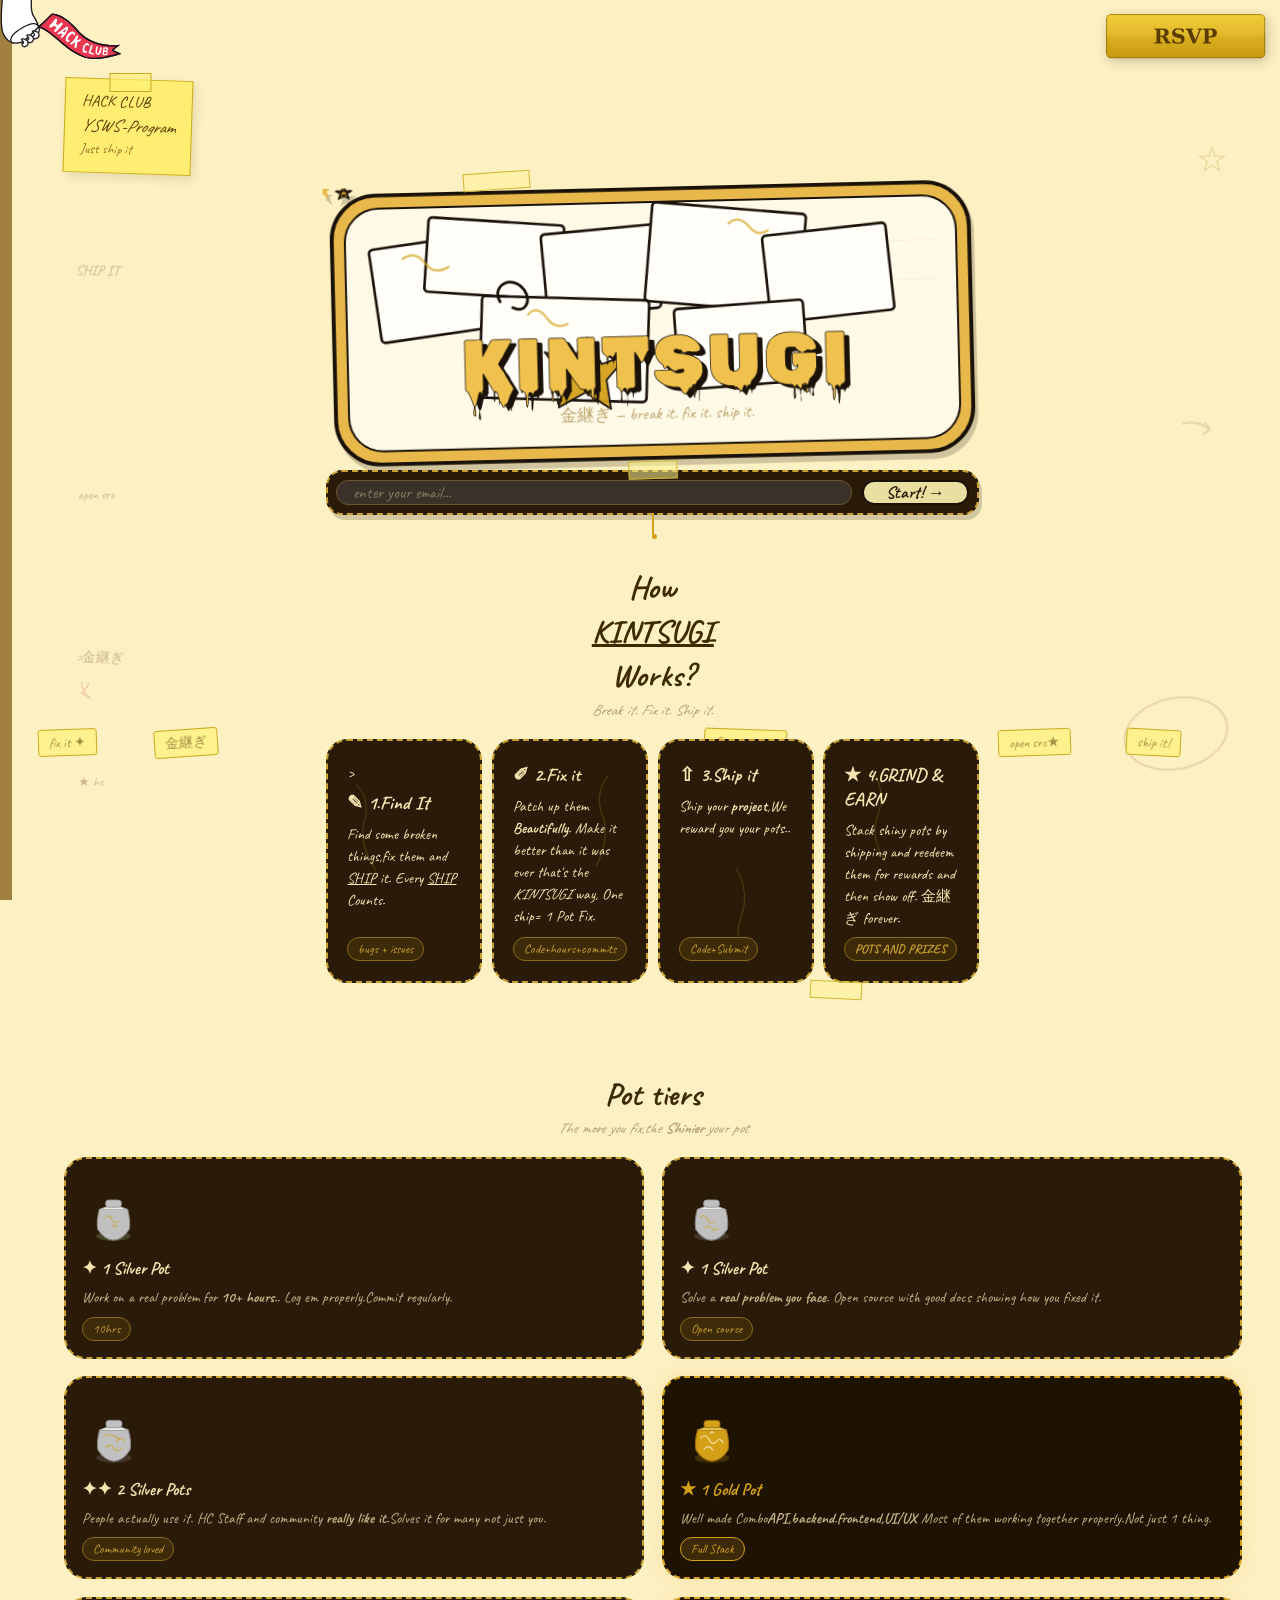
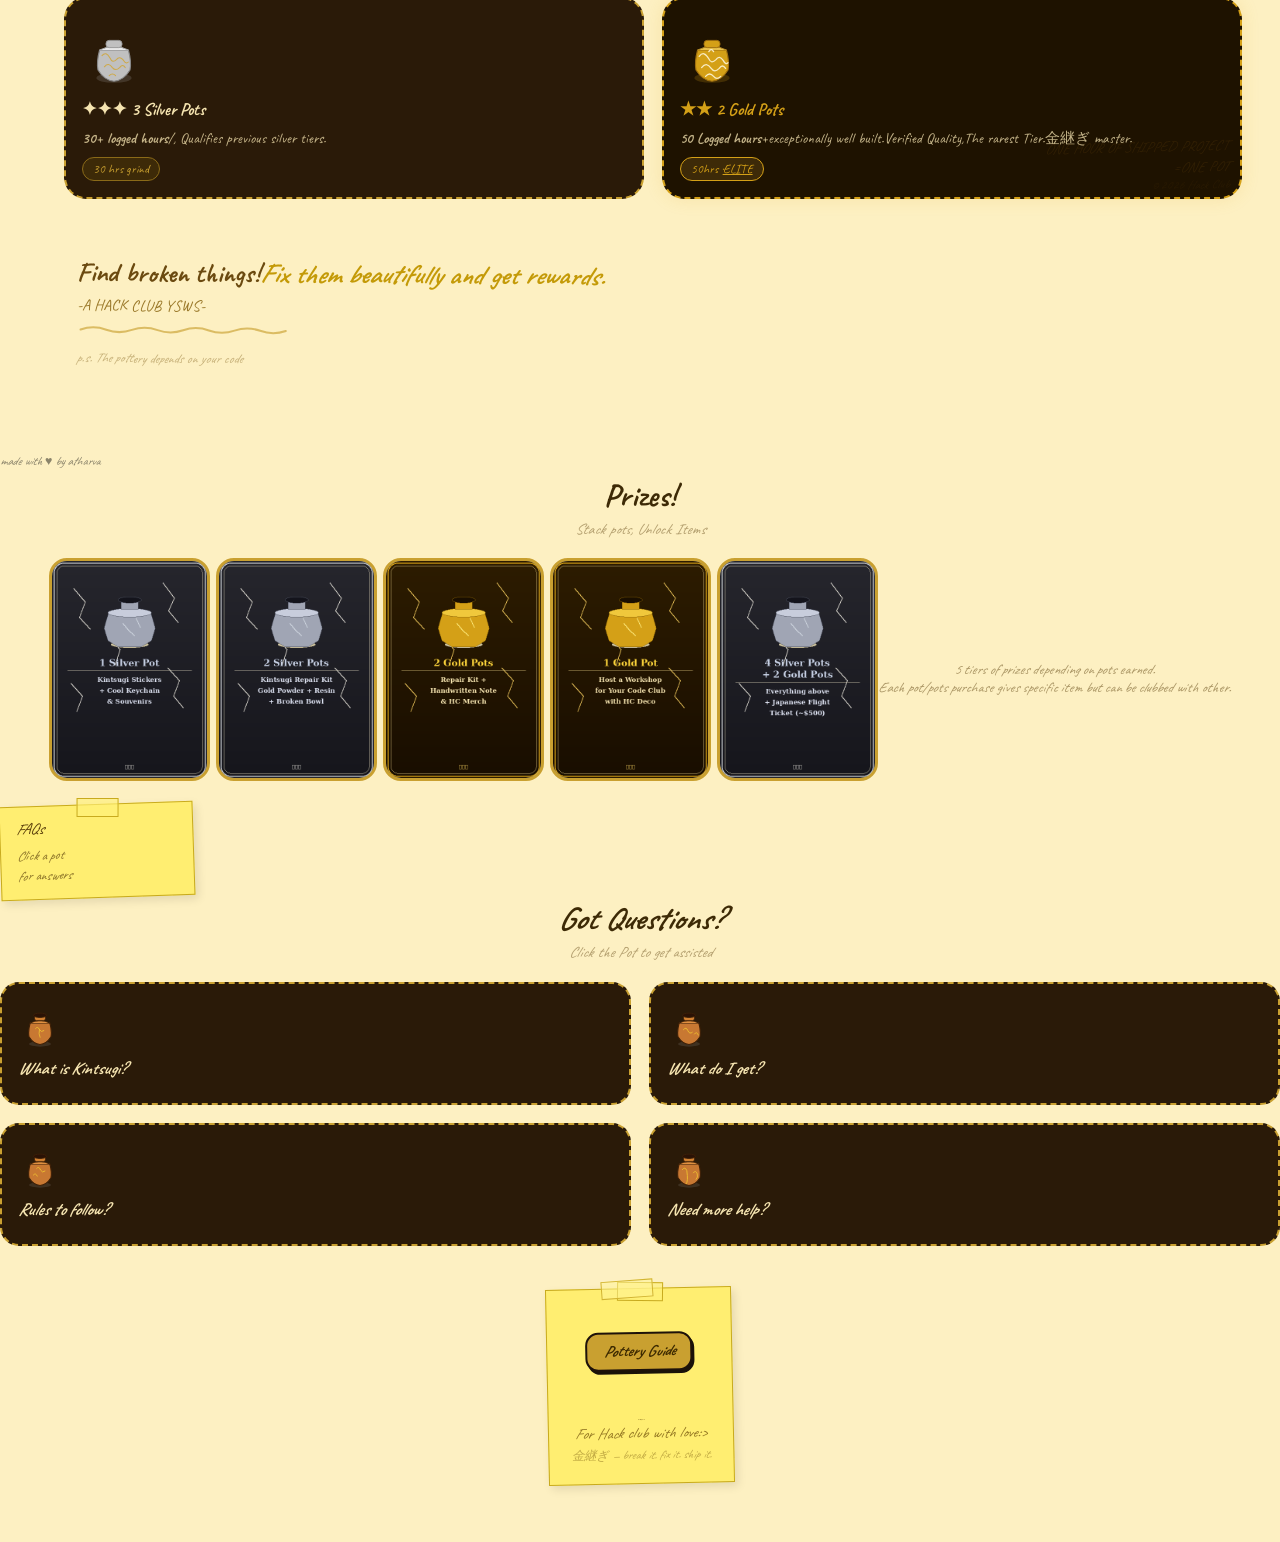
==== index.html @ c31b881e "for login" ====
<html>
<head><meta charset="UTF-8">
    <meta name="viewport" content="width=device-width,initial-scale=1.0">
       <LINK REL="icon"  type="image/png" href="favicon-64x64.png">
       
        <title>Kintsugi-YSWS
        </title>
    
    <LINK HREF="https://fonts.googleapis.com/css2?family=Caveat:wght@400;500;600;700&family=Rubik+Wet+Paint&display=swap"rel="Stylesheet">
        <LINK rel="Stylesheet" href="style.css"></head>
    <body> <div class="nb"></div>
        <div class="BINDING"></DIV> <DIV CLASS="coffee"></div> 
            <!--scribble-->
        <span class="scrawl" style="top:14% ; left:78px; font-size:1rem; transform:rotate(-2deg);">FIX IT
        </span>
        <span class="scrawl" style="top:29%; left:76px ; font-size:0.9rem;transform:rotate(1deg);" > SHIP IT</span> 
        <span class="scrawl"  style="top:54%;  left:78px; font-size:0.82rem;transform:rotate(-1.5deg);">open src</span> 
        <span class="scrawl" style="top:72% ; left:76px;font-size:0.9rem; transform:rotate(1.5deg);">>金継ぎ</span> 
        <span class="scrawl" style="top: 86%;   left:78px;font-size:0.8rem;transform:rotate(-1deg) ;">★ hc </span> 
        <!--doodle-->
        <svg class="doodle" style="top:16%; right: 4%;width:34px;  height:34px;" viewBox="0 0 40  40">
            <path d="M20  4l3.5 10.5H34l-8.5 6.2 3.2 10.3L20 25.5l-8.7 5.5 3.2-10.3L6 14.5h10.5z"  fill="none" stroke="#a07010" stroke-width="1.8"/></svg>
            <svg  class="doodle" style="top:46%; right:5%; width:37px; height:25px; transform:rotate(12deg);" viewBox="0 0 40 25">
                <path d="M4 13 Q18 5 34 13 M28 7 L34 13 L28 19" FILL="NONE" stroke="#7A5010" STROKE-WIDTH="2"
                STROKE-LINECAP="ROUND" STROKE-LINEJOIN="ROUND"
                />  </SVG>
                    <SVG CLASS="DOODLE" STYLE="BOTTOM:22% ;LEFT:81PX; WIDTH:20PX; HEIGHT:20PX; "viewBox="0  0 24 24">
                          <path d="M12 20C12 20 3 13.5 3 8A4.5  4.5 0 0 1 9-1 4.5 4.5 0 01 9 1c0  5.5-9  12-9 12z"fill="none" stroke="#b03030" stroke-width="1.8"/></svg>
                          <a href="https://hackclub.com/" target="_blank" rel="noopener noreferrer"class="flag" aria-label="Hack club"> <img src="flag-orpheus-top.svg" alt="Hack Club Orpheus flag"></a>
<a href="https://rsvp.hackclub.community/kintsugi" 
target="_blank" rel  ="noopener noreferrer" class="rsvp-btn"> <img src="rsvp.png" alt="R"></A>
                          <div class="page"> 
                           
                            <A HREF="#faq" class="sticky" style="text-decoration:none;display:block;"> 
                            HACK CLUB<BR>
                                <EM STYLE="FONT-SIZE:1.1REM;">YSWS-Program</em><br>
                                    <span style="font-size:0.85rem; opacity:0.7; ">Just ship it</span></a>
                <div class="sticker-zone">
        <div class="tape"style="width:67px; top:-9px; left:21%; transform:rotate(-4deg);"></div> <div class="tape" style="width:52px; bottom:-7px; right:18%; transform:rotate(3deg);"></div>
    <div class="sticker-wrap"><svg xmlns="http://www.w3.org/2000/svg" viewBox="0 0 500 218">
<rect x="6" y="6" width="488" height="206" rx="34" fill="#e8b84b" stroke="#1a1209" stroke-width="3"/><rect x="16" y="16" width="468" height="186"rx="26" fill="#fff9e8" stroke="#1a1209" stroke-width="1.5"/> 
<line x1="30" y1="50" x2="470" y2="50" stroke="rgba(200,170,80,0.1)" stroke-width="1"/>
<line x1="30"y1="80" x2="470" y2="80" stroke="#c8aa501a" stroke-width="1"/>
<g fill="#fffef8"stroke="#1a1209" stroke-width="2" stroke-linejoin="round">
    <rect x="38" y="42" width="92" height="72" rx="3" transform="rotate(-7 84 78)"/>
<rect x="78" y="28" width="104" height="57" rx="3"
transform="rotate(5 130 57)"/>
<rect x="168" y="36" width="87" height="64"  rx="3" transform="rotate(-4 212 68)"/><rect x="248" y="22" width="118" height="76"  rx="3"transform="rotate(6 307 60)"/>

<rect x="338" y="40" width="95" height="67"rx="3" transform="rotate(-5 386 74)"/>
<rect x="118" y="88" width="128" height="78"      rx="3" transform="rotate(3 182 127)" />
<rect x="268" 
y="96"
width="99" height="62"rx="3"transform="rotate(-3 318 127)"/>
</g><!--gold cracks for referencing kinstsugi-->
<g fill="none" stroke="#d4a017" stroke-width="1.8" stroke-linecap="round" opacity="0.64">
    <path d="M60 55 Q70 48 78 60 Q85 68 95 62"/>
<PATH D="M310 34 Q318 27 326 37 Q332 45 340 40"/>
<PATH D="M155 100 Q162 92 170 104 Q176 112 185 108 "/></G>
<G STROKE-LINECAP="ROUND" STROKE-LINEJOIN="ROUND"><G TRANSForM="
    TRANSLATE(52,58) ROTATE(-7)">
    <PATH D="M12 8l4-10 4 10-10-6h12z"  fill="#c9a227" stroke="#1a1209" stroke-width="1.2"/><!--TODO add a pot which goes away when you click--></G>
    <G TRANSFORM="translate(118,40) rotate(5) "fill="none">
        <path d="M20 48c-8-12 8-22 18-10c6 8 2 18-8 14" stroke="#1a1209" stroke-width="2.2"/>
    </g>
    <g transform="translate(148,108) rotate(3)">
      <path  d="M40 28L52 8L64 28L84 20L68 40L72 62L52 50L32  62L36 40L20 20Z" FILL="#D4A017" STROKE="#1A1209"STROKE-WIDTH="1.5" OPACITY="0.93 "/>
    </G><G TRANSFORM="TRANSLATE(430,32) ROTATE(9)"><path d="M0-8L2-2L8-2L3 2L5 8L0 4L-5 8L-3 2L-8-2L-2-2Z" FILL="#E8B84B"STROKE-WIDTH="1" /></G>
<G FOnt-family=" 'Rubik Wet Paint',fantasy" font-size="56" text-anchor="middle" letter-spacing="2">

<text x="252" y="158" fill="#1a1209" transform="translate(4,3)">KINTSUGI</TEXT>
<text x="252" y="158"fill="#f0c14d"  STROKE="#1A1209" STROKE-WIDTH="0.55">KINTSUGI</TEXT></G>
        </G>   <text x="252" y="182" FONT-FAMILY="Caveat,cursive" font-size="13" fill="#9a7828
    " text-anchor="middle" opacity="0.65">
    金継ぎ — break it. fix it. ship it.</text>
    </svg></div>
<div class="login-area">
    <div class="tape"style ="width:49px; 
    top: -9px; left: 50% ;
    transform :translateX(-50%) rotate(-2deg);"></div>
    <div class="login-bar"><input type="email" class="login-input" 
        id="loginEmail" placeholder ="enter your email..."><button class="login-btn" id="loginBtn">
            Start! <Span class="arrow"></Span>→</button>
    </div><div class="pin-thread"></div>
</div>
   <div class="how-section">
   <div class="how-heading"> How <U>KINTSUGI</U>Works?
    <SPAN CLASS="how-sub">Break it. Fix it. Ship it.</span></div>
        <div class="how-grid">
            <div class="how-card">
        <SVG class="crack-svg" viewBox="0 0 160 240" xmlns="http://www.w3.org/2000/svg"><path d="M30 40 Q45 55 38 80 Q32 100 50 130"FILL="none" stroke="#c9a030"
            stroke-width="1.3" opacity="0.22"stroke-linecap="round"/></svg>><div class="how-card-title">&#9998; 1.Find It</div> 
             <div class="how-card-body">Find some broken things,fix them and <u>SHIP</u> it. Every <U>SHIP</U> Counts.
             </div> <span class="how-badge">bugs + issues </span></div> <div class="how-card">
<svg class="crack-svg" viewBox="0 0 160 240" xmlns="http://www.w3.org/2000/svg">
     <path d="M120 30 Q105 50 115 75 Q122 95 108  125" FILL="NONE " STROKE="#C9A030" STROKE-WIDTH="1.4" OPACITY="0.22" stroke-linecap="round"/></svg><DIV CLASS="how-card-title">&#10000; 2.Fix it</div><div class="how-card-body">Patch up them<b> Beautifully</b>. Make it better than it was ever that's the <I>KINTSUGI</I> way, One ship= 1 Pot Fix.</div>
<span class="how-badge"> Code+hours+commits</span>
     </div><div class="how-card"> <svg class="crack-svg"viewBox="0 0 160 24"  xmlns="http://www.w3.org/2000/svg"> 
        <path d="M80 20 Q95 45 85 72 Q77 92 92 118"
        FILL="NONE" STROKE="#C9A030"
        STROKE-WIDTH="1.4" Opacity="0.22" stroke-linecap="round"/></svg><div class="how-card-title">
            &#8679; 3.Ship it </div> <div class="how-card-body">Ship your <strong>project</strong>,We reward you your pots..</div>
            <span class="how-badge">Code+Submit</span></div><!--todo some guides by hc-->  <div class="how-card">
<svg class="crack-svg" viewBox="0 0 160 240"
xmlns="http://www.w3.org/2000/svg"><path D="M50 25 Q65 48 55 74 Q47 94 63 120"fill="none" stroke="#c9a030" stroke-width="1.4" opacity="0.22" stroke-linecap="round"/></svg>
<DIV CLASS="how-card-title">&#9733; 4.GRIND & EARN</DIV><div class="how-card-body">
    Stack shiny pots by shipping and reedeem them for rewards and then show off. 金継ぎ forever.</div> <span class="how-badge">
      <B> POTS AND PRIZES</B></SPAN></DIV></div></DIV>  
</div>
<div class="tiers-section">
    <div class="tiers-heading">Pot tiers
<span  class="tiers-sub">The more you fix,the <b>Shinier</b>   your pot </span>
    </div><div class="tiers-grid"><div class="tier-card">
        <svg viewBox="0 0 80 90"  width="63" xmlns="http://www.w3.org/2000/svg">
<ellipse cx="40" cy="74" rx="22" ry="6" fill="rgba(180,280,180,.18)"/><!--w3 schools axis placingg -->
<path d="M22 40 Q18 55 20 65 Q28 78 40 79 Q52 78 60  65 Q62 55 58 40Z" FILL="#C0C0C0" STROKE="#887" stroke-width="1.4"/> <path d="M22 40 Q30 36 40 35 Q50 36 58 40"
FILL="#E8E8E8" STROKE="#AAA" STROKE-WIDTH="1.2"/>
<rect x="30" y="28" width="20"height="9" rx="4" fill="#c0c0c0" stroke="#999" stroke-width=" 1.2"/><g fill="none"
stroke="#d4a017" stroke-width="1.3" stroke-linecap="round" opacity="0.7">
<path d="M30 50 Q35 45 38 53 Q41 59 46 55"/><PATH D="M38 62 Q42 57 45 63"/></G></svg>
<div class="tier-label">✦ 1 Silver Pot</div>
<div class="tier-body">Work on a real problem for <b>10+ hours.</b>. Log em properly.Commit regularly.</div><span class="tier-badge">
10hrs</span>
</div><div class="tier-card">
<svg viewBox="0 0 80 90" width="63"xmlns="http://www.w3.org/2000/svg"><ellipse  cx="40" cy="74" rx="22" ry="6" fill="rgba(180,180,180,.18)"/>
    <path d="M22 40 Q18 55 20 65 Q28 78 40 79 Q52 78 60 65 Q62 55 58 40Z"
    FILL="#C0C0C0"STROKE="#888" 
    stroke-width="1.4"/><PATH D="M22 40 Q30 36 40 35 Q50 36 58  40" FILL="#E8E8E8"stroke="#aaa" stroke-width="1.2"/><RECT x="30" y="28" width="20" height="9" rx="4"fill="#c0c0c0" stroke="#999" stroke-width="1.2"/>
    <g fill="none" stroke="#d4a017" stroke-width="1.3" stroke-linecap="round" opacity="0.7">
        <path d="M26 50 Q31 44 35 53 Q38 60 44 55"/>
        <PATH D="M32 64 Q36 58 40 64 Q44 69 48 64"/></G>

    </SVG><div class="tier-label">✦ 1 Silver Pot</div>
        <div class="tier-body">Solve a <b>real problem you face</b>. Open source with good docs showing how you fixed it.</div>

            <span class="tier-badge">Open source</span></div>



<div class="tier-card">

    <svg viewBox="0 0 80 90" width="64" xmlns="http://www.w3.org/2000/svg">
        <ellipse cx="40" cy="75" rx="22" ry="6" fill="rgba(180,180,180,.18)"/>
    <pATH D="M22 40 Q18 55 20  65 Q28 78 40 79 Q52 78 60 65 Q62 55  58  40Z"
    FILL="#C0C0C0" STROKE="#888" STROKE-WIDTH="1.4"/>
    <path d="M22 40 Q30 36 40 35 Q50 36 58 40 " FILL="#E8E8E8" STROKE="#AAA"STROKE-WIDTH="1.2"/>
    <rect x="30" y="28" width="20" height="9" rx="4" fill="#c0c0c0" stroke="#999" stroke-width="1.2"/><g fill="none" stroke="#d4a017" stroke-width="1.3" stroke-linecap="round" opacity="0.7">  <PATH D="M28 48 Q33 43 47 51 Q40 57 45 52 Q49 48 53 54" />
        <PATH D="M30 62 Q35 56 40 63 Q44 68 50 63"/></G></SVG>
<DIV CLASS="tier-label">✦✦ 2 Silver Pots </div>
    <div class="tier-body">People actually use it. HC Staff and community <b>really like it.</B>Solves it for many not just you.</div>
        <span class="tier-badge">Community loved</span>
    </div><div class="tier-card gold-card"><svg viewBox="0 0 80 90" width="64"xmlns="http://www.w3.org/2000/svg">

<ellipse cx="40"cy="75" rx="22"  ry="6"fill ="rgba(212,160,23,.2)"/>
<path d="M22 40 Q18 55 20 65 Q28 78 40 79 Q52 78 60 65 Q62 55 58 40Z" fill="#d4a017"
stroke="#a07010" stroke-width="1.4"/>

<path d="M22 40 Q30 36 40 35 Q50 36 58 40" fill="#e8c14d" stroke="#b48c28" stroke-width="1.2"/><rect x="30" y="28" width="20" height="9" rx="4"fill="#d4a017"stroke="#a07010"stroke-width="1.2"/>
<g fill="none"  stroke="#fff9e0" stroke-width="1.4"stroke-linecap="round" opacity="0.75">
    <path D="M26 50 Q32 43 37 53 Q40 60 46 54 Q50 49 54 56"/><PATH D="M30 64 Q36 57 41 65 "/>
    <PATH D="M38 44 Q40 40 42 44"/></G></SVG>
    <DIV class="tier-label" style="color:#d4a017;">★ 1 Gold Pot</div><div class="tier-body">Well made Combo<b>API,backend.frontend,UI/UX</b> Most of them working together properly.Not just 1 thing.</div>
        <span class="tier-badge" style="border-color:#d4a017; color:#d4a017;">Full Stack</span></div>
        <div class="tier-card">
            <svg viewBox="0 0 80 90" width="64"
            xmlns="http://www.w3.org/2000/svg"> <ellipse cx="40" cy="75" rx="22"ry="6" fill="rgba(180,180,180,.18)"/>
            <path d="M22 40 Q18 55 20 65 Q28 78 40 79 Q52 78 60 65 Q62 55 58 40Z" fill="#c0c0c0" stroke="#888" stroke-width="1.4"/><path d="M22 40 Q30 36 40 35 Q50 36 58 40"     fill="#e8e8e8"stroke="#aaa"stroke-width="1.2"/><rect x="30"  y="28" width="20" height="9" rx="4" fill="#c0c0c0"stroke="#999" stroke-width="1.2"/>
            <g fill="none"stroke="#d4a017" stroke-width="1.3"stroke-linecap="round" opacity="0.7"> 
                <path D="M25 47 Q30 41 35 50 Q38 57 43 52 Q47 47 52 53 Q55 58 58 55"/>
                <PATH D="M28 61 Q33 55 38 62 Q42 67 47 62 Q51 57 54 62"/>
            <PATH D="M34 72 Q38 68 42 72"/></G></SVG>
            <DIV CLASS="tier-label">✦✦✦ 3 Silver Pots</div>
                <div class="tier-body"><b>30+ logged hours</b>/, Qualifies previous silver tiers.</div>
                <span class="tier-badge">30 hrs grind</span></div>
    <div class="tier-card gold-card"><svg viewBox="0 0 80 90" width="64"xmlns="http://www.w3.org/2000/svg"> 
        <ellipse cx="40"cy="75" rx="22" ry="6" fill="rgba(212,160,23,.2)"/>
<PATH D="M22 40 Q18 55 20 65 Q28 78 40 79 Q52 78 60 65 Q62 55 58 40Z " FILL="#D4A017" STROKE="#a07010" stroke-width="1.4"/><path d="M22 40 Q30 36 40 35 Q50 36 58 40" fill="#e8c14d" stroke="#b48c28" stroke-width="1.2"/>
<rect x="30" y="28" width="20" height="9" rx="4" fill="#d4a017" stroke="#a07010" stroke-width="1.2"/>
<g fill="none" stroke="#fff9e0" stroke-width="1.6" stroke-linecap="round" OPACITY="0.85"><PATH D="M24 48 Q30 40 36 51 Q39 58 45 52 Q49 46 54 53 Q57 59 60 56"/>
    <path d="M27 62 Q33 54 39 63 Q43 69 49 63 Q53 57 57 63"/><PATH D="M32 73 Q37 67 42 73 Q46 78 51 73"/> <PATH D="M36 42 Q39 37 42 42"/></G>
</SVG>
<div class="tier-label" style="color:#d4a017;">★★ 2 Gold Pots</div>
<div class="tier-body"><b>50 Logged hours</b>+exceptionally well built.Verified Quality,The rarest Tier.金継ぎ master.</div>
<span class="tier-badge" style="border-color:#d4a017;color:#d4a017;">50hrs ·<U>ELITE</U></SPAN></DIV></DIV>
</div>

<div class="caption-block">  
<p class="caption-main">Find broken things!<em>Fix them beautifully and get rewards.</em></p>
<p class="caption-sub">-A HACK CLUB YSWS-</P>
    <SVG CLASS="squiggle" viewBox="0 0 240 14" width="220" xmlns="http://www.w3.org/2000/svg"><path 
        d="M4 7 Q18 2 32 7 Q46 12 60 7 Q74 2 88 7 Q102 12 116  7 Q130 2 144 7 Q158 12 172 7 Q186 2 200 7 Q214 12 228 7" fill="none" stroke="#c9a030" stroke-width="2.2 " stroke-linecap="round" opacity="0.65"
        /> </SVG>
        <span class="ps-note">p.s. The pottery depends on your code</span>
    </div> <div class="corner-note">
        ONE HOUR OF SHIPPED PROJECT<BR>=ONE POT <BR>
            <SPAN STYLE="font-size:0.78rem; opacity:0.55;">© 2026 Hack Club</span></div></div>
                <span style="font-size:0.78rem; opacity:0.45; font-style:italic;">made with ♥ by atharva</span>
           <div class="float-note" style="left:3%;animation-duration:6s;  animation-delay:0s;">fix it ✦</div>
           <div class="float-note"style="left:88%;  animation-duration:8s;animation-delay:1s; transform:rotate(3deg)">ship it!</div>
           <div class="float-note"style="left:12%;animation-duration:7s; animation-delay:2s;transform:rotate(-4deg) "> 金継ぎ</div>
           <div class="float-note"  style="left:78%;animation-duration:9s;animation-delay:.6s;">open src★</div>
            <div class="float-note" style=" left:55%;  animation-duration:6.7s; animation-delay:3s; transform :rotate(2deg)">Get cool stuff</div>  
            
         <div class="tiers-section" id="prizes"><div class ="tiers-heading"> Prizes! 
<span class="tiers-sub">Stack pots, Unlock Items</span> </div> <div class="cards"><img src="1.png" class="prize-card card 1"><img src="2.png" class="prize-card card 2"><img src="3.png" class="prize-card card 3"><img src="4.png" class="prize-card card 4"> 
    <img src="5.png" class="prize-card card 4" ><p class="prize-note">
        5 tiers of prizes depending on pots earned.<br>
        <em>Each pot/pots purchase gives specific item but can be clubbed with other.</p></div>
<!--todo add more info abt this stuff-->



            
           <div class ="faq-section" id="faq">
            <div class="faq-sticky">FAQs <em style="font-size:  .85rem;display:block;opacity:.7; margin-top:.3rem;">Click a pot<br>for answers</em>
            </div>
    
            <Div class="faq-heading">Got Questions?
                <span class="faq-sub">Click the Pot to get assisted</span></div><div  class="faq-grid" >
               <div  class="faq-item" onclick="this.classList.toggle('open')"> <div class="faq-pot"> <svg viewBox="0 0 80 90"width="44" xmlns="http://www.w3.org/2000/svg"><ellipse cx="40"cy="78" rx="20" ry="5"fill="RGBA(180,180,180,.15)"/>
                <PATH D="M22 40 Q18 55 20 65 Q28 78 40 79 Q52 78 60 65 Q62 55 58 40Z "FILL="#C87832" STROKE="#3D2008"  STROKE-WIDTH="2" />
                <PATH D="M22 40 Q30  36 40 35 Q50 36 58 40"FILL="#E09040" STROKE="#3D2008"
STROKE-WidtH="1.8"/>
<rect x="30"
y="26" width="20"
height="10" rx="4"
fill="#d08030" stroke="#3d2008" stroke-width="1.8"/> <ellipse cx="40" cy="26"rx="12" ry="4" fill="#2a1205" stroke="#3d2008" stroke-width="1.6"/>
 <G class="cracks-base" fill="none"stroke="#f0c030" 
 stroke-linecap="round" stroke-width="1.8">
 <path D="M32 50 Q36 45 39 52 Q42 58 47 54"
        OPACITY=".9"/>
        <PATH D="M39 52 Q37 60 40 66"OPACITY=".85"/>
               </G><g class="cracks-new" fill="none"stroke="#f0c030" stroke-linecap="round" stroke-width="1.8"  style="opacity:0 ; transition: opacity .4s">
                <path d="M50 58 Q54 52 57 60 Q59 66 55 70" OPACITY=".9"/>
                <PATH D="M28 62 Q32 57 35 63 Q37 69 33 73" opacity=".85"/>
                <path d="M42 68 Q46 63 49 70 "OPACITY=".8"/></G>
               </SVG>


        </DIV>
        <DIV CLASS="faq-q">What is Kintsugi?</div>
            <div class="faq-a">A Hack Club  YSWS where you fix a real problem you ran into-Broken tool, Bad UI/UX,Nonsense workflow- and ship it open source.</div></div><div class="faq-item" onclick="this.classList.toggle('open')">
                <div class="faq-pot"><svg viewBox="0 0 80 90" width="44" xmlns="http://www.w3.org/2000/svg">
                    <ellipse cx="40"  cy="78"
                rx="20"  ry="5" fill="rgba(180,180,180,.15)"/>
                <Path d="M22 40 Q18 55 20 65 Q28 78 40 79 Q52 78 60 65 Q62 55 58 40Z"FILL="#C87832" STROKE="#3D2008"  stroke-width="2"/> 
                <path d="M22 40 Q30 36 40 35 Q50 36 58 40" fill="#e09040" stroke="#3d2008" stroke-width="1.8"/>
                <rect x="30" y="26" width="20" height="10" rx="4" fill="#d08030" stroke="#3d2008" stroke-width="1.8"/>
                <ellipse cx="40" cy="26" rx="12" ry="4" fill="#2a1205" stroke="#3d2008" stroke-width="1.6"/>
                 <g fill="none" stroke="#f0c030" stroke-linecap="round" stroke-width="1.8">  <path d="M30 52 Q35 46 38 54 Q41 61 46  57" OPACITY=".9"/>
                    <PATH D="M50 60 Q54 54 57 62"OPACITY=".85"/></G>
                <G CLASS="cracks-new" fill="none"stroke="#f0c030" stroke-linecap="round"
                stroke-width="1.8"style="opacity:0; transition:opacity .4s">

<path d="M26 62 Q30 56 34 63 Q36 70 32 74 "opacity=".9"/>
<path D="M44 65 Q48 59 51 67 Q53 73 49 77"OPACITY=".85"/></G></SVG></DIV><div class="faq-q">What do I get?</div>
<div class="faq-a">Once your Project gets reviewed and approved, You can trade your pots for a real kintsugi repair kit - Gold powder,resin,and a broken ceramic bowl or other cute kintsugi stuffs. 金継ぎ for real.</div></div><div class="faq-item" onclick="this.classList.toggle('open')">
    <div class="faq-pot">
<svg viewBox="0 0 80 90" width="44" xmlns="http://www.w3.org/2000/svg">
    <ellipse cx="40" cy="78" rx="20" ry="5" fill="rgba(180,180,180,.15)"/>
 <path d="M22 40 Q18 55 20 65 Q28 78 40 79 Q52 78 60 65 Q62 55 58 40Z" fill="#c87832" stroke="#3d2008" stroke-width="2"/>
    <path d="M22 40 Q30 36 40 35 Q50 36 58 40" fill="#e09040" stroke="#3d2008" stroke-width="1.8"/>
    <rect x="30" y="26" width="20" height="10" rx="4" fill="#d08030" stroke="#3d2008" stroke-width="1.8"/>
     <ellipse cx="40" cy="26" rx="12" ry="4" fill="#2a1205" stroke="#3d2008" stroke-width="1.6"/> <g fill="none" stroke="#f0c030" stroke-linecap="round" stroke-width="1.8">

        <path d="M34 48 Q38 43 41 51 Q44 57 49 53" OPACITY=".9"/>
        <PATH d="M28 60 Q32 55 35 62" OPACITY=".85"/></G>
        <G CLASS="cracks-new" fill="none" stroke="#f0c030"
        stroke-linecap="round" 
         stroke-width="1.8"style="opacity:0;transition:opacity .4s"><path d="M48 57 Q52 51 55 59 Q57 66 53 70" OPACITY=".9"/>
         <PATH D="M32 68 Q36 62 39 69 Q41 75 37 79" OPACITY=".85"/>
         <PATH D="M44 70 Q48 65 51 71"OPACITY=".8"/></G></SVG>

     </DIV><DIV class="faq-q">Rules to follow?</div>
        <div class="faq-a">No double dipping unless your program allows. AI is okay but up to 30%- Track time with Hackatime or lapse. Don't vibecode it.Real work Only.</div>
     </div> <div class="faq-item" onclick="this.classList.toggle('open')">
        <div class="faq-pot">
        <svg viewBox="0 0 80 90" width="44" xmlns="http://www.w3.org/2000/svg">
          <ellipse cx="40" cy="78" rx="20" ry="5" fill="rgba(180,180,180,.15)"/>
     <path d="M22 40 Q18 55 20 65 Q28 78 40 79 Q52 78 60 65 Q62 55 58 40Z" fill="#c87832" stroke="#3d2008" stroke-width="2"/>
    <path d="M22 40 Q30 36 40 35 Q50 36 58 40" fill="#e09040" stroke="#3d2008" stroke-width="1.8"/>  <rect x="30" y="26" width="20" height="10" rx="4" fill="#d08030" stroke="#3d2008" stroke-width="1.8"/><ellipse cx="40" cy="26" rx="12" ry="4" fill="#2a1205" stroke="#3d2008" stroke-width="1.6"/><g fill="none" stroke="#f0c030" stroke-linecap="round" stroke-width="1.8">
     
  <PATH D="M28 50 Q33 44 36 52 Q39 72 35 76"  OPACITY=".9"/>
  <PATH D="M48 56 Q52 50 55 58 Q57 64 53 68"
  opacity=".85"/></g>

  <G CLASS="cracks-new" fill="none"stroke="#f0c030" stroke-linecap="round"
  stroke-width="1.8"style="opacity:0; transition:opacity .4s">
  <PATH D="M30 64 Q34 58 37 65 Q39 72 35 76 " OPacity=".85"/> </g></svg></div>
  <div CLASS="faq-q">Need more help?</div>

    <div CLASS="faq-a">Ask at <a href="https://hackclub.enterprise.slack.com/archives/C0B387LS21G" target="_blank" class="slack-link">#kintsugi-help </a> on Slack.Read the full FAQs at <a href="https://hackclub.enterprise.slack.com/archives/C0B2Y5YEZAR" target="_blank"class="slack-link"> #kintsugi</a>  Your question will surely be answered.</div></div></div></div>
    
<DIV CLASS="maker-note"> <div class="tape" style="width:52px; top:-9px; left:30%;
transform:rotate(-3deg);"></div>

<div  style="text-align: center; margin: 1rem auto  3rem;" >
<A HREF="guide.html" target="_blank"
class="guide-btn" >Pottery Guide</a>
</div>
<span class="maker-title">Made By Atharva</span></Br>  <span class="maker-sub"> For Hack club with love:></span><br>
<span class="maker-sub" style="opacity:0.45; font-size:0.78rem;"> 金継ぎ — break it. fix it. ship it.</span></div>
<script src="script.js"></script><!--Todo add a another js file ani.js for better animation cracks -->








            </body></html>
---- style.css ----
*{box-sizing: border-box; margin: 0; PADDING:0;} html{scroll-behavior:smooth;} body  { font-family:'caveat',  cursive;
    background:#fdf0c2; min-height:102vh; overflow-x:hidden;}
    .nb{
        position:fixed;
        top:0; left:0; right: 0;
        bottom:0 ;  z-index:-2; pointer-events:none;
    background-image: repeating-linear-gradient(transparent 0px,
    transparent 32px, rgba(200,160,60,.35) 30px, rgba(200,160,60,.35) 31px) ; background-size:100% 32px; background-position:0 0;}
    /*TODO:ADD SOME POP UP CHARACTERS */
    .nb::after{display:none;  }
    /*LEFT STR.*/
    .BINDING{
        position:fixed;
        inset:0 auto 0 0;
        width:72px;
        z-index:20;
        pointer-events: none;
    background:#a28140; width:12px;}
.flag{position:fixed;
    top:0;
    left:0;
    z-index:201;
    line-height:0;
} .flag img{ display:block ; 
    height:68px;
    width:auto;}
    .scrawl{position:fixed;
        z-index:5;
        pointer-events:none;
    
        font-family: 'caveat' , cursive; color:
     rgba(88,56,10,.3);


    }
     /*coffee ring
     */
    .coffee{
         position:fixed;
     bottom:14.5%;
     right:4.6%; width:90px; height:73px;
     border-radius: 50%; 
     border:2px solid rgba(148,100,31,.18); transform:rotate(-12deg) scaleX(1.18);
     z-index:3;
     pointer-events:none;} .doodle {position:fixed; z-index:4; pointer-events: none;  opacity:.17;}
       .page {position:relative; z-index:10;
         width:100% ;
        min-height:99vh; padding:6vh 3vw 8vh 4rem; display:grid; grid-template-columns:1fr 1fr; grid-template-rows:auto auto auto  auto auto;  gap:2.2rem 4vw; align-items:start; 
    }
/* sticky note*/ /*todo:add some more note*/ .sticky { grid-column:1; grid-row:1;  
    justify-self:start; align-self: end; 
     position:relative; max-width:  194px;   
     padding: .7rem 1rem .84rem;
     background:rgba(255,238,100,.86);   
                                           border:1px solid #c8aa1e;
color:#5a3e0a; font-size: 1rem; line-height:1.45; transform:rotate(1.9deg); box-shadow:
3px 4px 10px rgba(0,0,0,.1); margin-top:2.8vh;}
 .sticky::before{content:''; position:absolute ;
    top:-7px; left:51%; transform:translateX(-50%) rotate(-2deg); width:40px;

height:17px; background:  rgba(255,240,120,.65); border:1px solid #c8aa1e;} 
.sticker-zone{
    grid-column:1/-1; grid-row:2;
justify-self:center; position:relative; 
width:100%;
max-width: 653px;
/*this over clamp*/
 margin: -1.8rem 0 .3rem;}
 .tape { 
    position:absolute;
    z-index:2;
    pointer-events: none; height:18px; background:rgba(255,244,150,.54);

    border:1px solid #d2b432;}
    .sticker-wrap{display:block; width:100%;
        transform:rotate(-1.4deg); transform-origin: center  center;
        filter:drop-shadow(3px  6px 0 rgba(26,18,9,.2)); transition:
                transform .25s ease, filter .2s;
                 } .sticker-wrap:hover{ transform: rotate(-0.3deg) scale(1.017)
                translateY(-3PX) ;FILTER:DROP-SHADOW(5PX 8PX 1PX RGBA(27,28,0,.25));} .sticker-wrap svg{
                    width:100%; height:auto; display:block;
                } 
                 .caption-block{ grid-column:1;
grid-row:5;
padding: 0.8rem;
transform:rotate(.4deg);}
.caption-main{font-size:clamp(1.2rem,2.5vw,1.7rem); font-weight:695;
    color:#6b4a10;  
    line-height:1.3;} .caption-main em{
        color:#c49a08; }
    .caption-sub{ margin-top:.3rem; font-size:1rem;
        color:#9a7829;  }
        .squiggle {display:block; 
            margin-top:0.5rem  ;
            content:"";
            clear : both; 
        }
.ps-note{ 
          display:block;
          margin-top:.8rem; 
           font-size:.85rem;
           font-style:italic;
        color:rgba(120,86,15,.4) ;}
        /*scribble*/
    .corner-note  {
                   grid-column:2;
                grid-row:4;
                justify-self:end;
               align-self:end; 
               padding:.8rem ;
                text-align:right; line-height:1.4; font-style:ITALIC; FONT-SIZE:  .93REM; COLOR:RGBA(90,60,10,.3);
                TRANSFORM:ROTATE(-1.3DEG); 
                
                
    } 

    @media  (max-width:600px ){ .page{grid-template-columns:1fr; padding:5vh 1.15rem 7vh 
        5rem;
        
    } .sticker-zone{width:calc(100vw - 6rem); grid-column:1 ;} .corner-note {grid-column:1; justify-self:start; text-align:left;} .faq-section{grid-column:1;  grid-row :auto ;justify-self:stretch; max-width: 100%;}
     .faq-grid{grid-template-columns:1fr;}}
.login-area{
    grid-column:1/-1;  grid-row: 2;
    position:relative ;
    justify-self :center; width:100%;
max-width:653px ; margin: .3rem 0  1.6rem ; 
display: flex; 
flex-direction: column; align-items: center ;
}.login-bar{
display:flex; 
width: 100%; background :#2a1a08;  
  border:2px dashed #c9a030;
border-radius :16PX; PADDING:0.5REM; BOX-SHADOW:3PX  5PX 0 RGBA(26,18,9,.18);
}.login-input  {
flex:1; background:#3a3128 ; 
border:1px solid #6b552a;
border-radius :12px ; padding:0 1rem ;
font-family :'Caveat',cursive ; 
font-size:1.05rem; color:#f5e4b0;  outline:none ;
}
.login-input::placeholder{color :rgba(245,228,176,.4);}
.login-btn{margin-left :.6rem; padding: 0 1.4rem ;
background :#e8dfa0; 
border :2px solid #1a1209; border-radius: 12px ;
color :#2a1a08; font-family:'Caveat',cursive; 
font-weight:698 ;
font-size :1.06rem ;
cursor:pointer; transition: transform .16s ease;}
.login-btn:hover{transform: translateY(-2px);} .login-btn:wrong{background: #a8d18d;}.pin-thread{
    width:1.5px; height:22px;Background:#d4a017 ;
    margin-top :-2px;
}
.pin-thread::after{
content: ''; display: block;
width:5px ; height:5px; border-radius: 51%; 
background: #D4a017; margin:0 auto;
transform: translateY(21px);
}
.how-section{ grid-column:1/-1;
    grid-row:3;
    padding:0.4rem 0 0.6rem;; width:100%;margin-left:0; 
 margin-right: 0;} .how-heading {font-family:'Caveat',cursive; font-size:clamp(1.5rem,3vw,2rem);
        font-weight:698; color:#3d2a00; align-items:center; margin-bottom:.2rem; display:flex; flex-direction :column;
        align-items:center; gap:.2rem;} 
        .how-sub{font-size:.95rem;color:rgba(90,62,10,.45); font-style:italic; font-weight:400; 
        }

        .how-grid{display:grid; grid-template-columns:repeat(4,1fr); gap:0.6rem;
            margin-top:1.2rem;width:100%;align-items:stretch;} .how-card{
                background:#2a1a08; border:2px dashed #c9a030;
border-radius:21px; padding:1.4rem 1.2rem 1.2rem;color:#f5e4b0; position:relative;
overflow:hidden;
display:flex; flex-direction:column; gap:  0.5rem; transition:transform 0.22s ease,box-shadow .22s ease;
;
/*1 53*/
}
 .how-card:hover{transform:translateY(-4PX) ROTATE(.4DEG); BOX-SHADOW: 0 8PX 0 RGBA(26,18,9,.18);} .crack-svg{
    position:absolute; inset:0; width:100%;height:100%;pointer-events:none;}
    .how-card-title{font-family:'Caveat',cursive;
        font-size:1.18rem; font-weight:698;  color:#f5e4b0; 
        position:relative;z-index:  1;}.how-card-body{font-family:'Caveat',cursive;font-size:.95rem;
            color:#f5e4b0;
            line-height:1.45; flex:1; position:relative; z-indeX:1;
        }
        .how-badge{display:inline-block; background:#3d2A08; 
            border:1px solid #8a6a18; color:#c9a030;   font-family:'Caveat',cursive;
            font-size:.8REM; PADDING:3PX 10PX;BORDER-RADIUS: 20PX; ALIGN-SELF : FLEX-START; 
            POSITION:RELATIVE; Z-INDEX:1 ; MARGIN-TOP:AUTO;}@media(
                max-width:900px){.how-grid{grid-template-columns:1fr 1fr ;}} @media(max-width:601px){.how-grid{grid-template-columns:1fr;}}
.tiers-section{grid-column:1/-1;  grid-row:4; padding:.4REM 0 .6REM;
  }
  .tiers-heading{font-family:'Caveat',cursive; 
    font-size:clamp(1.5rem,3vw,2rem); font-weight:698; 
    color:#3d2A06; text-align:center; display:flex;flex-direction:column; align-items:center; gap:.2REM; MARGIN-BOTTOM:.2rem;}

 .tiers-sub{font-size:.95rem; color:rgba(90,62,10,.45); font-style:italic;
    font-weight: 400; }.tiers-grid{display:grid; grid-templATE-COLUMNS:REPEAT(2,1FR); GAP:1.1REM;
        MARGIN-TOP:1.2REM; WIDTH:100%;align-items :stretch ;} 
        .tier-card{background:#2a1a08; 
            border:2px  dashed #c9a030; border-radius:22px; padding:1.2rem 1rem 1rem; color: #f5e4b0; 
            position:relative; display:flex; 
            flex-direction:column; align-items:flex-start; gap:.5rem;
        transition:transform .21s ease;}.tier-card:hover
        {transform:translateY(-4PX) ROTATE(.3DEG);}
    .gold-card{background:#1e1200; border-color:#d4a017; box-shadow:0 0 18px rgba(212,160,23,.15);} .tier-label{font-family:'Caveat',cursive; font-size:1.1rem; font-weight:699;color:#f5e4b0;}
    .tier-body{font-family:'Caveat',cursive; font-size:.93rem; color:rgba(245,228,176,.76);
        line-height:1.45; flex:1;}
        
        .tier-badge{display:inline-block; background:#3d2a08; border:1px solid #8a6a18; color:#c9a030; font-family:'Caveat',cursive; font-size:.8rem;
            padding:3px 10px; border-radius:20px;}
            @media(max-width:600px){.tiers-grid{grid-template-columns:1fr  1fr;}}

    

.float-note{position:fixed; Top:81vh; z-index:6; pointer-events:none; 
    font-family:'Caveat',cursive; font-size:.86rem; color:rgba(90,60,10,.55); 
      background:RGBA(255,242,120,.7); BORDER:1PX SOLID #C8AA1E; 
       PADDING:4Px 10px; border-radius:3px; 
       transform:rotate(-2deg); animation:floatnote linear infinite;} @keyframes floatnote{ 0%{top:109vh; opacity:0;} 10%{opacity:1;} 90%{opacity:.7;}; 
       100%{top:-10vh; opacity:0;
       }}
.faq-section{grid-column:1/-1; grid-row:5; justify-self:stretch;  padding:.4rem 0 .6rem; max-width :100%; width:100%; position:relative; z-index:10;} .faq-heading{
    font-family: 'Caveat' , cursive; font-size: clamp(1.5rem, 3vw,2rem); font-weight:698; color:#3d2a06; text-align:center; display:flex; flex-direction:column; align-items:  center;
    gap:.2rem; margin-bottom :.2rem;
} .faq-sub{
         font-size:.95rem; color:rgba(90,62,10,.45); font-style:italic; 
         font-weight:399;}  .faq-grid{display:GRID;grid-template-columns:repeat(2,1fr); GAP:1.1REM; MARGIN-TOP:1.2REM; WIDTH:100%; min-width:0; box-sizing:border-box;}
         .faq-item{background:#2a1a08; border:2px dashed #c9A030; border-radius:19px; padding:1.1rem 1rem; cursor: pointer; display:flex;
            flex-direction:  column; gap :.4rem; transition:transform .2s ease ; min-width:0; box-sizing:border-box;} .faq-item:hover{transform:translateY(-3px) rotate(.3deg);}
            .faq-pot{width:44px;} .faq-q{ font-family:'Caveat',cursive; font-size  :1.1rem; font-weight:697;color:#f5e4b0; word-break:break-word; overflow-wrap:anywhere;}  .faq-a{font-family:'Caveat',cursive; font-size:.92rem; color:rgba(245,228,176,.72) ; line-height:1.46; max-height: 0;   
                overflow:hidden; transition:max-height .4s ease;}
                .faq-item.open .faq-a{max-height:504px;} @media(max-width:600px){.faq-grid{grid-template-columns:1fr;} .scrawl{display:none;}}  .slack-link{color:#d4a017; text-decoration:none; border-bottom:1px dashed #D4a017;}
                .slack-link:hover{color:#f0c030;} .faq-item.open .cracks-new{opacity: 1;}   /* #used ai for this obile fix*/
            .faq-sticky{position:relative; max-width:194px; 
                padding:.7rem 1rem .84rem; background:rgba(255,238,100,.86); border: 1px solid #c8aa1e;
            color:#5a3e0a; font-size: 1rem; 
            line-height:1.46; transform:rotate(-1.9deg); box-shadow:3px 4px 10px rgba(0,0,0,.1); cursor:pointer; 
            transition:transform .2s ease;
            }
            .faq-sticky:hover{transform:rotate(-0.5deg) scale(1.03); }
                 .faq-sticky::before{content:''; position: absolute ; top:-7px; left:51%; transform:translateX(-50%) rotate(2deg); width:40px; height:17px;  background:rgba(255,240,120,.65);  border:1px solid #c8aa1e;}/*TODO:ADd of my final touch and credits with a pottery bg*/                           
                .maker-note{position:Relative;
                    WIDTH:FIT-CONTENT ;MARGIN :2REM AUTO 3REM; PADDING:1REM 1.4REM 1.1REM;
                     BACKGROUND:RGBA(255,238,100,.86); 
                      BORDER:1PX SOLID #C8AA1E; COLOR  :#5A3E0A; 
                      font-family:'Caveat',cursive; line-height:1.6; transform:rotate(-1.2deg); box-shadow:3px 4px 10px rgba(0,0,0,.1); text-align:center;}
    .maker-note::before{content:''; position:absolute; top:-7px; left:51%; transform:translateX(-50%) rotate(2deg);width: 44px; height:17px; 
        background:rgba(255,240,120,.65); border:1px solid #c8aa1e;}
    .maker-title{ font-size:1.2 ; font-weight:699; color:#5A3E0A; 
    }.maker-sub{font-size:0.96rem; color:#7a5a10; opacity:0.8;}
    /*TODO ADD STYLE EVEN BETTER FRO THE RSVP 
    Rsvp butn*/ .rsvp-btn{ position: fixed;top:13px; right:14px; 
        z-index:201; display:block; line-height:0; } .rsvp-btn img{ height:46px; width:auto; 
display:block; filter:drop-shadow(2px 3px 6px rgba(0,0,0,0.21)); transition :transform 0.2s ease,filter 0.2s ease;
        } .rsvp-btn img:hover { transform:scale(1.06) 
rotate(-1deg); filter:drop-shadow(3px 5px 10px rgba(0,0,0,0.25));} .rsvp-btn.clicked img{ filter: drop-shadow(0 0 12px rgba(212,160,23 ,0.9)) brightness(1.3); transform:scale(0.96); }.cards {display:flex; justify-content:center; align-items:center; width:100%;padding:1rem  0;} .prize-card
{ width:clamp(81px,14vw,161px);border-radius:18px; 
    border:3px solid #c9A030;margin-left: 6px;
    transition:transform 0.2s ease;
     user-select: none; } .prize-card:first-child {margin-left:0;
     } 

       .card1{transform:rotate(-10deg)
        translateY(-15PX); Z-INDEX:1; }
        .card2 {transform:rotate(4deg)
            translateY(-15PX); Z-INDEX:2;}
       .card3{transform:rotate(-4deg)
        translateY(-15PX); Z-INDEX:3; }
       .card4 {transform:rotate(5deg)
        translateY(-15PX); Z-INDEX:2;
       }
        .card5 {transform:rotate(-6deg)
            translateY(-15PX); Z-INDEX:1;} .card1:hover{transform:rotate(-14deg)  translateY(-15PX) SCALE(1.07);Z-INDEX:10;} 
            .card2:hover{transform:rotate(8deg)  translateY(5PX) SCALE(1.07);Z-INDEX:10;} 
            .card3:hover{transform:rotate(-7deg)  translateY(-25PX) SCALE(1.07);Z-INDEX:10;} .card4:hover{transform:rotate(9deg)  translateY(9PX) SCALE(1.07);Z-INDEX:10;} .card5:hover{transform:rotate(-10deg)  translateY(-7PX) SCALE(1.07);Z-INDEX:10;}.prize-note{FONT-FAMILY:'Caveat',cursive ; font-size:0.9REM; COLOR:RGBA(90,62,10,0.5); 
                FONT-STYLE:ITALIC;tExT-ALIGN:CENTER;
                MARGIN-TOP: 1REM
                ;}
             .guide-btn {  display:inline-block;margin-top: 0.7rem;; 
                 ; 
        font-family:'Caveat', cursive; 
        font-size:1rem; font-weight:702; color:#3d2a00; background:#c9a030; border:2px solid #1e1209; 
         border-radius: 13px;padding:.3rem 1rem;text-decoration: none ;
          transition: transform 0.2s ease; box-shadow:2px 3px 0 #1a1209;}
    .guide-btn:hover{ transform:translateY(-2px) ;box-shadow: 4PX 5PX 0 #1A1209;;}
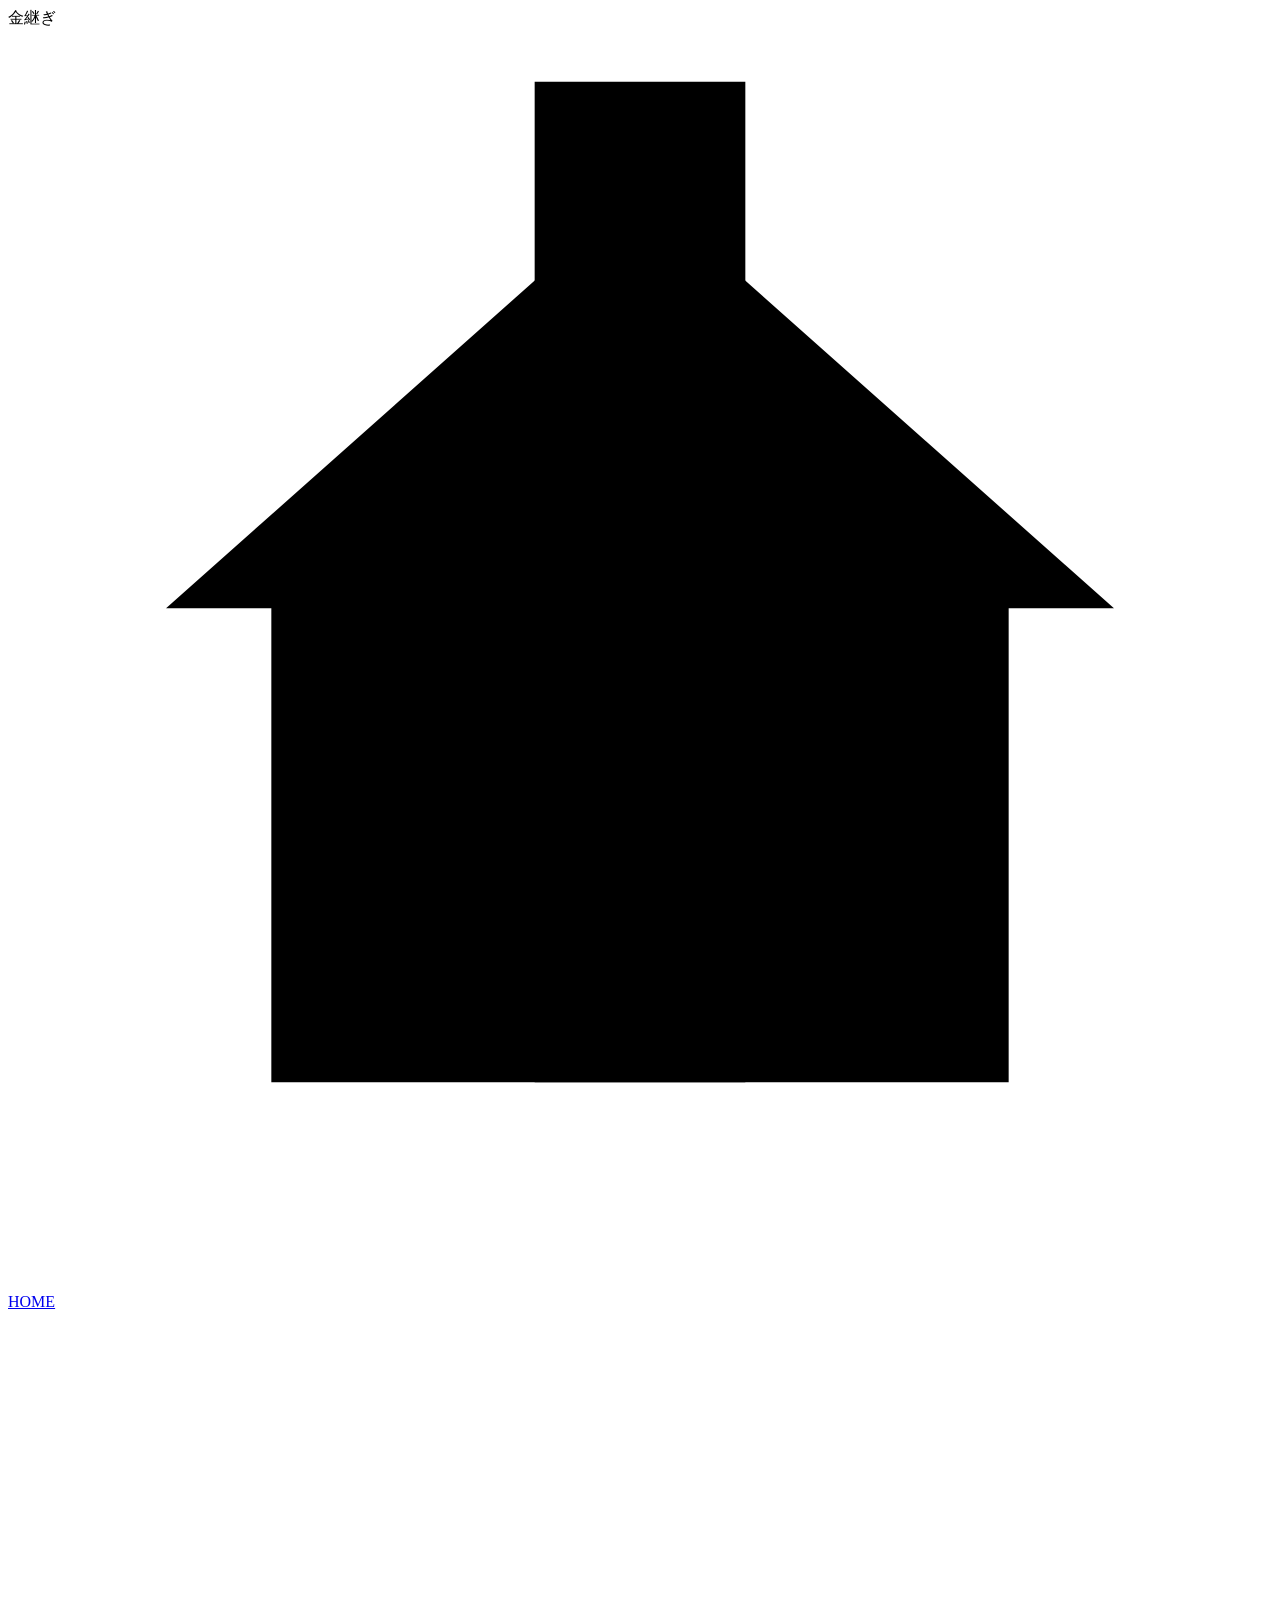
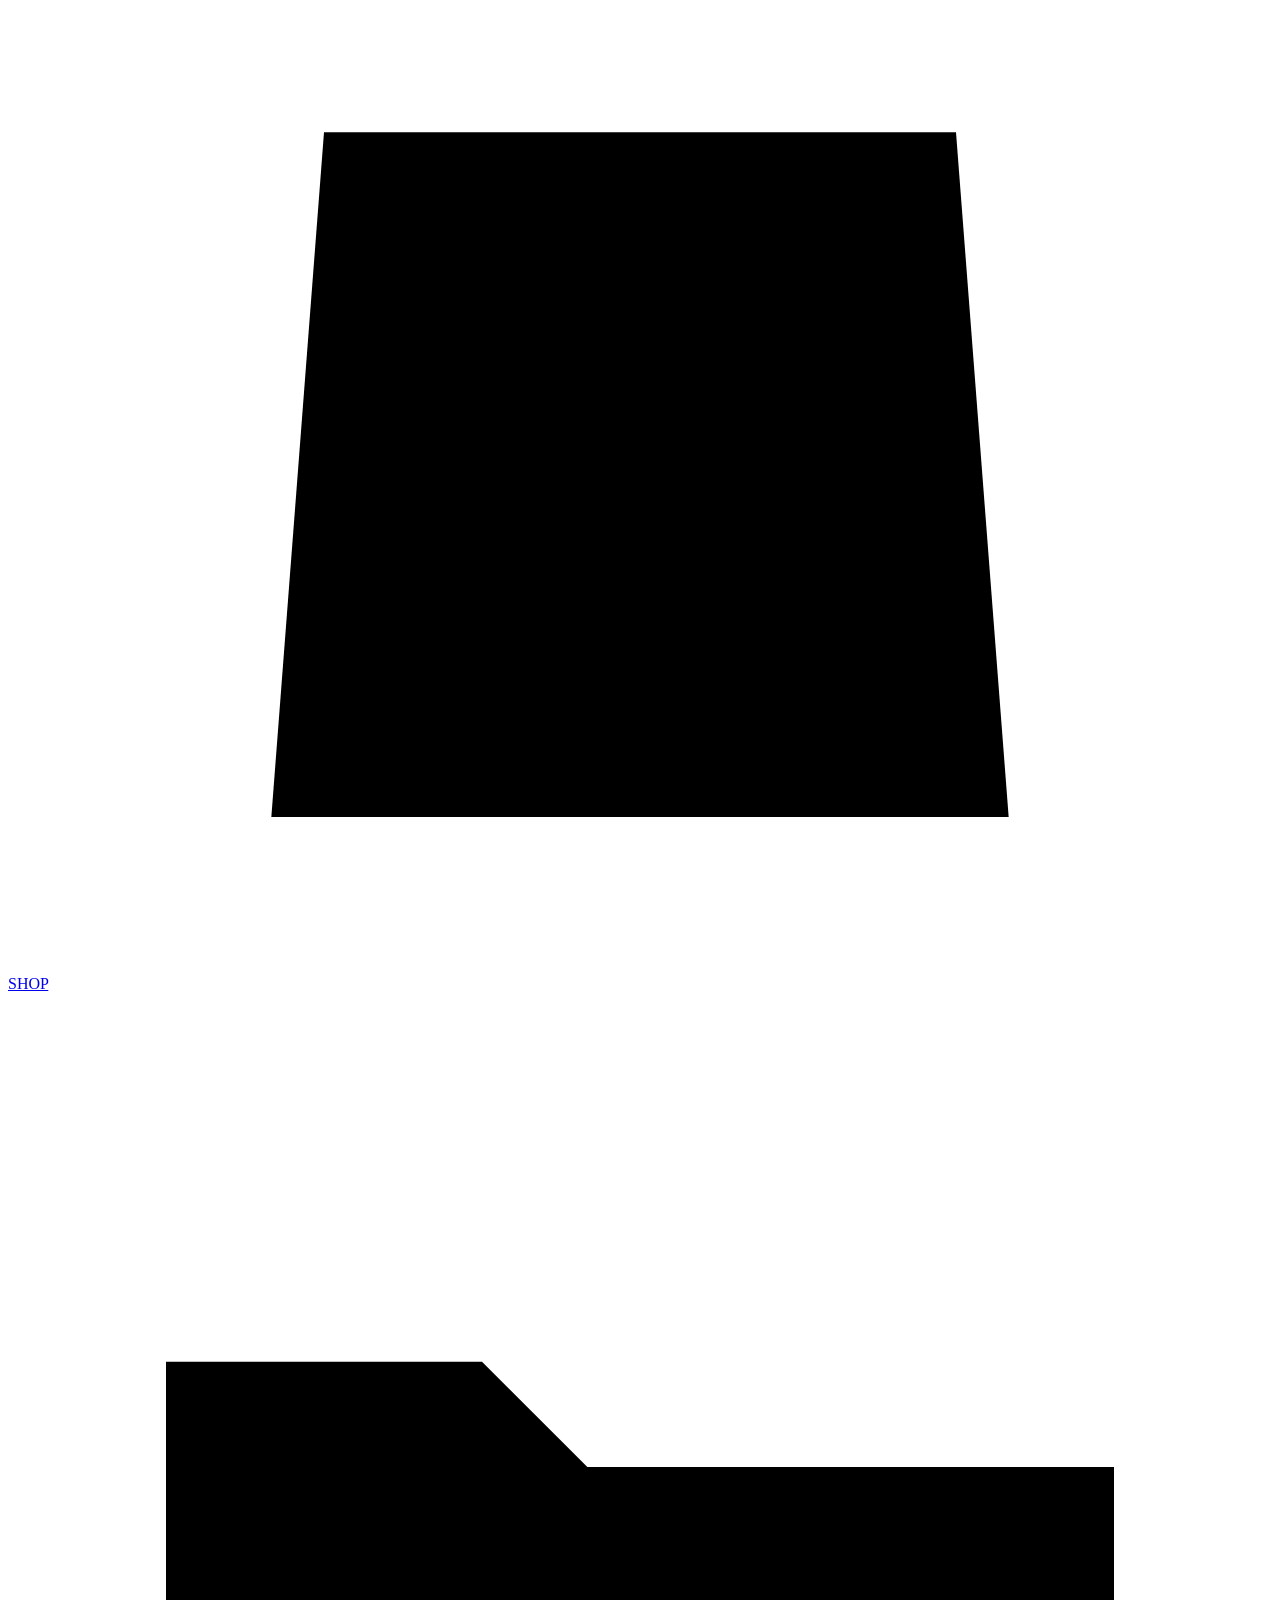
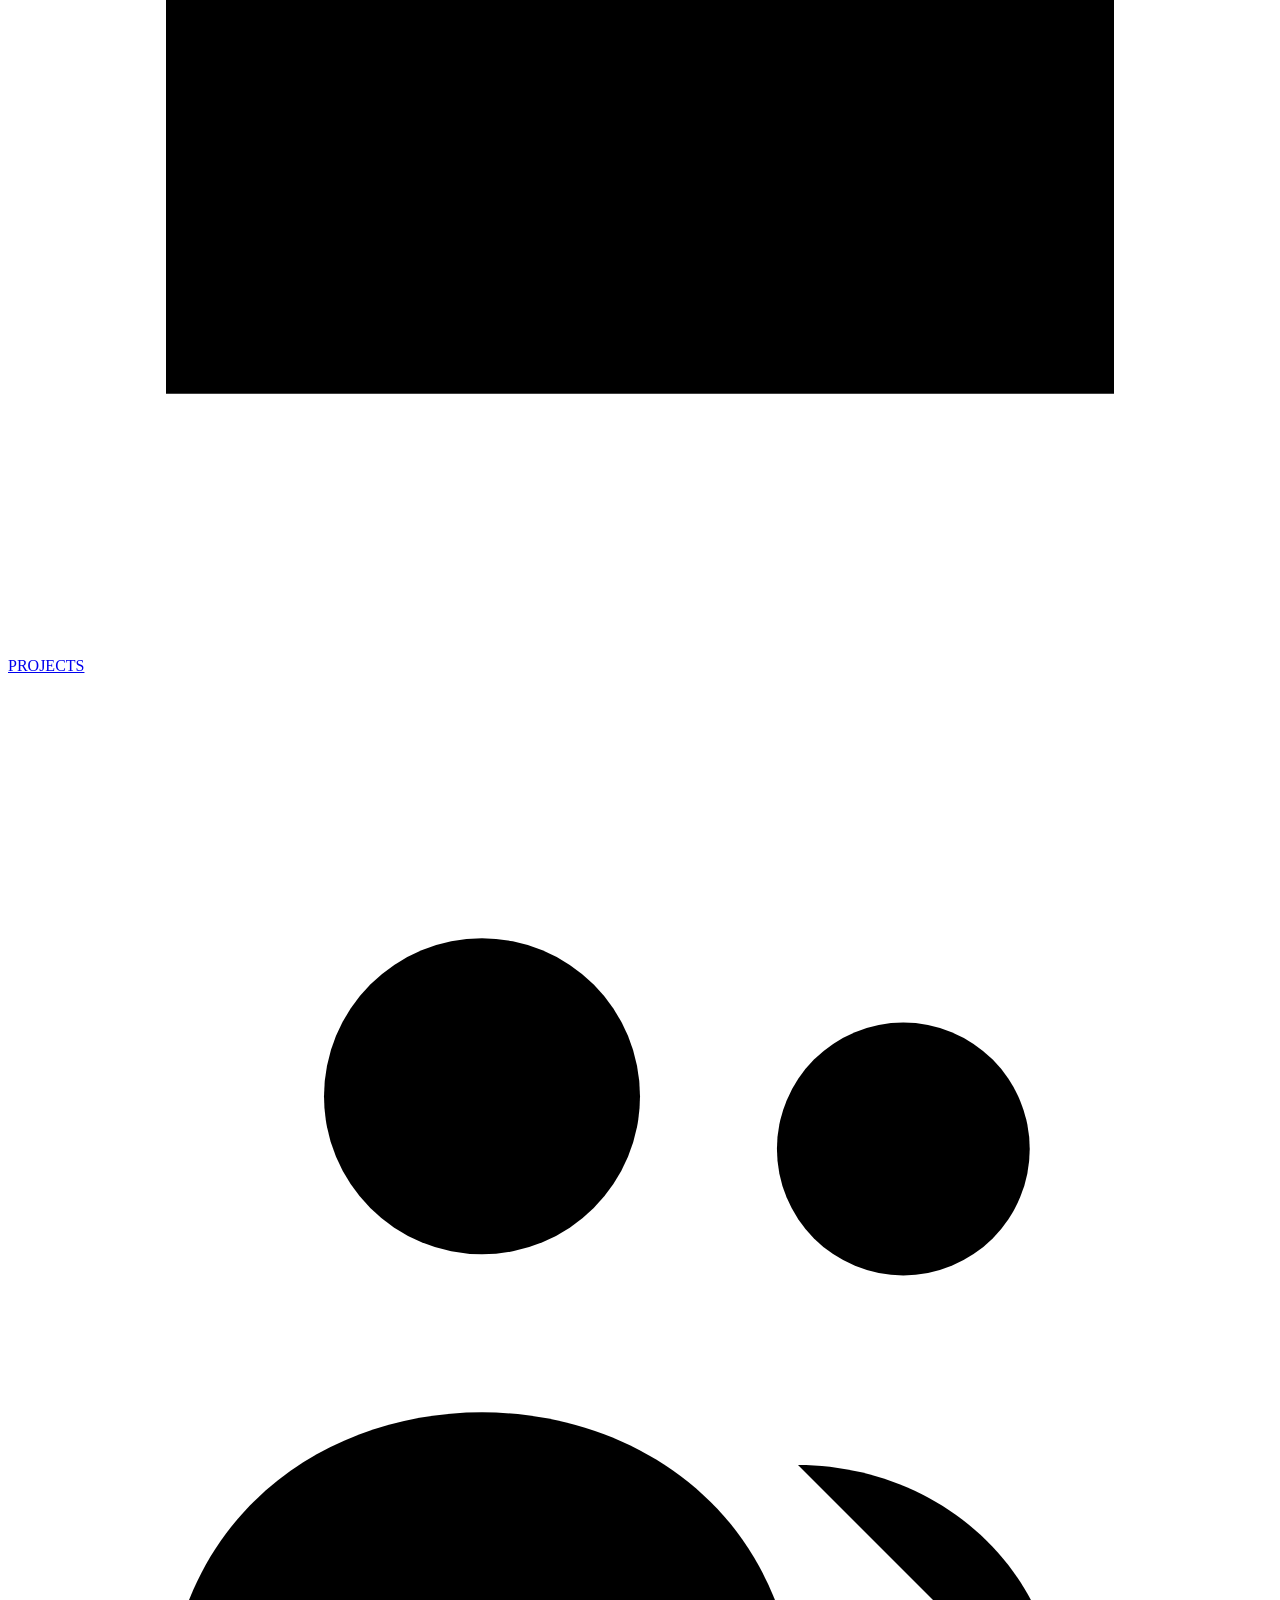
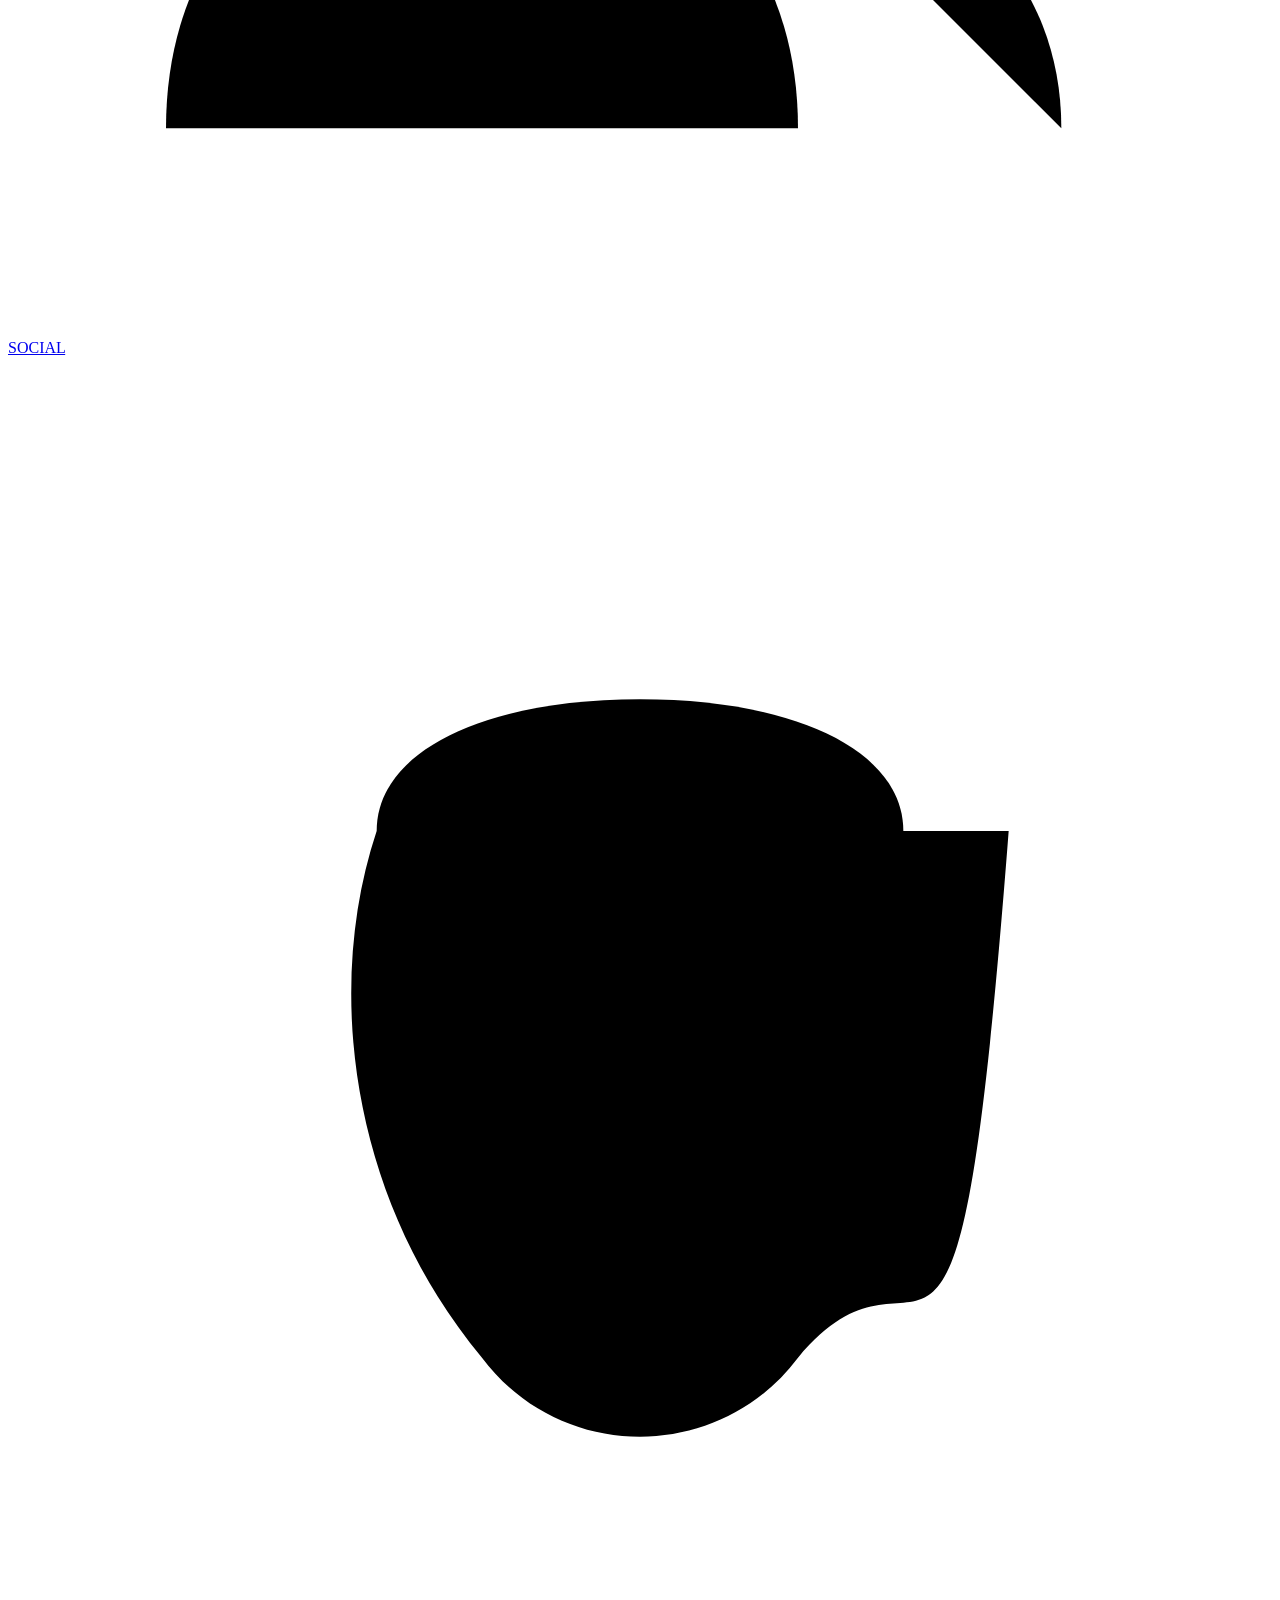
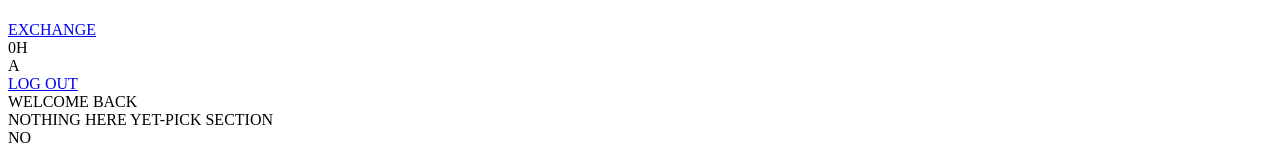
==== commit 7165e714: "ADDED DASH BUT WITH MOCK ACC. AS OAUTH DNOT DONE" ====
--- a/index.html
+++ b/index.html
@@ -1,317 +1,66 @@
-<html>
-<head><meta charset="UTF-8">
-    <meta name="viewport" content="width=device-width,initial-scale=1.0">
-       <LINK REL="icon"  type="image/png" href="favicon-64x64.png">
-       
-        <title>Kintsugi-YSWS
-        </title>
+<html><head>
+    <meta charset="UTF-8">  <META NAME="viewport" content="width= device-width, initial-scale =1.0"><!--team told me to make it mob friendle-->
+        <title>dash-kintsugi</title>
+        <link href="https://fonts.googleapis.com/css2?family=Caveat:wght@400;500;600;700&family=Rubik+Wet+Paint&display=swap" rel="stylesheet">
+    <link rel ="stylesheet" href="dashboard.css">
     
-    <LINK HREF="https://fonts.googleapis.com/css2?family=Caveat:wght@400;500;600;700&family=Rubik+Wet+Paint&display=swap"rel="Stylesheet">
-        <LINK rel="Stylesheet" href="style.css"></head>
-    <body> <div class="nb"></div>
-        <div class="BINDING"></DIV> <DIV CLASS="coffee"></div> 
-            <!--scribble-->
-        <span class="scrawl" style="top:14% ; left:78px; font-size:1rem; transform:rotate(-2deg);">FIX IT
-        </span>
-        <span class="scrawl" style="top:29%; left:76px ; font-size:0.9rem;transform:rotate(1deg);" > SHIP IT</span> 
-        <span class="scrawl"  style="top:54%;  left:78px; font-size:0.82rem;transform:rotate(-1.5deg);">open src</span> 
-        <span class="scrawl" style="top:72% ; left:76px;font-size:0.9rem; transform:rotate(1.5deg);">>金継ぎ</span> 
-        <span class="scrawl" style="top: 86%;   left:78px;font-size:0.8rem;transform:rotate(-1deg) ;">★ hc </span> 
-        <!--doodle-->
-        <svg class="doodle" style="top:16%; right: 4%;width:34px;  height:34px;" viewBox="0 0 40  40">
-            <path d="M20  4l3.5 10.5H34l-8.5 6.2 3.2 10.3L20 25.5l-8.7 5.5 3.2-10.3L6 14.5h10.5z"  fill="none" stroke="#a07010" stroke-width="1.8"/></svg>
-            <svg  class="doodle" style="top:46%; right:5%; width:37px; height:25px; transform:rotate(12deg);" viewBox="0 0 40 25">
-                <path d="M4 13 Q18 5 34 13 M28 7 L34 13 L28 19" FILL="NONE" stroke="#7A5010" STROKE-WIDTH="2"
-                STROKE-LINECAP="ROUND" STROKE-LINEJOIN="ROUND"
-                />  </SVG>
-                    <SVG CLASS="DOODLE" STYLE="BOTTOM:22% ;LEFT:81PX; WIDTH:20PX; HEIGHT:20PX; "viewBox="0  0 24 24">
-                          <path d="M12 20C12 20 3 13.5 3 8A4.5  4.5 0 0 1 9-1 4.5 4.5 0 01 9 1c0  5.5-9  12-9 12z"fill="none" stroke="#b03030" stroke-width="1.8"/></svg>
-                          <a href="https://hackclub.com/" target="_blank" rel="noopener noreferrer"class="flag" aria-label="Hack club"> <img src="flag-orpheus-top.svg" alt="Hack Club Orpheus flag"></a>
-<a href="https://rsvp.hackclub.community/kintsugi" 
-target="_blank" rel  ="noopener noreferrer" class="rsvp-btn"> <img src="rsvp.png" alt="R"></A>
-                          <div class="page"> 
-                           
-                            <A HREF="#faq" class="sticky" style="text-decoration:none;display:block;"> 
-                            HACK CLUB<BR>
-                                <EM STYLE="FONT-SIZE:1.1REM;">YSWS-Program</em><br>
-                                    <span style="font-size:0.85rem; opacity:0.7; ">Just ship it</span></a>
-                <div class="sticker-zone">
-        <div class="tape"style="width:67px; top:-9px; left:21%; transform:rotate(-4deg);"></div> <div class="tape" style="width:52px; bottom:-7px; right:18%; transform:rotate(3deg);"></div>
-    <div class="sticker-wrap"><svg xmlns="http://www.w3.org/2000/svg" viewBox="0 0 500 218">
-<rect x="6" y="6" width="488" height="206" rx="34" fill="#e8b84b" stroke="#1a1209" stroke-width="3"/><rect x="16" y="16" width="468" height="186"rx="26" fill="#fff9e8" stroke="#1a1209" stroke-width="1.5"/> 
-<line x1="30" y1="50" x2="470" y2="50" stroke="rgba(200,170,80,0.1)" stroke-width="1"/>
-<line x1="30"y1="80" x2="470" y2="80" stroke="#c8aa501a" stroke-width="1"/>
-<g fill="#fffef8"stroke="#1a1209" stroke-width="2" stroke-linejoin="round">
-    <rect x="38" y="42" width="92" height="72" rx="3" transform="rotate(-7 84 78)"/>
-<rect x="78" y="28" width="104" height="57" rx="3"
-transform="rotate(5 130 57)"/>
-<rect x="168" y="36" width="87" height="64"  rx="3" transform="rotate(-4 212 68)"/><rect x="248" y="22" width="118" height="76"  rx="3"transform="rotate(6 307 60)"/>
-
-<rect x="338" y="40" width="95" height="67"rx="3" transform="rotate(-5 386 74)"/>
-<rect x="118" y="88" width="128" height="78"      rx="3" transform="rotate(3 182 127)" />
-<rect x="268" 
-y="96"
-width="99" height="62"rx="3"transform="rotate(-3 318 127)"/>
-</g><!--gold cracks for referencing kinstsugi-->
-<g fill="none" stroke="#d4a017" stroke-width="1.8" stroke-linecap="round" opacity="0.64">
-    <path d="M60 55 Q70 48 78 60 Q85 68 95 62"/>
-<PATH D="M310 34 Q318 27 326 37 Q332 45 340 40"/>
-<PATH D="M155 100 Q162 92 170 104 Q176 112 185 108 "/></G>
-<G STROKE-LINECAP="ROUND" STROKE-LINEJOIN="ROUND"><G TRANSForM="
-    TRANSLATE(52,58) ROTATE(-7)">
-    <PATH D="M12 8l4-10 4 10-10-6h12z"  fill="#c9a227" stroke="#1a1209" stroke-width="1.2"/><!--TODO add a pot which goes away when you click--></G>
-    <G TRANSFORM="translate(118,40) rotate(5) "fill="none">
-        <path d="M20 48c-8-12 8-22 18-10c6 8 2 18-8 14" stroke="#1a1209" stroke-width="2.2"/>
-    </g>
-    <g transform="translate(148,108) rotate(3)">
-      <path  d="M40 28L52 8L64 28L84 20L68 40L72 62L52 50L32  62L36 40L20 20Z" FILL="#D4A017" STROKE="#1A1209"STROKE-WIDTH="1.5" OPACITY="0.93 "/>
-    </G><G TRANSFORM="TRANSLATE(430,32) ROTATE(9)"><path d="M0-8L2-2L8-2L3 2L5 8L0 4L-5 8L-3 2L-8-2L-2-2Z" FILL="#E8B84B"STROKE-WIDTH="1" /></G>
-<G FOnt-family=" 'Rubik Wet Paint',fantasy" font-size="56" text-anchor="middle" letter-spacing="2">
-
-<text x="252" y="158" fill="#1a1209" transform="translate(4,3)">KINTSUGI</TEXT>
-<text x="252" y="158"fill="#f0c14d"  STROKE="#1A1209" STROKE-WIDTH="0.55">KINTSUGI</TEXT></G>
-        </G>   <text x="252" y="182" FONT-FAMILY="Caveat,cursive" font-size="13" fill="#9a7828
-    " text-anchor="middle" opacity="0.65">
-    金継ぎ — break it. fix it. ship it.</text>
-    </svg></div>
-<div class="login-area">
-    <div class="tape"style ="width:49px; 
-    top: -9px; left: 50% ;
-    transform :translateX(-50%) rotate(-2deg);"></div>
-    <div class="login-bar"><input type="email" class="login-input" 
-        id="loginEmail" placeholder ="enter your email..."><button class="login-btn" id="loginBtn">
-            Start! <Span class="arrow"></Span>→</button>
-    </div><div class="pin-thread"></div>
-</div>
-   <div class="how-section">
-   <div class="how-heading"> How <U>KINTSUGI</U>Works?
-    <SPAN CLASS="how-sub">Break it. Fix it. Ship it.</span></div>
-        <div class="how-grid">
-            <div class="how-card">
-        <SVG class="crack-svg" viewBox="0 0 160 240" xmlns="http://www.w3.org/2000/svg"><path d="M30 40 Q45 55 38 80 Q32 100 50 130"FILL="none" stroke="#c9a030"
-            stroke-width="1.3" opacity="0.22"stroke-linecap="round"/></svg>><div class="how-card-title">&#9998; 1.Find It</div> 
-             <div class="how-card-body">Find some broken things,fix them and <u>SHIP</u> it. Every <U>SHIP</U> Counts.
-             </div> <span class="how-badge">bugs + issues </span></div> <div class="how-card">
-<svg class="crack-svg" viewBox="0 0 160 240" xmlns="http://www.w3.org/2000/svg">
-     <path d="M120 30 Q105 50 115 75 Q122 95 108  125" FILL="NONE " STROKE="#C9A030" STROKE-WIDTH="1.4" OPACITY="0.22" stroke-linecap="round"/></svg><DIV CLASS="how-card-title">&#10000; 2.Fix it</div><div class="how-card-body">Patch up them<b> Beautifully</b>. Make it better than it was ever that's the <I>KINTSUGI</I> way, One ship= 1 Pot Fix.</div>
-<span class="how-badge"> Code+hours+commits</span>
-     </div><div class="how-card"> <svg class="crack-svg"viewBox="0 0 160 24"  xmlns="http://www.w3.org/2000/svg"> 
-        <path d="M80 20 Q95 45 85 72 Q77 92 92 118"
-        FILL="NONE" STROKE="#C9A030"
-        STROKE-WIDTH="1.4" Opacity="0.22" stroke-linecap="round"/></svg><div class="how-card-title">
-            &#8679; 3.Ship it </div> <div class="how-card-body">Ship your <strong>project</strong>,We reward you your pots..</div>
-            <span class="how-badge">Code+Submit</span></div><!--todo some guides by hc-->  <div class="how-card">
-<svg class="crack-svg" viewBox="0 0 160 240"
-xmlns="http://www.w3.org/2000/svg"><path D="M50 25 Q65 48 55 74 Q47 94 63 120"fill="none" stroke="#c9a030" stroke-width="1.4" opacity="0.22" stroke-linecap="round"/></svg>
-<DIV CLASS="how-card-title">&#9733; 4.GRIND & EARN</DIV><div class="how-card-body">
-    Stack shiny pots by shipping and reedeem them for rewards and then show off. 金継ぎ forever.</div> <span class="how-badge">
-      <B> POTS AND PRIZES</B></SPAN></DIV></div></DIV>  
-</div>
-<div class="tiers-section">
-    <div class="tiers-heading">Pot tiers
-<span  class="tiers-sub">The more you fix,the <b>Shinier</b>   your pot </span>
-    </div><div class="tiers-grid"><div class="tier-card">
-        <svg viewBox="0 0 80 90"  width="63" xmlns="http://www.w3.org/2000/svg">
-<ellipse cx="40" cy="74" rx="22" ry="6" fill="rgba(180,280,180,.18)"/><!--w3 schools axis placingg -->
-<path d="M22 40 Q18 55 20 65 Q28 78 40 79 Q52 78 60  65 Q62 55 58 40Z" FILL="#C0C0C0" STROKE="#887" stroke-width="1.4"/> <path d="M22 40 Q30 36 40 35 Q50 36 58 40"
-FILL="#E8E8E8" STROKE="#AAA" STROKE-WIDTH="1.2"/>
-<rect x="30" y="28" width="20"height="9" rx="4" fill="#c0c0c0" stroke="#999" stroke-width=" 1.2"/><g fill="none"
-stroke="#d4a017" stroke-width="1.3" stroke-linecap="round" opacity="0.7">
-<path d="M30 50 Q35 45 38 53 Q41 59 46 55"/><PATH D="M38 62 Q42 57 45 63"/></G></svg>
-<div class="tier-label">✦ 1 Silver Pot</div>
-<div class="tier-body">Work on a real problem for <b>10+ hours.</b>. Log em properly.Commit regularly.</div><span class="tier-badge">
-10hrs</span>
-</div><div class="tier-card">
-<svg viewBox="0 0 80 90" width="63"xmlns="http://www.w3.org/2000/svg"><ellipse  cx="40" cy="74" rx="22" ry="6" fill="rgba(180,180,180,.18)"/>
-    <path d="M22 40 Q18 55 20 65 Q28 78 40 79 Q52 78 60 65 Q62 55 58 40Z"
-    FILL="#C0C0C0"STROKE="#888" 
-    stroke-width="1.4"/><PATH D="M22 40 Q30 36 40 35 Q50 36 58  40" FILL="#E8E8E8"stroke="#aaa" stroke-width="1.2"/><RECT x="30" y="28" width="20" height="9" rx="4"fill="#c0c0c0" stroke="#999" stroke-width="1.2"/>
-    <g fill="none" stroke="#d4a017" stroke-width="1.3" stroke-linecap="round" opacity="0.7">
-        <path d="M26 50 Q31 44 35 53 Q38 60 44 55"/>
-        <PATH D="M32 64 Q36 58 40 64 Q44 69 48 64"/></G>
-
-    </SVG><div class="tier-label">✦ 1 Silver Pot</div>
-        <div class="tier-body">Solve a <b>real problem you face</b>. Open source with good docs showing how you fixed it.</div>
-
-            <span class="tier-badge">Open source</span></div>
+    
+    </head> 
+    <body><div class ="sidebar">
+        <div class="dash-logo">金継ぎ</div>
 
 
+<a href ="#" class="dash-nav-item-active">
+    <span class="dash-nav-icon"><svg viewBox="0 0 24 24">
+<path d="M3 11L12 3L21 11"/> <PATH D="M5  10V20H19V10"/>
+<PATH  D="M10 20V1H14V20 "/></svg>
+    </span>
+    <span class ="dash-nav-label">HOME</span></a> 
+    <A HREF="#" CLASS="dash-nav-icon">
+<svg viewBox= "0 0 24 24">
+    <path  d="M6 8H18L19 21H5L6 8Z"/>
+    <PATH D=" M9 8VC69 4 10.5 3 12 3C13.5 3 15 4 15  6V8"/>
+</svg></SPAN>
+ <span class="dash-nav-label">SHOP</span>
 
-<div class="tier-card">
+<!--TODO MAYBE A EXPLORE ZONE BUT SHOULD ASK SPJ JASDFASDJASD-->
+    </A>
+<A HREF="#" CLASS="dash-nav-item">
 
-    <svg viewBox="0 0 80 90" width="64" xmlns="http://www.w3.org/2000/svg">
-        <ellipse cx="40" cy="75" rx="22" ry="6" fill="rgba(180,180,180,.18)"/>
-    <pATH D="M22 40 Q18 55 20  65 Q28 78 40 79 Q52 78 60 65 Q62 55  58  40Z"
-    FILL="#C0C0C0" STROKE="#888" STROKE-WIDTH="1.4"/>
-    <path d="M22 40 Q30 36 40 35 Q50 36 58 40 " FILL="#E8E8E8" STROKE="#AAA"STROKE-WIDTH="1.2"/>
-    <rect x="30" y="28" width="20" height="9" rx="4" fill="#c0c0c0" stroke="#999" stroke-width="1.2"/><g fill="none" stroke="#d4a017" stroke-width="1.3" stroke-linecap="round" opacity="0.7">  <PATH D="M28 48 Q33 43 47 51 Q40 57 45 52 Q49 48 53 54" />
-        <PATH D="M30 62 Q35 56 40 63 Q44 68 50 63"/></G></SVG>
-<DIV CLASS="tier-label">✦✦ 2 Silver Pots </div>
-    <div class="tier-body">People actually use it. HC Staff and community <b>really like it.</B>Solves it for many not just you.</div>
-        <span class="tier-badge">Community loved</span>
-    </div><div class="tier-card gold-card"><svg viewBox="0 0 80 90" width="64"xmlns="http://www.w3.org/2000/svg">
+<span class ="dash-nav-icon">
+<svg viewBox="0 0 24  24"><path d="M3 7L9 7L11 9H21V19H3V7Z "/></svg>
+</span><SPAN CLASS="dash-nav-label">PROJECTS</SPAN>
+</A>
+<A HREF ="#" CLASS="dash-nav-item">
+<span class="dash-nav-icon">
 
-<ellipse cx="40"cy="75" rx="22"  ry="6"fill ="rgba(212,160,23,.2)"/>
-<path d="M22 40 Q18 55 20 65 Q28 78 40 79 Q52 78 60 65 Q62 55 58 40Z" fill="#d4a017"
-stroke="#a07010" stroke-width="1.4"/>
+  <SVG VIEWBOX ="0 0 24 24" ><circle cx="9" cy="8" r="3"/><circle cx="17" cy="9" r="2.4"></circle>
+<path d="M3 20C3  16 6 14 9 14C12 14 15 16 15  20"/>
+ <PATH D="M15 15C17.5 15 20  16.8 20 20 "></PATH>
+</SVG>
 
-<path d="M22 40 Q30 36 40 35 Q50 36 58 40" fill="#e8c14d" stroke="#b48c28" stroke-width="1.2"/><rect x="30" y="28" width="20" height="9" rx="4"fill="#d4a017"stroke="#a07010"stroke-width="1.2"/>
-<g fill="none"  stroke="#fff9e0" stroke-width="1.4"stroke-linecap="round" opacity="0.75">
-    <path D="M26 50 Q32 43 37 53 Q40 60 46 54 Q50 49 54 56"/><PATH D="M30 64 Q36 57 41 65 "/>
-    <PATH D="M38 44 Q40 40 42 44"/></G></SVG>
-    <DIV class="tier-label" style="color:#d4a017;">★ 1 Gold Pot</div><div class="tier-body">Well made Combo<b>API,backend.frontend,UI/UX</b> Most of them working together properly.Not just 1 thing.</div>
-        <span class="tier-badge" style="border-color:#d4a017; color:#d4a017;">Full Stack</span></div>
-        <div class="tier-card">
-            <svg viewBox="0 0 80 90" width="64"
-            xmlns="http://www.w3.org/2000/svg"> <ellipse cx="40" cy="75" rx="22"ry="6" fill="rgba(180,180,180,.18)"/>
-            <path d="M22 40 Q18 55 20 65 Q28 78 40 79 Q52 78 60 65 Q62 55 58 40Z" fill="#c0c0c0" stroke="#888" stroke-width="1.4"/><path d="M22 40 Q30 36 40 35 Q50 36 58 40"     fill="#e8e8e8"stroke="#aaa"stroke-width="1.2"/><rect x="30"  y="28" width="20" height="9" rx="4" fill="#c0c0c0"stroke="#999" stroke-width="1.2"/>
-            <g fill="none"stroke="#d4a017" stroke-width="1.3"stroke-linecap="round" opacity="0.7"> 
-                <path D="M25 47 Q30 41 35 50 Q38 57 43 52 Q47 47 52 53 Q55 58 58 55"/>
-                <PATH D="M28 61 Q33 55 38 62 Q42 67 47 62 Q51 57 54 62"/>
-            <PATH D="M34 72 Q38 68 42 72"/></G></SVG>
-            <DIV CLASS="tier-label">✦✦✦ 3 Silver Pots</div>
-                <div class="tier-body"><b>30+ logged hours</b>/, Qualifies previous silver tiers.</div>
-                <span class="tier-badge">30 hrs grind</span></div>
-    <div class="tier-card gold-card"><svg viewBox="0 0 80 90" width="64"xmlns="http://www.w3.org/2000/svg"> 
-        <ellipse cx="40"cy="75" rx="22" ry="6" fill="rgba(212,160,23,.2)"/>
-<PATH D="M22 40 Q18 55 20 65 Q28 78 40 79 Q52 78 60 65 Q62 55 58 40Z " FILL="#D4A017" STROKE="#a07010" stroke-width="1.4"/><path d="M22 40 Q30 36 40 35 Q50 36 58 40" fill="#e8c14d" stroke="#b48c28" stroke-width="1.2"/>
-<rect x="30" y="28" width="20" height="9" rx="4" fill="#d4a017" stroke="#a07010" stroke-width="1.2"/>
-<g fill="none" stroke="#fff9e0" stroke-width="1.6" stroke-linecap="round" OPACITY="0.85"><PATH D="M24 48 Q30 40 36 51 Q39 58 45 52 Q49 46 54 53 Q57 59 60 56"/>
-    <path d="M27 62 Q33 54 39 63 Q43 69 49 63 Q53 57 57 63"/><PATH D="M32 73 Q37 67 42 73 Q46 78 51 73"/> <PATH D="M36 42 Q39 37 42 42"/></G>
-</SVG>
-<div class="tier-label" style="color:#d4a017;">★★ 2 Gold Pots</div>
-<div class="tier-body"><b>50 Logged hours</b>+exceptionally well built.Verified Quality,The rarest Tier.金継ぎ master.</div>
-<span class="tier-badge" style="border-color:#d4a017;color:#d4a017;">50hrs ·<U>ELITE</U></SPAN></DIV></DIV>
+</span>
+<span class ="dash-nav-label">SOCIAL</span>
+</A>
+
+<A HREF ="#" CLASS="dash-nav-item">
+
+    <span class="dash-nav-icon">
+        <svg viewbox ="0 0 24  24"><path d="M7  9C6 12 6.5 16 9 19C10.5 21 13.5 21 15 19C17.5  16 18 22 19 9Z"></path> <PATH D=
+        "M7 9C7 7.5 9 6.5 12 6.5C15 6.5 17 7.5 17 9"/><PATH D="M9.5  13L11 15L13 12L14.5"/></svg>
+    </span>
+    <span class="dash-nav-label">EXCHANGE</span>
+</A>
+<div class ="dash-sidebar-footer"><div class="dash-hours">0H</div>
+<div class="dash-avatar">A</div><a href="index.html"
+class="dash-logout"> LOG OUT </a>
+
 </div>
+<DIV CLASS="dash-main">
 
-<div class="caption-block">  
-<p class="caption-main">Find broken things!<em>Fix them beautifully and get rewards.</em></p>
-<p class="caption-sub">-A HACK CLUB YSWS-</P>
-    <SVG CLASS="squiggle" viewBox="0 0 240 14" width="220" xmlns="http://www.w3.org/2000/svg"><path 
-        d="M4 7 Q18 2 32 7 Q46 12 60 7 Q74 2 88 7 Q102 12 116  7 Q130 2 144 7 Q158 12 172 7 Q186 2 200 7 Q214 12 228 7" fill="none" stroke="#c9a030" stroke-width="2.2 " stroke-linecap="round" opacity="0.65"
-        /> </SVG>
-        <span class="ps-note">p.s. The pottery depends on your code</span>
-    </div> <div class="corner-note">
-        ONE HOUR OF SHIPPED PROJECT<BR>=ONE POT <BR>
-            <SPAN STYLE="font-size:0.78rem; opacity:0.55;">© 2026 Hack Club</span></div></div>
-                <span style="font-size:0.78rem; opacity:0.45; font-style:italic;">made with ♥ by atharva</span>
-           <div class="float-note" style="left:3%;animation-duration:6s;  animation-delay:0s;">fix it ✦</div>
-           <div class="float-note"style="left:88%;  animation-duration:8s;animation-delay:1s; transform:rotate(3deg)">ship it!</div>
-           <div class="float-note"style="left:12%;animation-duration:7s; animation-delay:2s;transform:rotate(-4deg) "> 金継ぎ</div>
-           <div class="float-note"  style="left:78%;animation-duration:9s;animation-delay:.6s;">open src★</div>
-            <div class="float-note" style=" left:55%;  animation-duration:6.7s; animation-delay:3s; transform :rotate(2deg)">Get cool stuff</div>  
-            
-         <div class="tiers-section" id="prizes"><div class ="tiers-heading"> Prizes! 
-<span class="tiers-sub">Stack pots, Unlock Items</span> </div> <div class="cards"><img src="1.png" class="prize-card card 1"><img src="2.png" class="prize-card card 2"><img src="3.png" class="prize-card card 3"><img src="4.png" class="prize-card card 4"> 
-    <img src="5.png" class="prize-card card 4" ><p class="prize-note">
-        5 tiers of prizes depending on pots earned.<br>
-        <em>Each pot/pots purchase gives specific item but can be clubbed with other.</p></div>
-<!--todo add more info abt this stuff-->
+    <div class="dash-title">WELCOME BACK</div>
+    <DIV CLASS="dash-sub">NOTHING HERE YET-PICK SECTION</DIV>
+    <DIV CLASS="dash-empty">NO</DIV>
+</DIV>
 
-
-
-            
-           <div class ="faq-section" id="faq">
-            <div class="faq-sticky">FAQs <em style="font-size:  .85rem;display:block;opacity:.7; margin-top:.3rem;">Click a pot<br>for answers</em>
-            </div>
-    
-            <Div class="faq-heading">Got Questions?
-                <span class="faq-sub">Click the Pot to get assisted</span></div><div  class="faq-grid" >
-               <div  class="faq-item" onclick="this.classList.toggle('open')"> <div class="faq-pot"> <svg viewBox="0 0 80 90"width="44" xmlns="http://www.w3.org/2000/svg"><ellipse cx="40"cy="78" rx="20" ry="5"fill="RGBA(180,180,180,.15)"/>
-                <PATH D="M22 40 Q18 55 20 65 Q28 78 40 79 Q52 78 60 65 Q62 55 58 40Z "FILL="#C87832" STROKE="#3D2008"  STROKE-WIDTH="2" />
-                <PATH D="M22 40 Q30  36 40 35 Q50 36 58 40"FILL="#E09040" STROKE="#3D2008"
-STROKE-WidtH="1.8"/>
-<rect x="30"
-y="26" width="20"
-height="10" rx="4"
-fill="#d08030" stroke="#3d2008" stroke-width="1.8"/> <ellipse cx="40" cy="26"rx="12" ry="4" fill="#2a1205" stroke="#3d2008" stroke-width="1.6"/>
- <G class="cracks-base" fill="none"stroke="#f0c030" 
- stroke-linecap="round" stroke-width="1.8">
- <path D="M32 50 Q36 45 39 52 Q42 58 47 54"
-        OPACITY=".9"/>
-        <PATH D="M39 52 Q37 60 40 66"OPACITY=".85"/>
-               </G><g class="cracks-new" fill="none"stroke="#f0c030" stroke-linecap="round" stroke-width="1.8"  style="opacity:0 ; transition: opacity .4s">
-                <path d="M50 58 Q54 52 57 60 Q59 66 55 70" OPACITY=".9"/>
-                <PATH D="M28 62 Q32 57 35 63 Q37 69 33 73" opacity=".85"/>
-                <path d="M42 68 Q46 63 49 70 "OPACITY=".8"/></G>
-               </SVG>
-
-
-        </DIV>
-        <DIV CLASS="faq-q">What is Kintsugi?</div>
-            <div class="faq-a">A Hack Club  YSWS where you fix a real problem you ran into-Broken tool, Bad UI/UX,Nonsense workflow- and ship it open source.</div></div><div class="faq-item" onclick="this.classList.toggle('open')">
-                <div class="faq-pot"><svg viewBox="0 0 80 90" width="44" xmlns="http://www.w3.org/2000/svg">
-                    <ellipse cx="40"  cy="78"
-                rx="20"  ry="5" fill="rgba(180,180,180,.15)"/>
-                <Path d="M22 40 Q18 55 20 65 Q28 78 40 79 Q52 78 60 65 Q62 55 58 40Z"FILL="#C87832" STROKE="#3D2008"  stroke-width="2"/> 
-                <path d="M22 40 Q30 36 40 35 Q50 36 58 40" fill="#e09040" stroke="#3d2008" stroke-width="1.8"/>
-                <rect x="30" y="26" width="20" height="10" rx="4" fill="#d08030" stroke="#3d2008" stroke-width="1.8"/>
-                <ellipse cx="40" cy="26" rx="12" ry="4" fill="#2a1205" stroke="#3d2008" stroke-width="1.6"/>
-                 <g fill="none" stroke="#f0c030" stroke-linecap="round" stroke-width="1.8">  <path d="M30 52 Q35 46 38 54 Q41 61 46  57" OPACITY=".9"/>
-                    <PATH D="M50 60 Q54 54 57 62"OPACITY=".85"/></G>
-                <G CLASS="cracks-new" fill="none"stroke="#f0c030" stroke-linecap="round"
-                stroke-width="1.8"style="opacity:0; transition:opacity .4s">
-
-<path d="M26 62 Q30 56 34 63 Q36 70 32 74 "opacity=".9"/>
-<path D="M44 65 Q48 59 51 67 Q53 73 49 77"OPACITY=".85"/></G></SVG></DIV><div class="faq-q">What do I get?</div>
-<div class="faq-a">Once your Project gets reviewed and approved, You can trade your pots for a real kintsugi repair kit - Gold powder,resin,and a broken ceramic bowl or other cute kintsugi stuffs. 金継ぎ for real.</div></div><div class="faq-item" onclick="this.classList.toggle('open')">
-    <div class="faq-pot">
-<svg viewBox="0 0 80 90" width="44" xmlns="http://www.w3.org/2000/svg">
-    <ellipse cx="40" cy="78" rx="20" ry="5" fill="rgba(180,180,180,.15)"/>
- <path d="M22 40 Q18 55 20 65 Q28 78 40 79 Q52 78 60 65 Q62 55 58 40Z" fill="#c87832" stroke="#3d2008" stroke-width="2"/>
-    <path d="M22 40 Q30 36 40 35 Q50 36 58 40" fill="#e09040" stroke="#3d2008" stroke-width="1.8"/>
-    <rect x="30" y="26" width="20" height="10" rx="4" fill="#d08030" stroke="#3d2008" stroke-width="1.8"/>
-     <ellipse cx="40" cy="26" rx="12" ry="4" fill="#2a1205" stroke="#3d2008" stroke-width="1.6"/> <g fill="none" stroke="#f0c030" stroke-linecap="round" stroke-width="1.8">
-
-        <path d="M34 48 Q38 43 41 51 Q44 57 49 53" OPACITY=".9"/>
-        <PATH d="M28 60 Q32 55 35 62" OPACITY=".85"/></G>
-        <G CLASS="cracks-new" fill="none" stroke="#f0c030"
-        stroke-linecap="round" 
-         stroke-width="1.8"style="opacity:0;transition:opacity .4s"><path d="M48 57 Q52 51 55 59 Q57 66 53 70" OPACITY=".9"/>
-         <PATH D="M32 68 Q36 62 39 69 Q41 75 37 79" OPACITY=".85"/>
-         <PATH D="M44 70 Q48 65 51 71"OPACITY=".8"/></G></SVG>
-
-     </DIV><DIV class="faq-q">Rules to follow?</div>
-        <div class="faq-a">No double dipping unless your program allows. AI is okay but up to 30%- Track time with Hackatime or lapse. Don't vibecode it.Real work Only.</div>
-     </div> <div class="faq-item" onclick="this.classList.toggle('open')">
-        <div class="faq-pot">
-        <svg viewBox="0 0 80 90" width="44" xmlns="http://www.w3.org/2000/svg">
-          <ellipse cx="40" cy="78" rx="20" ry="5" fill="rgba(180,180,180,.15)"/>
-     <path d="M22 40 Q18 55 20 65 Q28 78 40 79 Q52 78 60 65 Q62 55 58 40Z" fill="#c87832" stroke="#3d2008" stroke-width="2"/>
-    <path d="M22 40 Q30 36 40 35 Q50 36 58 40" fill="#e09040" stroke="#3d2008" stroke-width="1.8"/>  <rect x="30" y="26" width="20" height="10" rx="4" fill="#d08030" stroke="#3d2008" stroke-width="1.8"/><ellipse cx="40" cy="26" rx="12" ry="4" fill="#2a1205" stroke="#3d2008" stroke-width="1.6"/><g fill="none" stroke="#f0c030" stroke-linecap="round" stroke-width="1.8">
-     
-  <PATH D="M28 50 Q33 44 36 52 Q39 72 35 76"  OPACITY=".9"/>
-  <PATH D="M48 56 Q52 50 55 58 Q57 64 53 68"
-  opacity=".85"/></g>
-
-  <G CLASS="cracks-new" fill="none"stroke="#f0c030" stroke-linecap="round"
-  stroke-width="1.8"style="opacity:0; transition:opacity .4s">
-  <PATH D="M30 64 Q34 58 37 65 Q39 72 35 76 " OPacity=".85"/> </g></svg></div>
-  <div CLASS="faq-q">Need more help?</div>
-
-    <div CLASS="faq-a">Ask at <a href="https://hackclub.enterprise.slack.com/archives/C0B387LS21G" target="_blank" class="slack-link">#kintsugi-help </a> on Slack.Read the full FAQs at <a href="https://hackclub.enterprise.slack.com/archives/C0B2Y5YEZAR" target="_blank"class="slack-link"> #kintsugi</a>  Your question will surely be answered.</div></div></div></div>
-    
-<DIV CLASS="maker-note"> <div class="tape" style="width:52px; top:-9px; left:30%;
-transform:rotate(-3deg);"></div>
-
-<div  style="text-align: center; margin: 1rem auto  3rem;" >
-<A HREF="guide.html" target="_blank"
-class="guide-btn" >Pottery Guide</a>
-</div>
-<span class="maker-title">Made By Atharva</span></Br>  <span class="maker-sub"> For Hack club with love:></span><br>
-<span class="maker-sub" style="opacity:0.45; font-size:0.78rem;"> 金継ぎ — break it. fix it. ship it.</span></div>
-<script src="script.js"></script><!--Todo add a another js file ani.js for better animation cracks -->
-
-
-
-
-
-
-
-
-            </body></html>
-
-
-    
-
- 
+    </div></body></html>
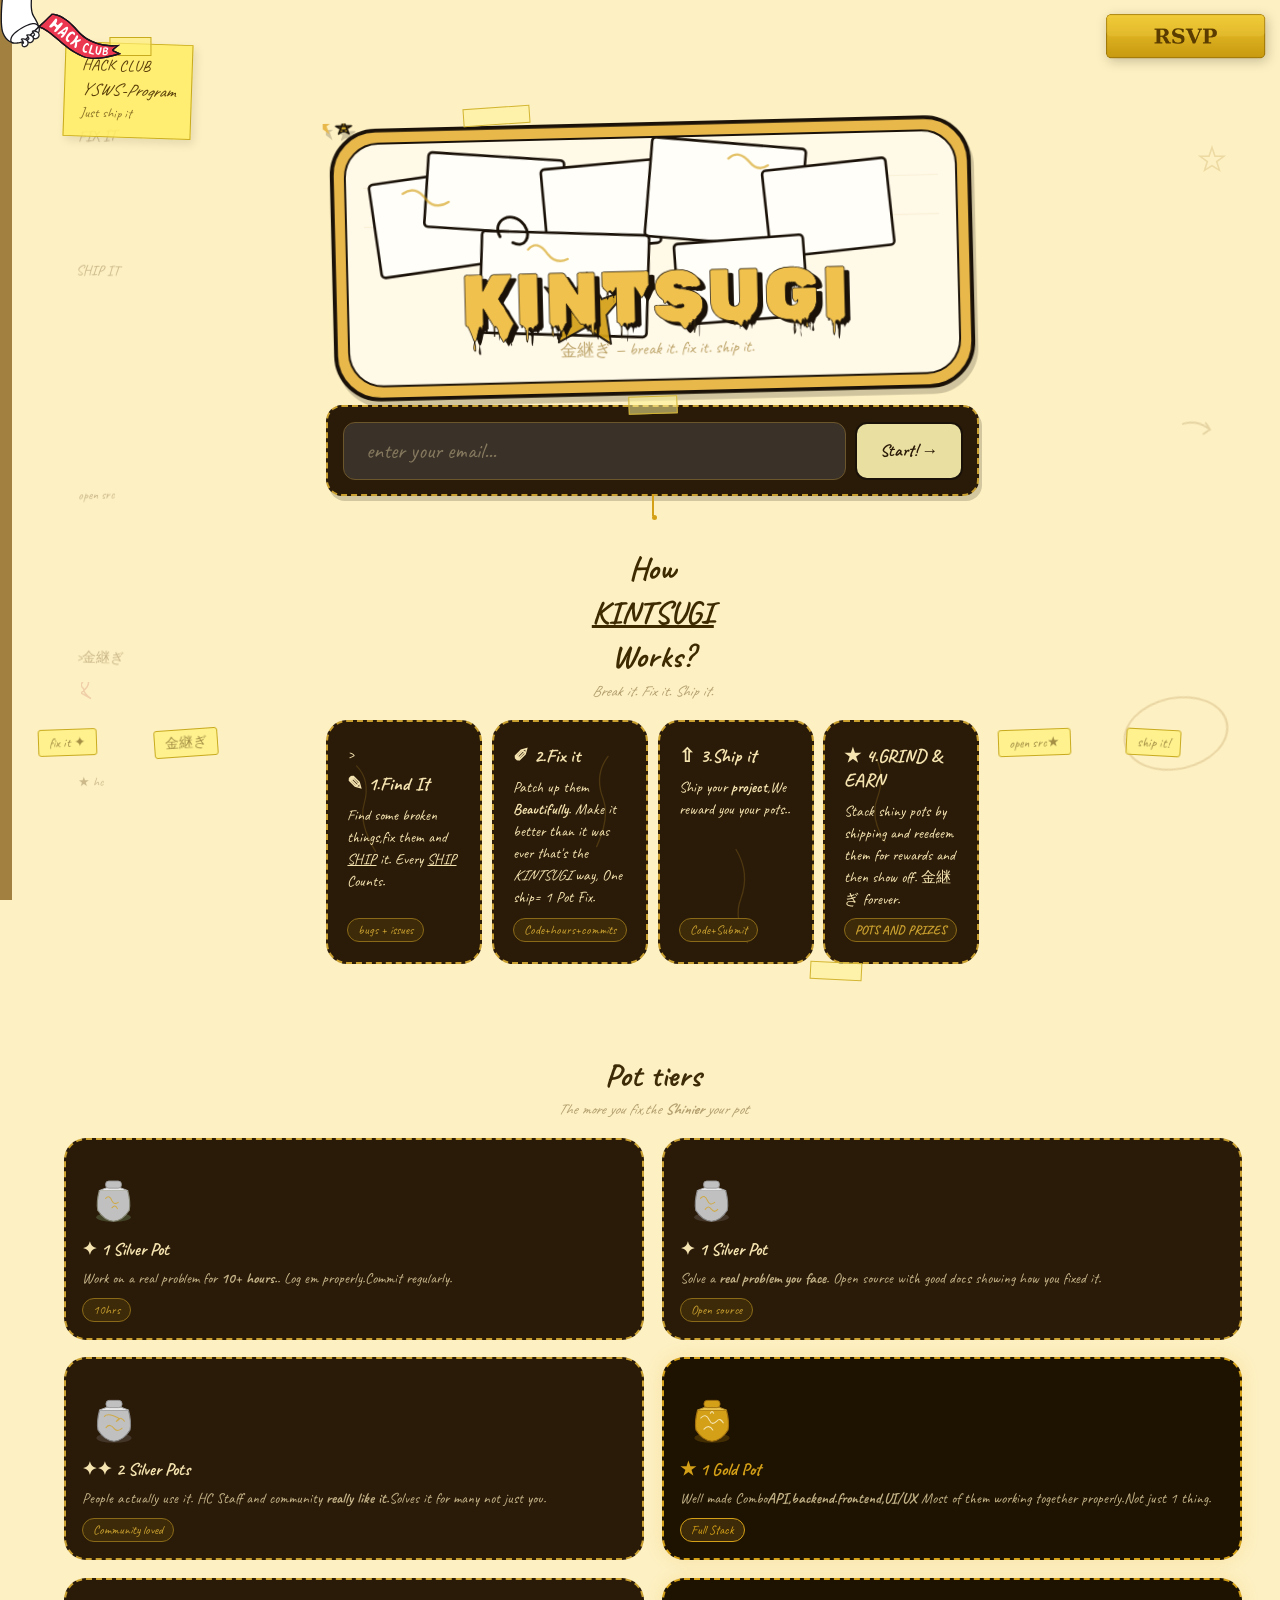
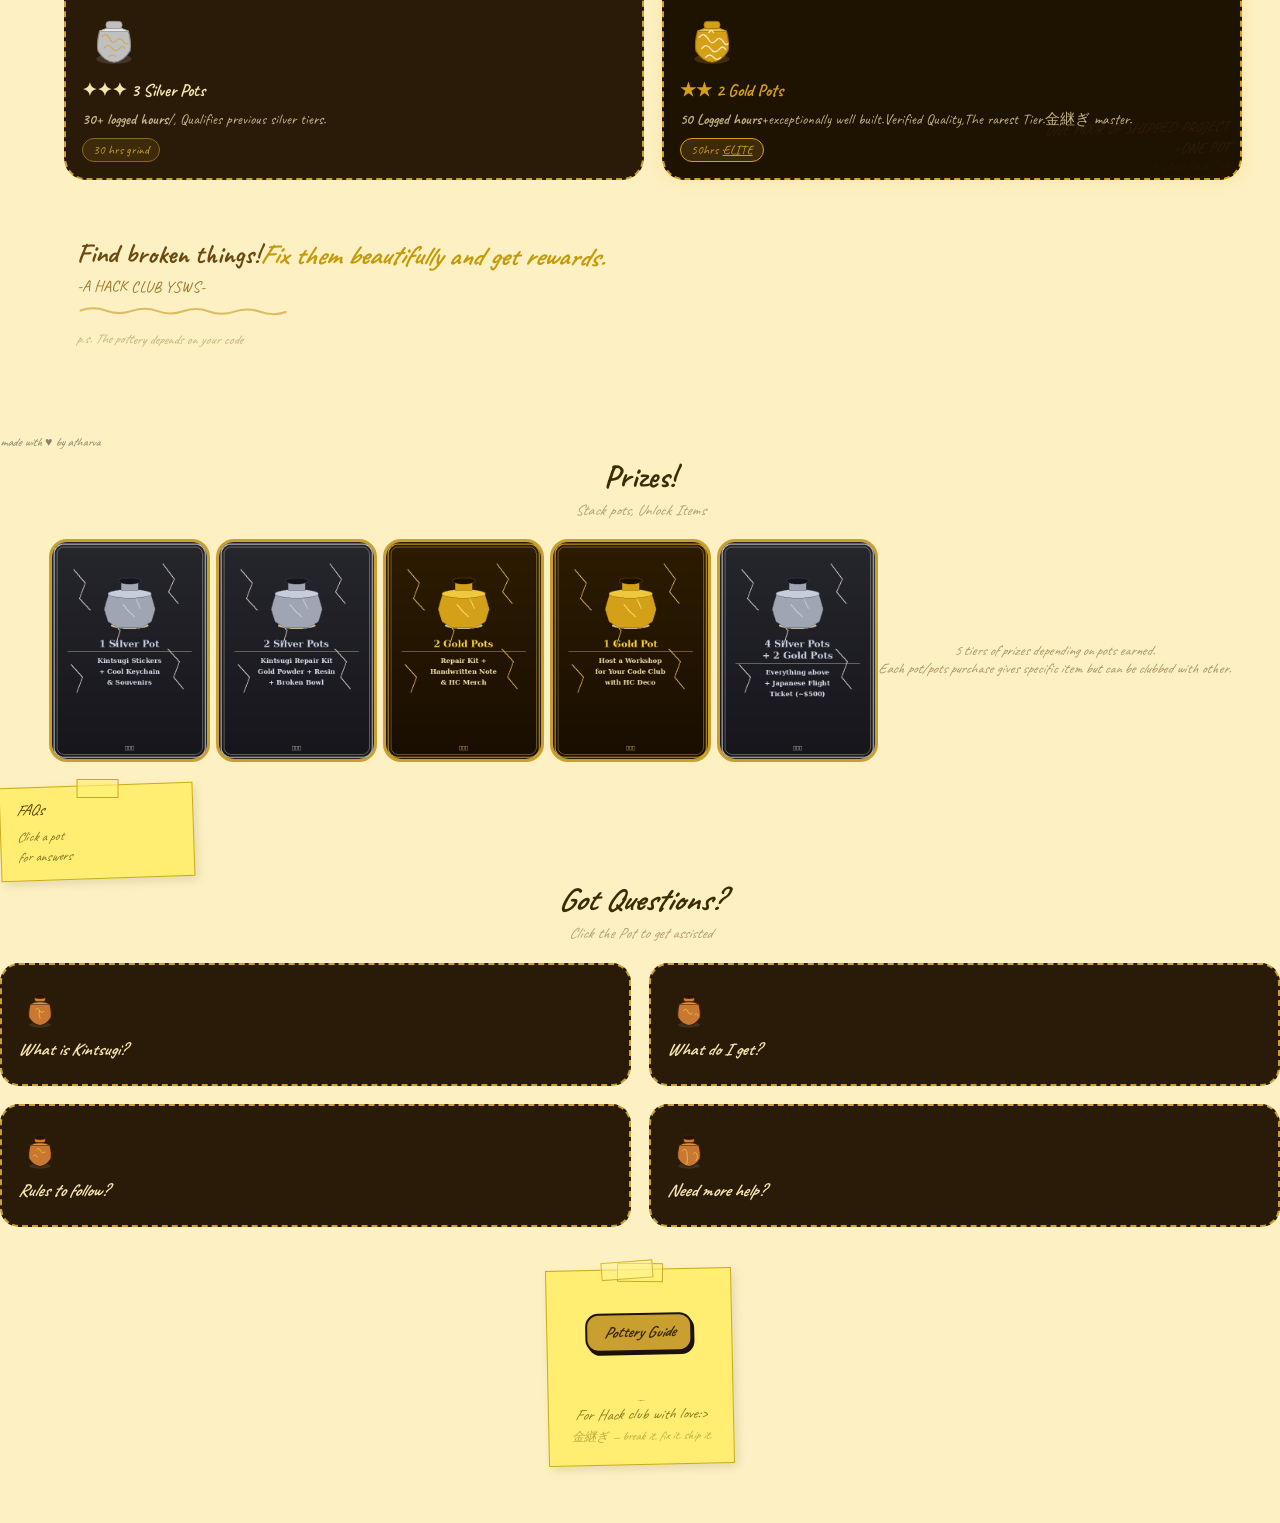
==== commit 6da75388: "index file so sorruy for confs]usion'" ====
--- a/index.html
+++ b/index.html
@@ -1,66 +1,317 @@
-<html><head>
-    <meta charset="UTF-8">  <META NAME="viewport" content="width= device-width, initial-scale =1.0"><!--team told me to make it mob friendle-->
-        <title>dash-kintsugi</title>
-        <link href="https://fonts.googleapis.com/css2?family=Caveat:wght@400;500;600;700&family=Rubik+Wet+Paint&display=swap" rel="stylesheet">
-    <link rel ="stylesheet" href="dashboard.css">
+<html>
+<head><meta charset="UTF-8">
+    <meta name="viewport" content="width=device-width,initial-scale=1.0">
+       <LINK REL="icon"  type="image/png" href="favicon-64x64.png">
+       
+        <title>Kintsugi-YSWS
+        </title>
     
+    <LINK HREF="https://fonts.googleapis.com/css2?family=Caveat:wght@400;500;600;700&family=Rubik+Wet+Paint&display=swap"rel="Stylesheet">
+        <LINK rel="Stylesheet" href="style.css"></head>
+    <body> <div class="nb"></div>
+        <div class="BINDING"></DIV> <DIV CLASS="coffee"></div> 
+            <!--scribble-->
+        <span class="scrawl" style="top:14% ; left:78px; font-size:1rem; transform:rotate(-2deg);">FIX IT
+        </span>
+        <span class="scrawl" style="top:29%; left:76px ; font-size:0.9rem;transform:rotate(1deg);" > SHIP IT</span> 
+        <span class="scrawl"  style="top:54%;  left:78px; font-size:0.82rem;transform:rotate(-1.5deg);">open src</span> 
+        <span class="scrawl" style="top:72% ; left:76px;font-size:0.9rem; transform:rotate(1.5deg);">>金継ぎ</span> 
+        <span class="scrawl" style="top: 86%;   left:78px;font-size:0.8rem;transform:rotate(-1deg) ;">★ hc </span> 
+        <!--doodle-->
+        <svg class="doodle" style="top:16%; right: 4%;width:34px;  height:34px;" viewBox="0 0 40  40">
+            <path d="M20  4l3.5 10.5H34l-8.5 6.2 3.2 10.3L20 25.5l-8.7 5.5 3.2-10.3L6 14.5h10.5z"  fill="none" stroke="#a07010" stroke-width="1.8"/></svg>
+            <svg  class="doodle" style="top:46%; right:5%; width:37px; height:25px; transform:rotate(12deg);" viewBox="0 0 40 25">
+                <path d="M4 13 Q18 5 34 13 M28 7 L34 13 L28 19" FILL="NONE" stroke="#7A5010" STROKE-WIDTH="2"
+                STROKE-LINECAP="ROUND" STROKE-LINEJOIN="ROUND"
+                />  </SVG>
+                    <SVG CLASS="DOODLE" STYLE="BOTTOM:22% ;LEFT:81PX; WIDTH:20PX; HEIGHT:20PX; "viewBox="0  0 24 24">
+                          <path d="M12 20C12 20 3 13.5 3 8A4.5  4.5 0 0 1 9-1 4.5 4.5 0 01 9 1c0  5.5-9  12-9 12z"fill="none" stroke="#b03030" stroke-width="1.8"/></svg>
+                          <a href="https://hackclub.com/" target="_blank" rel="noopener noreferrer"class="flag" aria-label="Hack club"> <img src="flag-orpheus-top.svg" alt="Hack Club Orpheus flag"></a>
+<a href="https://rsvp.hackclub.community/kintsugi" 
+target="_blank" rel  ="noopener noreferrer" class="rsvp-btn"> <img src="rsvp.png" alt="R"></A>
+                          <div class="page"> 
+                           
+                            <A HREF="#faq" class="sticky" style="text-decoration:none;display:block;"> 
+                            HACK CLUB<BR>
+                                <EM STYLE="FONT-SIZE:1.1REM;">YSWS-Program</em><br>
+                                    <span style="font-size:0.85rem; opacity:0.7; ">Just ship it</span></a>
+                <div class="sticker-zone">
+        <div class="tape"style="width:67px; top:-9px; left:21%; transform:rotate(-4deg);"></div> <div class="tape" style="width:52px; bottom:-7px; right:18%; transform:rotate(3deg);"></div>
+    <div class="sticker-wrap"><svg xmlns="http://www.w3.org/2000/svg" viewBox="0 0 500 218">
+<rect x="6" y="6" width="488" height="206" rx="34" fill="#e8b84b" stroke="#1a1209" stroke-width="3"/><rect x="16" y="16" width="468" height="186"rx="26" fill="#fff9e8" stroke="#1a1209" stroke-width="1.5"/> 
+<line x1="30" y1="50" x2="470" y2="50" stroke="rgba(200,170,80,0.1)" stroke-width="1"/>
+<line x1="30"y1="80" x2="470" y2="80" stroke="#c8aa501a" stroke-width="1"/>
+<g fill="#fffef8"stroke="#1a1209" stroke-width="2" stroke-linejoin="round">
+    <rect x="38" y="42" width="92" height="72" rx="3" transform="rotate(-7 84 78)"/>
+<rect x="78" y="28" width="104" height="57" rx="3"
+transform="rotate(5 130 57)"/>
+<rect x="168" y="36" width="87" height="64"  rx="3" transform="rotate(-4 212 68)"/><rect x="248" y="22" width="118" height="76"  rx="3"transform="rotate(6 307 60)"/>
+
+<rect x="338" y="40" width="95" height="67"rx="3" transform="rotate(-5 386 74)"/>
+<rect x="118" y="88" width="128" height="78"      rx="3" transform="rotate(3 182 127)" />
+<rect x="268" 
+y="96"
+width="99" height="62"rx="3"transform="rotate(-3 318 127)"/>
+</g><!--gold cracks for referencing kinstsugi-->
+<g fill="none" stroke="#d4a017" stroke-width="1.8" stroke-linecap="round" opacity="0.64">
+    <path d="M60 55 Q70 48 78 60 Q85 68 95 62"/>
+<PATH D="M310 34 Q318 27 326 37 Q332 45 340 40"/>
+<PATH D="M155 100 Q162 92 170 104 Q176 112 185 108 "/></G>
+<G STROKE-LINECAP="ROUND" STROKE-LINEJOIN="ROUND"><G TRANSForM="
+    TRANSLATE(52,58) ROTATE(-7)">
+    <PATH D="M12 8l4-10 4 10-10-6h12z"  fill="#c9a227" stroke="#1a1209" stroke-width="1.2"/><!--TODO add a pot which goes away when you click--></G>
+    <G TRANSFORM="translate(118,40) rotate(5) "fill="none">
+        <path d="M20 48c-8-12 8-22 18-10c6 8 2 18-8 14" stroke="#1a1209" stroke-width="2.2"/>
+    </g>
+    <g transform="translate(148,108) rotate(3)">
+      <path  d="M40 28L52 8L64 28L84 20L68 40L72 62L52 50L32  62L36 40L20 20Z" FILL="#D4A017" STROKE="#1A1209"STROKE-WIDTH="1.5" OPACITY="0.93 "/>
+    </G><G TRANSFORM="TRANSLATE(430,32) ROTATE(9)"><path d="M0-8L2-2L8-2L3 2L5 8L0 4L-5 8L-3 2L-8-2L-2-2Z" FILL="#E8B84B"STROKE-WIDTH="1" /></G>
+<G FOnt-family=" 'Rubik Wet Paint',fantasy" font-size="56" text-anchor="middle" letter-spacing="2">
+
+<text x="252" y="158" fill="#1a1209" transform="translate(4,3)">KINTSUGI</TEXT>
+<text x="252" y="158"fill="#f0c14d"  STROKE="#1A1209" STROKE-WIDTH="0.55">KINTSUGI</TEXT></G>
+        </G>   <text x="252" y="182" FONT-FAMILY="Caveat,cursive" font-size="13" fill="#9a7828
+    " text-anchor="middle" opacity="0.65">
+    金継ぎ — break it. fix it. ship it.</text>
+    </svg></div>
+<div class="login-area">
+    <div class="tape"style ="width:49px; 
+    top: -9px; left: 50% ;
+    transform :translateX(-50%) rotate(-2deg);"></div>
+    <div class="login-bar"><input type="email" class="login-input" 
+        id="loginEmail" placeholder ="enter your email..."><button class="login-btn" id="loginBtn">
+            Start! <Span class="arrow"></Span>→</button>
+    </div><div class="pin-thread"></div>
+</div>
+   <div class="how-section">
+   <div class="how-heading"> How <U>KINTSUGI</U>Works?
+    <SPAN CLASS="how-sub">Break it. Fix it. Ship it.</span></div>
+        <div class="how-grid">
+            <div class="how-card">
+        <SVG class="crack-svg" viewBox="0 0 160 240" xmlns="http://www.w3.org/2000/svg"><path d="M30 40 Q45 55 38 80 Q32 100 50 130"FILL="none" stroke="#c9a030"
+            stroke-width="1.3" opacity="0.22"stroke-linecap="round"/></svg>><div class="how-card-title">&#9998; 1.Find It</div> 
+             <div class="how-card-body">Find some broken things,fix them and <u>SHIP</u> it. Every <U>SHIP</U> Counts.
+             </div> <span class="how-badge">bugs + issues </span></div> <div class="how-card">
+<svg class="crack-svg" viewBox="0 0 160 240" xmlns="http://www.w3.org/2000/svg">
+     <path d="M120 30 Q105 50 115 75 Q122 95 108  125" FILL="NONE " STROKE="#C9A030" STROKE-WIDTH="1.4" OPACITY="0.22" stroke-linecap="round"/></svg><DIV CLASS="how-card-title">&#10000; 2.Fix it</div><div class="how-card-body">Patch up them<b> Beautifully</b>. Make it better than it was ever that's the <I>KINTSUGI</I> way, One ship= 1 Pot Fix.</div>
+<span class="how-badge"> Code+hours+commits</span>
+     </div><div class="how-card"> <svg class="crack-svg"viewBox="0 0 160 24"  xmlns="http://www.w3.org/2000/svg"> 
+        <path d="M80 20 Q95 45 85 72 Q77 92 92 118"
+        FILL="NONE" STROKE="#C9A030"
+        STROKE-WIDTH="1.4" Opacity="0.22" stroke-linecap="round"/></svg><div class="how-card-title">
+            &#8679; 3.Ship it </div> <div class="how-card-body">Ship your <strong>project</strong>,We reward you your pots..</div>
+            <span class="how-badge">Code+Submit</span></div><!--todo some guides by hc-->  <div class="how-card">
+<svg class="crack-svg" viewBox="0 0 160 240"
+xmlns="http://www.w3.org/2000/svg"><path D="M50 25 Q65 48 55 74 Q47 94 63 120"fill="none" stroke="#c9a030" stroke-width="1.4" opacity="0.22" stroke-linecap="round"/></svg>
+<DIV CLASS="how-card-title">&#9733; 4.GRIND & EARN</DIV><div class="how-card-body">
+    Stack shiny pots by shipping and reedeem them for rewards and then show off. 金継ぎ forever.</div> <span class="how-badge">
+      <B> POTS AND PRIZES</B></SPAN></DIV></div></DIV>  
+</div>
+<div class="tiers-section">
+    <div class="tiers-heading">Pot tiers
+<span  class="tiers-sub">The more you fix,the <b>Shinier</b>   your pot </span>
+    </div><div class="tiers-grid"><div class="tier-card">
+        <svg viewBox="0 0 80 90"  width="63" xmlns="http://www.w3.org/2000/svg">
+<ellipse cx="40" cy="74" rx="22" ry="6" fill="rgba(180,280,180,.18)"/><!--w3 schools axis placingg -->
+<path d="M22 40 Q18 55 20 65 Q28 78 40 79 Q52 78 60  65 Q62 55 58 40Z" FILL="#C0C0C0" STROKE="#887" stroke-width="1.4"/> <path d="M22 40 Q30 36 40 35 Q50 36 58 40"
+FILL="#E8E8E8" STROKE="#AAA" STROKE-WIDTH="1.2"/>
+<rect x="30" y="28" width="20"height="9" rx="4" fill="#c0c0c0" stroke="#999" stroke-width=" 1.2"/><g fill="none"
+stroke="#d4a017" stroke-width="1.3" stroke-linecap="round" opacity="0.7">
+<path d="M30 50 Q35 45 38 53 Q41 59 46 55"/><PATH D="M38 62 Q42 57 45 63"/></G></svg>
+<div class="tier-label">✦ 1 Silver Pot</div>
+<div class="tier-body">Work on a real problem for <b>10+ hours.</b>. Log em properly.Commit regularly.</div><span class="tier-badge">
+10hrs</span>
+</div><div class="tier-card">
+<svg viewBox="0 0 80 90" width="63"xmlns="http://www.w3.org/2000/svg"><ellipse  cx="40" cy="74" rx="22" ry="6" fill="rgba(180,180,180,.18)"/>
+    <path d="M22 40 Q18 55 20 65 Q28 78 40 79 Q52 78 60 65 Q62 55 58 40Z"
+    FILL="#C0C0C0"STROKE="#888" 
+    stroke-width="1.4"/><PATH D="M22 40 Q30 36 40 35 Q50 36 58  40" FILL="#E8E8E8"stroke="#aaa" stroke-width="1.2"/><RECT x="30" y="28" width="20" height="9" rx="4"fill="#c0c0c0" stroke="#999" stroke-width="1.2"/>
+    <g fill="none" stroke="#d4a017" stroke-width="1.3" stroke-linecap="round" opacity="0.7">
+        <path d="M26 50 Q31 44 35 53 Q38 60 44 55"/>
+        <PATH D="M32 64 Q36 58 40 64 Q44 69 48 64"/></G>
+
+    </SVG><div class="tier-label">✦ 1 Silver Pot</div>
+        <div class="tier-body">Solve a <b>real problem you face</b>. Open source with good docs showing how you fixed it.</div>
+
+            <span class="tier-badge">Open source</span></div>
+
+
+
+<div class="tier-card">
+
+    <svg viewBox="0 0 80 90" width="64" xmlns="http://www.w3.org/2000/svg">
+        <ellipse cx="40" cy="75" rx="22" ry="6" fill="rgba(180,180,180,.18)"/>
+    <pATH D="M22 40 Q18 55 20  65 Q28 78 40 79 Q52 78 60 65 Q62 55  58  40Z"
+    FILL="#C0C0C0" STROKE="#888" STROKE-WIDTH="1.4"/>
+    <path d="M22 40 Q30 36 40 35 Q50 36 58 40 " FILL="#E8E8E8" STROKE="#AAA"STROKE-WIDTH="1.2"/>
+    <rect x="30" y="28" width="20" height="9" rx="4" fill="#c0c0c0" stroke="#999" stroke-width="1.2"/><g fill="none" stroke="#d4a017" stroke-width="1.3" stroke-linecap="round" opacity="0.7">  <PATH D="M28 48 Q33 43 47 51 Q40 57 45 52 Q49 48 53 54" />
+        <PATH D="M30 62 Q35 56 40 63 Q44 68 50 63"/></G></SVG>
+<DIV CLASS="tier-label">✦✦ 2 Silver Pots </div>
+    <div class="tier-body">People actually use it. HC Staff and community <b>really like it.</B>Solves it for many not just you.</div>
+        <span class="tier-badge">Community loved</span>
+    </div><div class="tier-card gold-card"><svg viewBox="0 0 80 90" width="64"xmlns="http://www.w3.org/2000/svg">
+
+<ellipse cx="40"cy="75" rx="22"  ry="6"fill ="rgba(212,160,23,.2)"/>
+<path d="M22 40 Q18 55 20 65 Q28 78 40 79 Q52 78 60 65 Q62 55 58 40Z" fill="#d4a017"
+stroke="#a07010" stroke-width="1.4"/>
+
+<path d="M22 40 Q30 36 40 35 Q50 36 58 40" fill="#e8c14d" stroke="#b48c28" stroke-width="1.2"/><rect x="30" y="28" width="20" height="9" rx="4"fill="#d4a017"stroke="#a07010"stroke-width="1.2"/>
+<g fill="none"  stroke="#fff9e0" stroke-width="1.4"stroke-linecap="round" opacity="0.75">
+    <path D="M26 50 Q32 43 37 53 Q40 60 46 54 Q50 49 54 56"/><PATH D="M30 64 Q36 57 41 65 "/>
+    <PATH D="M38 44 Q40 40 42 44"/></G></SVG>
+    <DIV class="tier-label" style="color:#d4a017;">★ 1 Gold Pot</div><div class="tier-body">Well made Combo<b>API,backend.frontend,UI/UX</b> Most of them working together properly.Not just 1 thing.</div>
+        <span class="tier-badge" style="border-color:#d4a017; color:#d4a017;">Full Stack</span></div>
+        <div class="tier-card">
+            <svg viewBox="0 0 80 90" width="64"
+            xmlns="http://www.w3.org/2000/svg"> <ellipse cx="40" cy="75" rx="22"ry="6" fill="rgba(180,180,180,.18)"/>
+            <path d="M22 40 Q18 55 20 65 Q28 78 40 79 Q52 78 60 65 Q62 55 58 40Z" fill="#c0c0c0" stroke="#888" stroke-width="1.4"/><path d="M22 40 Q30 36 40 35 Q50 36 58 40"     fill="#e8e8e8"stroke="#aaa"stroke-width="1.2"/><rect x="30"  y="28" width="20" height="9" rx="4" fill="#c0c0c0"stroke="#999" stroke-width="1.2"/>
+            <g fill="none"stroke="#d4a017" stroke-width="1.3"stroke-linecap="round" opacity="0.7"> 
+                <path D="M25 47 Q30 41 35 50 Q38 57 43 52 Q47 47 52 53 Q55 58 58 55"/>
+                <PATH D="M28 61 Q33 55 38 62 Q42 67 47 62 Q51 57 54 62"/>
+            <PATH D="M34 72 Q38 68 42 72"/></G></SVG>
+            <DIV CLASS="tier-label">✦✦✦ 3 Silver Pots</div>
+                <div class="tier-body"><b>30+ logged hours</b>/, Qualifies previous silver tiers.</div>
+                <span class="tier-badge">30 hrs grind</span></div>
+    <div class="tier-card gold-card"><svg viewBox="0 0 80 90" width="64"xmlns="http://www.w3.org/2000/svg"> 
+        <ellipse cx="40"cy="75" rx="22" ry="6" fill="rgba(212,160,23,.2)"/>
+<PATH D="M22 40 Q18 55 20 65 Q28 78 40 79 Q52 78 60 65 Q62 55 58 40Z " FILL="#D4A017" STROKE="#a07010" stroke-width="1.4"/><path d="M22 40 Q30 36 40 35 Q50 36 58 40" fill="#e8c14d" stroke="#b48c28" stroke-width="1.2"/>
+<rect x="30" y="28" width="20" height="9" rx="4" fill="#d4a017" stroke="#a07010" stroke-width="1.2"/>
+<g fill="none" stroke="#fff9e0" stroke-width="1.6" stroke-linecap="round" OPACITY="0.85"><PATH D="M24 48 Q30 40 36 51 Q39 58 45 52 Q49 46 54 53 Q57 59 60 56"/>
+    <path d="M27 62 Q33 54 39 63 Q43 69 49 63 Q53 57 57 63"/><PATH D="M32 73 Q37 67 42 73 Q46 78 51 73"/> <PATH D="M36 42 Q39 37 42 42"/></G>
+</SVG>
+<div class="tier-label" style="color:#d4a017;">★★ 2 Gold Pots</div>
+<div class="tier-body"><b>50 Logged hours</b>+exceptionally well built.Verified Quality,The rarest Tier.金継ぎ master.</div>
+<span class="tier-badge" style="border-color:#d4a017;color:#d4a017;">50hrs ·<U>ELITE</U></SPAN></DIV></DIV>
+</div>
+
+<div class="caption-block">  
+<p class="caption-main">Find broken things!<em>Fix them beautifully and get rewards.</em></p>
+<p class="caption-sub">-A HACK CLUB YSWS-</P>
+    <SVG CLASS="squiggle" viewBox="0 0 240 14" width="220" xmlns="http://www.w3.org/2000/svg"><path 
+        d="M4 7 Q18 2 32 7 Q46 12 60 7 Q74 2 88 7 Q102 12 116  7 Q130 2 144 7 Q158 12 172 7 Q186 2 200 7 Q214 12 228 7" fill="none" stroke="#c9a030" stroke-width="2.2 " stroke-linecap="round" opacity="0.65"
+        /> </SVG>
+        <span class="ps-note">p.s. The pottery depends on your code</span>
+    </div> <div class="corner-note">
+        ONE HOUR OF SHIPPED PROJECT<BR>=ONE POT <BR>
+            <SPAN STYLE="font-size:0.78rem; opacity:0.55;">© 2026 Hack Club</span></div></div>
+                <span style="font-size:0.78rem; opacity:0.45; font-style:italic;">made with ♥ by atharva</span>
+           <div class="float-note" style="left:3%;animation-duration:6s;  animation-delay:0s;">fix it ✦</div>
+           <div class="float-note"style="left:88%;  animation-duration:8s;animation-delay:1s; transform:rotate(3deg)">ship it!</div>
+           <div class="float-note"style="left:12%;animation-duration:7s; animation-delay:2s;transform:rotate(-4deg) "> 金継ぎ</div>
+           <div class="float-note"  style="left:78%;animation-duration:9s;animation-delay:.6s;">open src★</div>
+            <div class="float-note" style=" left:55%;  animation-duration:6.7s; animation-delay:3s; transform :rotate(2deg)">Get cool stuff</div>  
+            
+         <div class="tiers-section" id="prizes"><div class ="tiers-heading"> Prizes! 
+<span class="tiers-sub">Stack pots, Unlock Items</span> </div> <div class="cards"><img src="1.png" class="prize-card card 1"><img src="2.png" class="prize-card card 2"><img src="3.png" class="prize-card card 3"><img src="4.png" class="prize-card card 4"> 
+    <img src="5.png" class="prize-card card 4" ><p class="prize-note">
+        5 tiers of prizes depending on pots earned.<br>
+        <em>Each pot/pots purchase gives specific item but can be clubbed with other.</p></div>
+<!--todo add more info abt this stuff-->
+
+
+
+            
+           <div class ="faq-section" id="faq">
+            <div class="faq-sticky">FAQs <em style="font-size:  .85rem;display:block;opacity:.7; margin-top:.3rem;">Click a pot<br>for answers</em>
+            </div>
     
-    </head> 
-    <body><div class ="sidebar">
-        <div class="dash-logo">金継ぎ</div>
-
-
-<a href ="#" class="dash-nav-item-active">
-    <span class="dash-nav-icon"><svg viewBox="0 0 24 24">
-<path d="M3 11L12 3L21 11"/> <PATH D="M5  10V20H19V10"/>
-<PATH  D="M10 20V1H14V20 "/></svg>
-    </span>
-    <span class ="dash-nav-label">HOME</span></a> 
-    <A HREF="#" CLASS="dash-nav-icon">
-<svg viewBox= "0 0 24 24">
-    <path  d="M6 8H18L19 21H5L6 8Z"/>
-    <PATH D=" M9 8VC69 4 10.5 3 12 3C13.5 3 15 4 15  6V8"/>
-</svg></SPAN>
- <span class="dash-nav-label">SHOP</span>
-
-<!--TODO MAYBE A EXPLORE ZONE BUT SHOULD ASK SPJ JASDFASDJASD-->
-    </A>
-<A HREF="#" CLASS="dash-nav-item">
-
-<span class ="dash-nav-icon">
-<svg viewBox="0 0 24  24"><path d="M3 7L9 7L11 9H21V19H3V7Z "/></svg>
-</span><SPAN CLASS="dash-nav-label">PROJECTS</SPAN>
-</A>
-<A HREF ="#" CLASS="dash-nav-item">
-<span class="dash-nav-icon">
-
-  <SVG VIEWBOX ="0 0 24 24" ><circle cx="9" cy="8" r="3"/><circle cx="17" cy="9" r="2.4"></circle>
-<path d="M3 20C3  16 6 14 9 14C12 14 15 16 15  20"/>
- <PATH D="M15 15C17.5 15 20  16.8 20 20 "></PATH>
-</SVG>
-
-</span>
-<span class ="dash-nav-label">SOCIAL</span>
-</A>
-
-<A HREF ="#" CLASS="dash-nav-item">
-
-    <span class="dash-nav-icon">
-        <svg viewbox ="0 0 24  24"><path d="M7  9C6 12 6.5 16 9 19C10.5 21 13.5 21 15 19C17.5  16 18 22 19 9Z"></path> <PATH D=
-        "M7 9C7 7.5 9 6.5 12 6.5C15 6.5 17 7.5 17 9"/><PATH D="M9.5  13L11 15L13 12L14.5"/></svg>
-    </span>
-    <span class="dash-nav-label">EXCHANGE</span>
-</A>
-<div class ="dash-sidebar-footer"><div class="dash-hours">0H</div>
-<div class="dash-avatar">A</div><a href="index.html"
-class="dash-logout"> LOG OUT </a>
-
+            <Div class="faq-heading">Got Questions?
+                <span class="faq-sub">Click the Pot to get assisted</span></div><div  class="faq-grid" >
+               <div  class="faq-item" onclick="this.classList.toggle('open')"> <div class="faq-pot"> <svg viewBox="0 0 80 90"width="44" xmlns="http://www.w3.org/2000/svg"><ellipse cx="40"cy="78" rx="20" ry="5"fill="RGBA(180,180,180,.15)"/>
+                <PATH D="M22 40 Q18 55 20 65 Q28 78 40 79 Q52 78 60 65 Q62 55 58 40Z "FILL="#C87832" STROKE="#3D2008"  STROKE-WIDTH="2" />
+                <PATH D="M22 40 Q30  36 40 35 Q50 36 58 40"FILL="#E09040" STROKE="#3D2008"
+STROKE-WidtH="1.8"/>
+<rect x="30"
+y="26" width="20"
+height="10" rx="4"
+fill="#d08030" stroke="#3d2008" stroke-width="1.8"/> <ellipse cx="40" cy="26"rx="12" ry="4" fill="#2a1205" stroke="#3d2008" stroke-width="1.6"/>
+ <G class="cracks-base" fill="none"stroke="#f0c030" 
+ stroke-linecap="round" stroke-width="1.8">
+ <path D="M32 50 Q36 45 39 52 Q42 58 47 54"
+        OPACITY=".9"/>
+        <PATH D="M39 52 Q37 60 40 66"OPACITY=".85"/>
+               </G><g class="cracks-new" fill="none"stroke="#f0c030" stroke-linecap="round" stroke-width="1.8"  style="opacity:0 ; transition: opacity .4s">
+                <path d="M50 58 Q54 52 57 60 Q59 66 55 70" OPACITY=".9"/>
+                <PATH D="M28 62 Q32 57 35 63 Q37 69 33 73" opacity=".85"/>
+                <path d="M42 68 Q46 63 49 70 "OPACITY=".8"/></G>
+               </SVG>
+
+
+        </DIV>
+        <DIV CLASS="faq-q">What is Kintsugi?</div>
+            <div class="faq-a">A Hack Club  YSWS where you fix a real problem you ran into-Broken tool, Bad UI/UX,Nonsense workflow- and ship it open source.</div></div><div class="faq-item" onclick="this.classList.toggle('open')">
+                <div class="faq-pot"><svg viewBox="0 0 80 90" width="44" xmlns="http://www.w3.org/2000/svg">
+                    <ellipse cx="40"  cy="78"
+                rx="20"  ry="5" fill="rgba(180,180,180,.15)"/>
+                <Path d="M22 40 Q18 55 20 65 Q28 78 40 79 Q52 78 60 65 Q62 55 58 40Z"FILL="#C87832" STROKE="#3D2008"  stroke-width="2"/> 
+                <path d="M22 40 Q30 36 40 35 Q50 36 58 40" fill="#e09040" stroke="#3d2008" stroke-width="1.8"/>
+                <rect x="30" y="26" width="20" height="10" rx="4" fill="#d08030" stroke="#3d2008" stroke-width="1.8"/>
+                <ellipse cx="40" cy="26" rx="12" ry="4" fill="#2a1205" stroke="#3d2008" stroke-width="1.6"/>
+                 <g fill="none" stroke="#f0c030" stroke-linecap="round" stroke-width="1.8">  <path d="M30 52 Q35 46 38 54 Q41 61 46  57" OPACITY=".9"/>
+                    <PATH D="M50 60 Q54 54 57 62"OPACITY=".85"/></G>
+                <G CLASS="cracks-new" fill="none"stroke="#f0c030" stroke-linecap="round"
+                stroke-width="1.8"style="opacity:0; transition:opacity .4s">
+
+<path d="M26 62 Q30 56 34 63 Q36 70 32 74 "opacity=".9"/>
+<path D="M44 65 Q48 59 51 67 Q53 73 49 77"OPACITY=".85"/></G></SVG></DIV><div class="faq-q">What do I get?</div>
+<div class="faq-a">Once your Project gets reviewed and approved, You can trade your pots for a real kintsugi repair kit - Gold powder,resin,and a broken ceramic bowl or other cute kintsugi stuffs. 金継ぎ for real.</div></div><div class="faq-item" onclick="this.classList.toggle('open')">
+    <div class="faq-pot">
+<svg viewBox="0 0 80 90" width="44" xmlns="http://www.w3.org/2000/svg">
+    <ellipse cx="40" cy="78" rx="20" ry="5" fill="rgba(180,180,180,.15)"/>
+ <path d="M22 40 Q18 55 20 65 Q28 78 40 79 Q52 78 60 65 Q62 55 58 40Z" fill="#c87832" stroke="#3d2008" stroke-width="2"/>
+    <path d="M22 40 Q30 36 40 35 Q50 36 58 40" fill="#e09040" stroke="#3d2008" stroke-width="1.8"/>
+    <rect x="30" y="26" width="20" height="10" rx="4" fill="#d08030" stroke="#3d2008" stroke-width="1.8"/>
+     <ellipse cx="40" cy="26" rx="12" ry="4" fill="#2a1205" stroke="#3d2008" stroke-width="1.6"/> <g fill="none" stroke="#f0c030" stroke-linecap="round" stroke-width="1.8">
+
+        <path d="M34 48 Q38 43 41 51 Q44 57 49 53" OPACITY=".9"/>
+        <PATH d="M28 60 Q32 55 35 62" OPACITY=".85"/></G>
+        <G CLASS="cracks-new" fill="none" stroke="#f0c030"
+        stroke-linecap="round" 
+         stroke-width="1.8"style="opacity:0;transition:opacity .4s"><path d="M48 57 Q52 51 55 59 Q57 66 53 70" OPACITY=".9"/>
+         <PATH D="M32 68 Q36 62 39 69 Q41 75 37 79" OPACITY=".85"/>
+         <PATH D="M44 70 Q48 65 51 71"OPACITY=".8"/></G></SVG>
+
+     </DIV><DIV class="faq-q">Rules to follow?</div>
+        <div class="faq-a">No double dipping unless your program allows. AI is okay but up to 30%- Track time with Hackatime or lapse. Don't vibecode it.Real work Only.</div>
+     </div> <div class="faq-item" onclick="this.classList.toggle('open')">
+        <div class="faq-pot">
+        <svg viewBox="0 0 80 90" width="44" xmlns="http://www.w3.org/2000/svg">
+          <ellipse cx="40" cy="78" rx="20" ry="5" fill="rgba(180,180,180,.15)"/>
+     <path d="M22 40 Q18 55 20 65 Q28 78 40 79 Q52 78 60 65 Q62 55 58 40Z" fill="#c87832" stroke="#3d2008" stroke-width="2"/>
+    <path d="M22 40 Q30 36 40 35 Q50 36 58 40" fill="#e09040" stroke="#3d2008" stroke-width="1.8"/>  <rect x="30" y="26" width="20" height="10" rx="4" fill="#d08030" stroke="#3d2008" stroke-width="1.8"/><ellipse cx="40" cy="26" rx="12" ry="4" fill="#2a1205" stroke="#3d2008" stroke-width="1.6"/><g fill="none" stroke="#f0c030" stroke-linecap="round" stroke-width="1.8">
+     
+  <PATH D="M28 50 Q33 44 36 52 Q39 72 35 76"  OPACITY=".9"/>
+  <PATH D="M48 56 Q52 50 55 58 Q57 64 53 68"
+  opacity=".85"/></g>
+
+  <G CLASS="cracks-new" fill="none"stroke="#f0c030" stroke-linecap="round"
+  stroke-width="1.8"style="opacity:0; transition:opacity .4s">
+  <PATH D="M30 64 Q34 58 37 65 Q39 72 35 76 " OPacity=".85"/> </g></svg></div>
+  <div CLASS="faq-q">Need more help?</div>
+
+    <div CLASS="faq-a">Ask at <a href="https://hackclub.enterprise.slack.com/archives/C0B387LS21G" target="_blank" class="slack-link">#kintsugi-help </a> on Slack.Read the full FAQs at <a href="https://hackclub.enterprise.slack.com/archives/C0B2Y5YEZAR" target="_blank"class="slack-link"> #kintsugi</a>  Your question will surely be answered.</div></div></div></div>
+    
+<DIV CLASS="maker-note"> <div class="tape" style="width:52px; top:-9px; left:30%;
+transform:rotate(-3deg);"></div>
+
+<div  style="text-align: center; margin: 1rem auto  3rem;" >
+<A HREF="guide.html" target="_blank"
+class="guide-btn" >Pottery Guide</a>
 </div>
-<DIV CLASS="dash-main">
-
-    <div class="dash-title">WELCOME BACK</div>
-    <DIV CLASS="dash-sub">NOTHING HERE YET-PICK SECTION</DIV>
-    <DIV CLASS="dash-empty">NO</DIV>
-</DIV>
-
-    </div></body></html>
+<span class="maker-title">Made By Atharva</span></Br>  <span class="maker-sub"> For Hack club with love:></span><br>
+<span class="maker-sub" style="opacity:0.45; font-size:0.78rem;"> 金継ぎ — break it. fix it. ship it.</span></div>
+<script src="script.js"></script><!--Todo add a another js file ani.js for better animation cracks -->
+
+
+
+
+
+
+
+
+            </body></html>
+
+
+    
+
+ 
--- a/style.css
+++ b/style.css
@@ -0,0 +1,285 @@
+*{box-sizing: border-box; margin: 0; PADDING:0;} html{scroll-behavior:smooth;} body  { font-family:'caveat',  cursive;
+    background:#fdf0c2; min-height:102vh; overflow-x:hidden;}
+    .nb{
+        position:fixed;
+        top:0; left:0; right: 0;
+        bottom:0 ;  z-index:-2; pointer-events:none;
+    background-image: repeating-linear-gradient(transparent 0px,
+    transparent 32px, rgba(200,160,60,.35) 30px, rgba(200,160,60,.35) 31px) ; background-size:100% 32px; background-position:0 0;}
+    /*TODO:ADD SOME POP UP CHARACTERS */
+    .nb::after{display:none;  }
+    /*LEFT STR.*/
+    .BINDING{
+        position:fixed;
+        inset:0 auto 0 0;
+        width:72px;
+        z-index:20;
+        pointer-events: none;
+    background:#a28140; width:12px;}
+.flag{position:fixed;
+    top:0;
+    left:0;
+    z-index:201;
+    line-height:0;
+} .flag img{ display:block ; 
+    height:68px;
+    width:auto;}
+    .scrawl{position:fixed;
+        z-index:5;
+        pointer-events:none;
+    
+        font-family: 'caveat' , cursive; color:
+     rgba(88,56,10,.3);
+
+
+    }
+     /*coffee ring
+     */
+    .coffee{
+         position:fixed;
+     bottom:14.5%;
+     right:4.6%; width:90px; height:73px;
+     border-radius: 50%; 
+     border:2px solid rgba(148,100,31,.18); transform:rotate(-12deg) scaleX(1.18);
+     z-index:3;
+     pointer-events:none;} .doodle {position:fixed; z-index:4; pointer-events: none;  opacity:.17;}
+       .page {position:relative; z-index:10;
+         width:100% ;
+        min-height:99vh; padding:2vh 3vw 8vh 4rem; display:grid; grid-template-columns:1fr 1fr; grid-template-rows:auto auto auto  auto auto;  gap:2.2rem 4vw; align-items:start; 
+    }
+/* sticky note*/ /*todo:add some more note*/ .sticky { grid-column:1; grid-row:1;  
+    justify-self:start; align-self: end; 
+     position:relative; max-width:  194px;   
+     padding: .7rem 1rem .84rem;
+     background:rgba(255,238,100,.86);   
+                                           border:1px solid #c8aa1e;
+color:#5a3e0a; font-size: 1rem; line-height:1.45; transform:rotate(1.9deg); box-shadow:
+3px 4px 10px rgba(0,0,0,.1); margin-top:2.8vh;}
+ .sticky::before{content:''; position:absolute ;
+    top:-7px; left:51%; transform:translateX(-50%) rotate(-2deg); width:40px;
+
+height:17px; background:  rgba(255,240,120,.65); border:1px solid #c8aa1e;} 
+.sticker-zone{
+    grid-column:1/-1; grid-row:2;
+justify-self:center; position:relative; 
+width:100%;
+max-width: 653px;
+/*this over clamp*/
+ margin: -3.6rem 0 .3rem;}
+ .tape { 
+    position:absolute;
+    z-index:2;
+    pointer-events: none; height:18px; background:rgba(255,244,150,.54);
+
+    border:1px solid #d2b432;}
+    .sticker-wrap{display:block; width:100%;
+        transform:rotate(-1.4deg); transform-origin: center  center;
+        filter:drop-shadow(3px  6px 0 rgba(26,18,9,.2)); transition:
+                transform .25s ease, filter .2s;
+                 } .sticker-wrap:hover{ transform: rotate(-0.3deg) scale(1.017)
+                translateY(-3PX) ;FILTER:DROP-SHADOW(5PX 8PX 1PX RGBA(27,28,0,.25));} .sticker-wrap svg{
+                    width:100%; height:auto; display:block;
+                } 
+                 .caption-block{ grid-column:1;
+grid-row:5;
+padding: 0.8rem;
+transform:rotate(.4deg);}
+.caption-main{font-size:clamp(1.2rem,2.5vw,1.7rem); font-weight:695;
+    color:#6b4a10;  
+    line-height:1.3;} .caption-main em{
+        color:#c49a08; }
+    .caption-sub{ margin-top:.3rem; font-size:1rem;
+        color:#9a7829;  }
+        .squiggle {display:block; 
+            margin-top:0.5rem  ;
+            content:"";
+            clear : both; 
+        }
+.ps-note{ 
+          display:block;
+          margin-top:.8rem; 
+           font-size:.85rem;
+           font-style:italic;
+        color:rgba(120,86,15,.4) ;}
+        /*scribble*/
+    .corner-note  {
+                   grid-column:2;
+                grid-row:4;
+                justify-self:end;
+               align-self:end; 
+               padding:.8rem ;
+                text-align:right; line-height:1.4; font-style:ITALIC; FONT-SIZE:  .93REM; COLOR:RGBA(90,60,10,.3);
+                TRANSFORM:ROTATE(-1.3DEG); 
+                
+                
+    } 
+
+    @media  (max-width:600px ){ .page{grid-template-columns:1fr; padding:5vh 1.15rem 7vh 
+        5rem;
+        
+    } .sticker-zone{width:calc(100vw - 6rem); grid-column:1 ;} .corner-note {grid-column:1; justify-self:start; text-align:left;} .faq-section{grid-column:1;  grid-row :auto ;justify-self:stretch; max-width: 100%;}
+     .faq-grid{grid-template-columns:1fr;}}
+.login-area{
+    grid-column:1/-1;  grid-row: 2;
+    position:relative ;
+    justify-self :center; width:100%;
+max-width:653px ; margin: .3rem 0  1.6rem ; 
+display: flex; 
+flex-direction: column; align-items: center ;
+}.login-bar{
+display:flex; 
+width: 100%; background :#2a1a08;  
+  border:2px dashed #c9a030;
+border-radius :16PX; PADDING:0.9REM; BOX-SHADOW:3PX  5PX 0 RGBA(26,18,9,.18);
+}.login-input  {
+flex:1; background:#3a3128 ; 
+border:1px solid #6b552a;
+border-radius :12px ; padding:0 1.4rem ;
+font-family :'Caveat',cursive ; 
+font-size:1.4rem; color:#f5e4b0;  outline:none ;height: 58px ;
+}
+.login-input::placeholder{color :rgba(245,228,176,.4);}
+.login-btn{margin-left :.6rem; padding: 0 1.4rem ;
+background :#e8dfa0; 
+border :2px solid #1a1209; border-radius: 12px ;
+color :#2a1a08; font-family:'Caveat',cursive; 
+font-weight:698 ;
+font-size :1.06rem ;
+cursor:pointer; transition: transform .16s ease;}
+.login-btn:hover{transform: translateY(-2px);} .login-btn:wrong{background: #a8d18d;}.pin-thread{
+    width:1.5px; height:22px;Background:#d4a017 ;
+    margin-top :-2px;
+}
+.pin-thread::after{
+content: ''; display: block;
+width:5px ; height:5px; border-radius: 51%; 
+background: #D4a017; margin:0 auto;
+transform: translateY(21px);
+}
+.how-section{ grid-column:1/-1;
+    grid-row:3;
+    padding:0.4rem 0 0.6rem;; width:100%;margin-left:0; 
+ margin-right: 0;} .how-heading {font-family:'Caveat',cursive; font-size:clamp(1.5rem,3vw,2rem);
+        font-weight:698; color:#3d2a00; align-items:center; margin-bottom:.2rem; display:flex; flex-direction :column;
+        align-items:center; gap:.2rem;} 
+        .how-sub{font-size:.95rem;color:rgba(90,62,10,.45); font-style:italic; font-weight:400; 
+        }
+
+        .how-grid{display:grid; grid-template-columns:repeat(4,1fr); gap:0.6rem;
+            margin-top:1.2rem;width:100%;align-items:stretch;} .how-card{
+                background:#2a1a08; border:2px dashed #c9a030;
+border-radius:21px; padding:1.4rem 1.2rem 1.2rem;color:#f5e4b0; position:relative;
+overflow:hidden;
+display:flex; flex-direction:column; gap:  0.5rem; transition:transform 0.22s ease,box-shadow .22s ease;
+;
+/*1 53*/
+}
+ .how-card:hover{transform:translateY(-4PX) ROTATE(.4DEG); BOX-SHADOW: 0 8PX 0 RGBA(26,18,9,.18);} .crack-svg{
+    position:absolute; inset:0; width:100%;height:100%;pointer-events:none;}
+    .how-card-title{font-family:'Caveat',cursive;
+        font-size:1.18rem; font-weight:698;  color:#f5e4b0; 
+        position:relative;z-index:  1;}.how-card-body{font-family:'Caveat',cursive;font-size:.95rem;
+            color:#f5e4b0;
+            line-height:1.45; flex:1; position:relative; z-indeX:1;
+        }
+        .how-badge{display:inline-block; background:#3d2A08; 
+            border:1px solid #8a6a18; color:#c9a030;   font-family:'Caveat',cursive;
+            font-size:.8REM; PADDING:3PX 10PX;BORDER-RADIUS: 20PX; ALIGN-SELF : FLEX-START; 
+            POSITION:RELATIVE; Z-INDEX:1 ; MARGIN-TOP:AUTO;}@media(
+                max-width:900px){.how-grid{grid-template-columns:1fr 1fr ;}} @media(max-width:601px){.how-grid{grid-template-columns:1fr;}}
+.tiers-section{grid-column:1/-1;  grid-row:4; padding:.4REM 0 .6REM;
+  }
+  .tiers-heading{font-family:'Caveat',cursive; 
+    font-size:clamp(1.5rem,3vw,2rem); font-weight:698; 
+    color:#3d2A06; text-align:center; display:flex;flex-direction:column; align-items:center; gap:.2REM; MARGIN-BOTTOM:.2rem;}
+
+ .tiers-sub{font-size:.95rem; color:rgba(90,62,10,.45); font-style:italic;
+    font-weight: 400; }.tiers-grid{display:grid; grid-templATE-COLUMNS:REPEAT(2,1FR); GAP:1.1REM;
+        MARGIN-TOP:1.2REM; WIDTH:100%;align-items :stretch ;} 
+        .tier-card{background:#2a1a08; 
+            border:2px  dashed #c9a030; border-radius:22px; padding:1.2rem 1rem 1rem; color: #f5e4b0; 
+            position:relative; display:flex; 
+            flex-direction:column; align-items:flex-start; gap:.5rem;
+        transition:transform .21s ease;}.tier-card:hover
+        {transform:translateY(-4PX) ROTATE(.3DEG);}
+    .gold-card{background:#1e1200; border-color:#d4a017; box-shadow:0 0 18px rgba(212,160,23,.15);} .tier-label{font-family:'Caveat',cursive; font-size:1.1rem; font-weight:699;color:#f5e4b0;}
+    .tier-body{font-family:'Caveat',cursive; font-size:.93rem; color:rgba(245,228,176,.76);
+        line-height:1.45; flex:1;}
+        
+        .tier-badge{display:inline-block; background:#3d2a08; border:1px solid #8a6a18; color:#c9a030; font-family:'Caveat',cursive; font-size:.8rem;
+            padding:3px 10px; border-radius:20px;}
+            @media(max-width:600px){.tiers-grid{grid-template-columns:1fr  1fr;}}
+
+    
+
+.float-note{position:fixed; Top:81vh; z-index:6; pointer-events:none; 
+    font-family:'Caveat',cursive; font-size:.86rem; color:rgba(90,60,10,.55); 
+      background:RGBA(255,242,120,.7); BORDER:1PX SOLID #C8AA1E; 
+       PADDING:4Px 10px; border-radius:3px; 
+       transform:rotate(-2deg); animation:floatnote linear infinite;} @keyframes floatnote{ 0%{top:109vh; opacity:0;} 10%{opacity:1;} 90%{opacity:.7;}; 
+       100%{top:-10vh; opacity:0;
+       }}
+.faq-section{grid-column:1/-1; grid-row:5; justify-self:stretch;  padding:.4rem 0 .6rem; max-width :100%; width:100%; position:relative; z-index:10;} .faq-heading{
+    font-family: 'Caveat' , cursive; font-size: clamp(1.5rem, 3vw,2rem); font-weight:698; color:#3d2a06; text-align:center; display:flex; flex-direction:column; align-items:  center;
+    gap:.2rem; margin-bottom :.2rem;
+} .faq-sub{
+         font-size:.95rem; color:rgba(90,62,10,.45); font-style:italic; 
+         font-weight:399;}  .faq-grid{display:GRID;grid-template-columns:repeat(2,1fr); GAP:1.1REM; MARGIN-TOP:1.2REM; WIDTH:100%; min-width:0; box-sizing:border-box;}
+         .faq-item{background:#2a1a08; border:2px dashed #c9A030; border-radius:19px; padding:1.1rem 1rem; cursor: pointer; display:flex;
+            flex-direction:  column; gap :.4rem; transition:transform .2s ease ; min-width:0; box-sizing:border-box;} .faq-item:hover{transform:translateY(-3px) rotate(.3deg);}
+            .faq-pot{width:44px;} .faq-q{ font-family:'Caveat',cursive; font-size  :1.1rem; font-weight:697;color:#f5e4b0; word-break:break-word; overflow-wrap:anywhere;}  .faq-a{font-family:'Caveat',cursive; font-size:.92rem; color:rgba(245,228,176,.72) ; line-height:1.46; max-height: 0;   
+                overflow:hidden; transition:max-height .4s ease;}
+                .faq-item.open .faq-a{max-height:504px;} @media(max-width:600px){.faq-grid{grid-template-columns:1fr;} .scrawl{display:none;}}  .slack-link{color:#d4a017; text-decoration:none; border-bottom:1px dashed #D4a017;}
+                .slack-link:hover{color:#f0c030;} .faq-item.open .cracks-new{opacity: 1;}   /* #used ai for this obile fix*/
+            .faq-sticky{position:relative; max-width:194px; 
+                padding:.7rem 1rem .84rem; background:rgba(255,238,100,.86); border: 1px solid #c8aa1e;
+            color:#5a3e0a; font-size: 1rem; 
+            line-height:1.46; transform:rotate(-1.9deg); box-shadow:3px 4px 10px rgba(0,0,0,.1); cursor:pointer; 
+            transition:transform .2s ease;
+            }
+            .faq-sticky:hover{transform:rotate(-0.5deg) scale(1.03); }
+                 .faq-sticky::before{content:''; position: absolute ; top:-7px; left:51%; transform:translateX(-50%) rotate(2deg); width:40px; height:17px;  background:rgba(255,240,120,.65);  border:1px solid #c8aa1e;}/*TODO:ADd of my final touch and credits with a pottery bg*/                           
+                .maker-note{position:Relative;
+                    WIDTH:FIT-CONTENT ;MARGIN :2REM AUTO 3REM; PADDING:1REM 1.4REM 1.1REM;
+                     BACKGROUND:RGBA(255,238,100,.86); 
+                      BORDER:1PX SOLID #C8AA1E; COLOR  :#5A3E0A; 
+                      font-family:'Caveat',cursive; line-height:1.6; transform:rotate(-1.2deg); box-shadow:3px 4px 10px rgba(0,0,0,.1); text-align:center;}
+    .maker-note::before{content:''; position:absolute; top:-7px; left:51%; transform:translateX(-50%) rotate(2deg);width: 44px; height:17px; 
+        background:rgba(255,240,120,.65); border:1px solid #c8aa1e;}
+    .maker-title{ font-size:1.2 ; font-weight:699; color:#5A3E0A; 
+    }.maker-sub{font-size:0.96rem; color:#7a5a10; opacity:0.8;}
+    /*TODO ADD STYLE EVEN BETTER FRO THE RSVP 
+    Rsvp butn*/ .rsvp-btn{ position: fixed;top:13px; right:14px; 
+        z-index:201; display:block; line-height:0; } .rsvp-btn img{ height:46px; width:auto; 
+display:block; filter:drop-shadow(2px 3px 6px rgba(0,0,0,0.21)); transition :transform 0.2s ease,filter 0.2s ease;
+        } .rsvp-btn img:hover { transform:scale(1.06) 
+rotate(-1deg); filter:drop-shadow(3px 5px 10px rgba(0,0,0,0.25));} .rsvp-btn.clicked img{ filter: drop-shadow(0 0 12px rgba(212,160,23 ,0.9)) brightness(1.3); transform:scale(0.96); }.cards {display:flex; justify-content:center; align-items:center; width:100%;padding:1rem  0;} .prize-card
+{ width:clamp(81px,14vw,161px);border-radius:18px; 
+    border:3px solid #c9A030;margin-left: 6px;
+    transition:transform 0.2s ease;
+     user-select: none; } .prize-card:first-child {margin-left:0;
+     } 
+
+       .card1{transform:rotate(-10deg)
+        translateY(-15PX); Z-INDEX:1; }
+        .card2 {transform:rotate(4deg)
+            translateY(-15PX); Z-INDEX:2;}
+       .card3{transform:rotate(-4deg)
+        translateY(-15PX); Z-INDEX:3; }
+       .card4 {transform:rotate(5deg)
+        translateY(-15PX); Z-INDEX:2;
+       }
+        .card5 {transform:rotate(-6deg)
+            translateY(-15PX); Z-INDEX:1;} .card1:hover{transform:rotate(-14deg)  translateY(-15PX) SCALE(1.07);Z-INDEX:10;} 
+            .card2:hover{transform:rotate(8deg)  translateY(5PX) SCALE(1.07);Z-INDEX:10;} 
+            .card3:hover{transform:rotate(-7deg)  translateY(-25PX) SCALE(1.07);Z-INDEX:10;} .card4:hover{transform:rotate(9deg)  translateY(9PX) SCALE(1.07);Z-INDEX:10;} .card5:hover{transform:rotate(-10deg)  translateY(-7PX) SCALE(1.07);Z-INDEX:10;}.prize-note{FONT-FAMILY:'Caveat',cursive ; font-size:0.9REM; COLOR:RGBA(90,62,10,0.5); 
+                FONT-STYLE:ITALIC;tExT-ALIGN:CENTER;
+                MARGIN-TOP: 1REM
+                ;}
+             .guide-btn {  display:inline-block;margin-top: 0.7rem;; 
+                 ; 
+        font-family:'Caveat', cursive; 
+        font-size:1rem; font-weight:702; color:#3d2a00; background:#c9a030; border:2px solid #1e1209; 
+         border-radius: 13px;padding:.3rem 1rem;text-decoration: none ;
+          transition: transform 0.2s ease; box-shadow:2px 3px 0 #1a1209;}
+    .guide-btn:hover{ transform:translateY(-2px) ;box-shadow: 4PX 5PX 0 #1A1209;;}
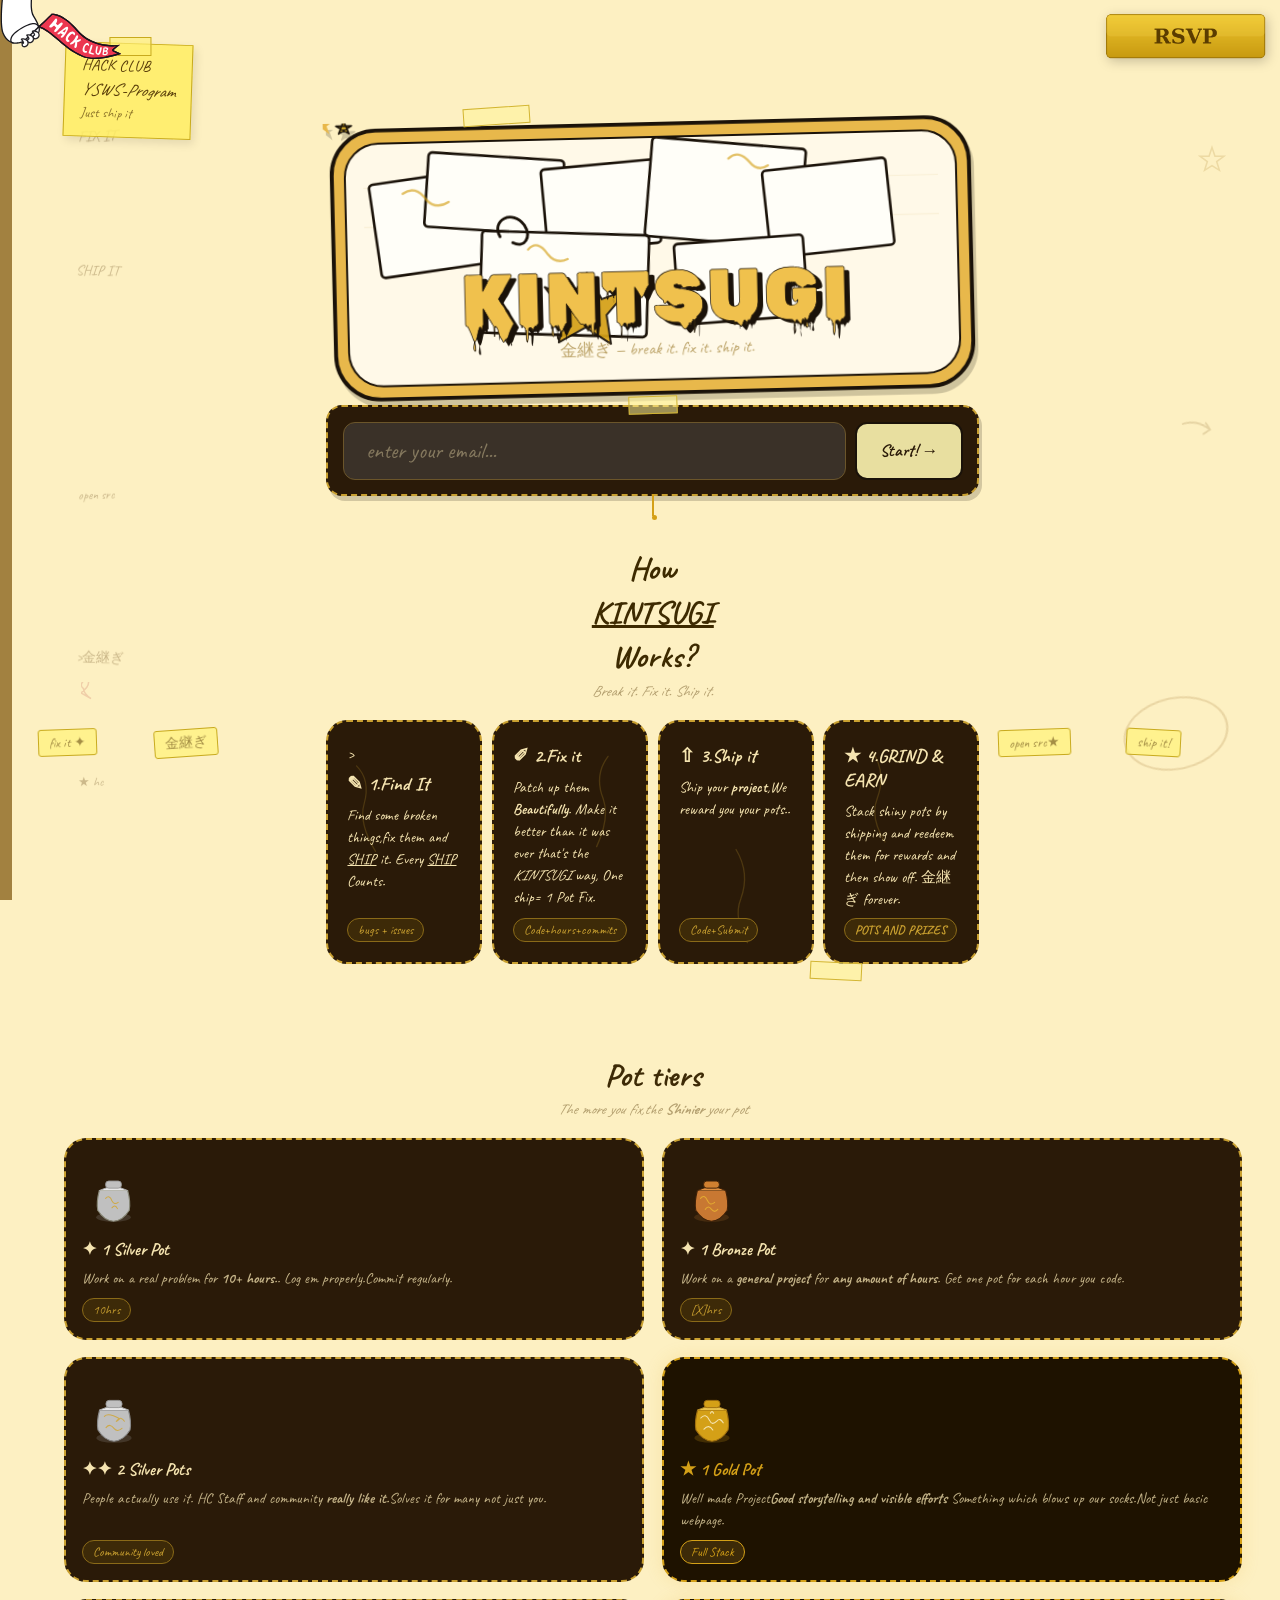
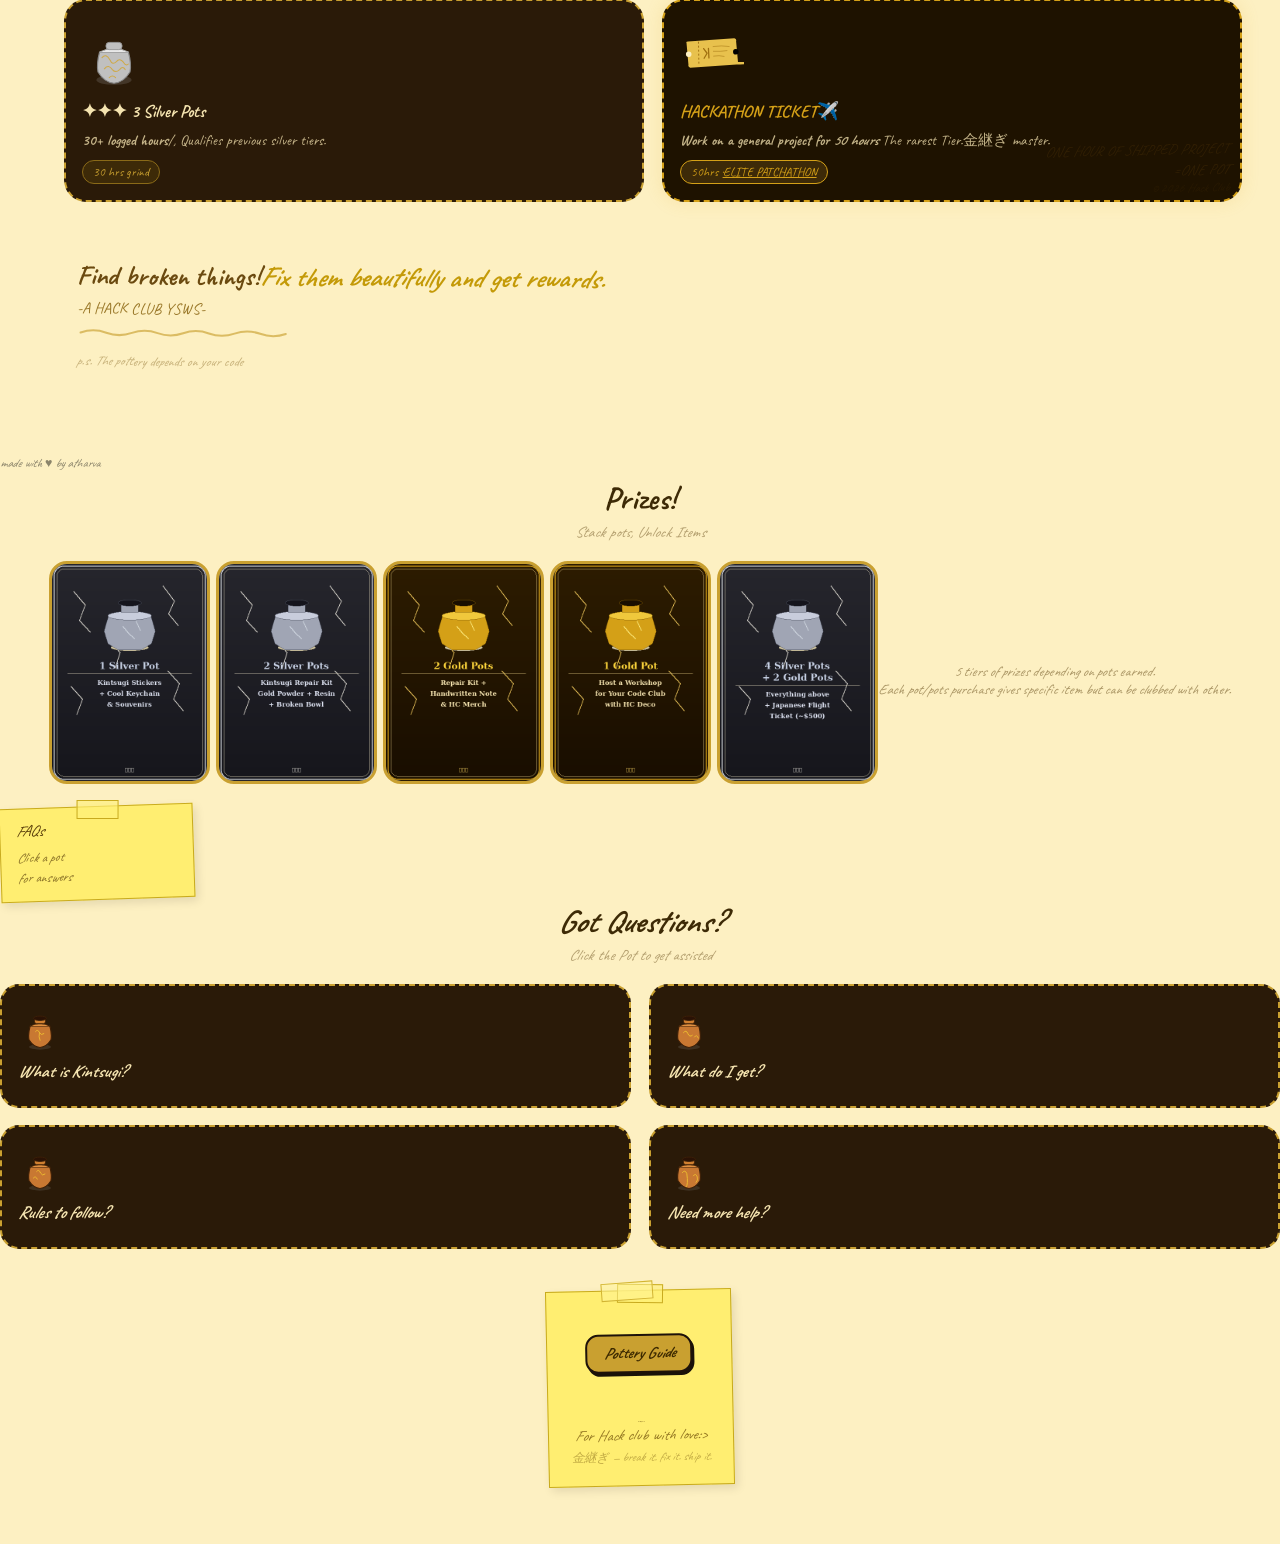
==== commit 807f63fa: "added ticket svg" ====
--- a/index.html
+++ b/index.html
@@ -112,7 +112,7 @@
 <span  class="tiers-sub">The more you fix,the <b>Shinier</b>   your pot </span>
     </div><div class="tiers-grid"><div class="tier-card">
         <svg viewBox="0 0 80 90"  width="63" xmlns="http://www.w3.org/2000/svg">
-<ellipse cx="40" cy="74" rx="22" ry="6" fill="rgba(180,280,180,.18)"/><!--w3 schools axis placingg -->
+<ellipse cx="40" cy="74" rx="22" ry="6" fill="rgba(180,180,180,.18)"/><!--w3 schools axis placingg -->
 <path d="M22 40 Q18 55 20 65 Q28 78 40 79 Q52 78 60  65 Q62 55 58 40Z" FILL="#C0C0C0" STROKE="#887" stroke-width="1.4"/> <path d="M22 40 Q30 36 40 35 Q50 36 58 40"
 FILL="#E8E8E8" STROKE="#AAA" STROKE-WIDTH="1.2"/>
 <rect x="30" y="28" width="20"height="9" rx="4" fill="#c0c0c0" stroke="#999" stroke-width=" 1.2"/><g fill="none"
@@ -122,18 +122,18 @@
 <div class="tier-body">Work on a real problem for <b>10+ hours.</b>. Log em properly.Commit regularly.</div><span class="tier-badge">
 10hrs</span>
 </div><div class="tier-card">
-<svg viewBox="0 0 80 90" width="63"xmlns="http://www.w3.org/2000/svg"><ellipse  cx="40" cy="74" rx="22" ry="6" fill="rgba(180,180,180,.18)"/>
+<svg viewBox="0 0 80 90" width="63"xmlns="http://www.w3.org/2000/svg"><ellipse  cx="40" cy="74" rx="22" ry="6" fill="rgba(200,130,50,.18)"/>
     <path d="M22 40 Q18 55 20 65 Q28 78 40 79 Q52 78 60 65 Q62 55 58 40Z"
-    FILL="#C0C0C0"STROKE="#888" 
-    stroke-width="1.4"/><PATH D="M22 40 Q30 36 40 35 Q50 36 58  40" FILL="#E8E8E8"stroke="#aaa" stroke-width="1.2"/><RECT x="30" y="28" width="20" height="9" rx="4"fill="#c0c0c0" stroke="#999" stroke-width="1.2"/>
-    <g fill="none" stroke="#d4a017" stroke-width="1.3" stroke-linecap="round" opacity="0.7">
+    FILL="#C87832"STROKE="#3D2008" 
+    stroke-width="1.4"/><PATH D="M22 40 Q30 36 40 35 Q50 36 58  40" FILL="#E09040"stroke="#3D2008" stroke-width="1.2"/><RECT x="30" y="28" width="20" height="9" rx="4"fill="#d08030" stroke="#3D2008" stroke-width="1.2"/>
+    <g fill="none" stroke="#f0c030" stroke-width="1.3" stroke-linecap="round" opacity="0.7">
         <path d="M26 50 Q31 44 35 53 Q38 60 44 55"/>
         <PATH D="M32 64 Q36 58 40 64 Q44 69 48 64"/></G>
 
-    </SVG><div class="tier-label">✦ 1 Silver Pot</div>
-        <div class="tier-body">Solve a <b>real problem you face</b>. Open source with good docs showing how you fixed it.</div>
-
-            <span class="tier-badge">Open source</span></div>
+    </SVG><div class="tier-label">✦ 1 Bronze Pot</div>
+        <div class="tier-body">Work on a <b>general project</b> for <b> any amount of hours</b>. Get one pot for each hour you code.</div>
+
+            <span class="tier-badge">[X]hrs</span></div>
 
 
 
@@ -159,7 +159,7 @@
 <g fill="none"  stroke="#fff9e0" stroke-width="1.4"stroke-linecap="round" opacity="0.75">
     <path D="M26 50 Q32 43 37 53 Q40 60 46 54 Q50 49 54 56"/><PATH D="M30 64 Q36 57 41 65 "/>
     <PATH D="M38 44 Q40 40 42 44"/></G></SVG>
-    <DIV class="tier-label" style="color:#d4a017;">★ 1 Gold Pot</div><div class="tier-body">Well made Combo<b>API,backend.frontend,UI/UX</b> Most of them working together properly.Not just 1 thing.</div>
+    <DIV class="tier-label" style="color:#d4a017;">★ 1 Gold Pot</div><div class="tier-body">Well made Project<b>Good storytelling and visible efforts</b> Something which blows up our socks.Not just basic webpage.</div>
         <span class="tier-badge" style="border-color:#d4a017; color:#d4a017;">Full Stack</span></div>
         <div class="tier-card">
             <svg viewBox="0 0 80 90" width="64"
@@ -173,15 +173,23 @@
                 <div class="tier-body"><b>30+ logged hours</b>/, Qualifies previous silver tiers.</div>
                 <span class="tier-badge">30 hrs grind</span></div>
     <div class="tier-card gold-card"><svg viewBox="0 0 80 90" width="64"xmlns="http://www.w3.org/2000/svg"> 
-        <ellipse cx="40"cy="75" rx="22" ry="6" fill="rgba(212,160,23,.2)"/>
-<PATH D="M22 40 Q18 55 20 65 Q28 78 40 79 Q52 78 60 65 Q62 55 58 40Z " FILL="#D4A017" STROKE="#a07010" stroke-width="1.4"/><path d="M22 40 Q30 36 40 35 Q50 36 58 40" fill="#e8c14d" stroke="#b48c28" stroke-width="1.2"/>
-<rect x="30" y="28" width="20" height="9" rx="4" fill="#d4a017" stroke="#a07010" stroke-width="1.2"/>
-<g fill="none" stroke="#fff9e0" stroke-width="1.6" stroke-linecap="round" OPACITY="0.85"><PATH D="M24 48 Q30 40 36 51 Q39 58 45 52 Q49 46 54 53 Q57 59 60 56"/>
-    <path d="M27 62 Q33 54 39 63 Q43 69 49 63 Q53 57 57 63"/><PATH D="M32 73 Q37 67 42 73 Q46 78 51 73"/> <PATH D="M36 42 Q39 37 42 42"/></G>
+        <g transform="translate(6 ,26) 
+        rotate(-3)">
+  <path d="M2 3 Q1 1 4 1L62 0 Q65 1 64 4L65 30 Q666 33 63 33L5 34 Q2 33 3 30Z"  fill="#e8c14d" stroke="a07010" stroke-width="1.6" stroke-linejoin="round"/>
+    <circle cx="4" cy="17" r="3.5" fill="#fdf0c2"stroke="a07010" stroke-width="1.3"></circle> <circle cx="63" cy="17" r="3.5" fill="fdf0c2"stroke="a07010" stroke-width="1.3"></circle>
+        <!--todo one more stipend card-->
+<PATH D="M17 2 L16 32" FILL="none" STROKE="#a07010" stroke-width="1.1" stroke-dasharray="2.5 2.5"/><!--for this feature dasharray i use ai suggestion of great css feature and it give me which is a excelent learning way-->
+<path d="M23 11 L27 17 L23 23 M29 11 L29 23" fill="NONE" stroke="#A07010" stroke-width="1.6" stroke-linecap ="round" stroke-linejoin="round"/>
+<path d="M35 9 Q46 8 55 10" fill="none" stroke="#a07010" stroke-width="1.1" opacity="0.55" stroke-linecap="round"/>
+<path d="M35 15 Q44 16 52 15" fill="none" stroke="#a07010" stroke-width="1.1" opacity="0.55" stroke-linecap="round"/>
+<path d="M35 21 Q42 20 48 22" fill="none" stroke="#a07010" stroke-width="1.1" opacity="0.55" stroke-linecap="round"/>
+</g>
 </SVG>
-<div class="tier-label" style="color:#d4a017;">★★ 2 Gold Pots</div>
-<div class="tier-body"><b>50 Logged hours</b>+exceptionally well built.Verified Quality,The rarest Tier.金継ぎ master.</div>
-<span class="tier-badge" style="border-color:#d4a017;color:#d4a017;">50hrs ·<U>ELITE</U></SPAN></DIV></DIV>
+
+
+<div class="tier-label" style="color:#d4a017;">HACKATHON TICKET✈️</div>
+<div class="tier-body"><b>Work on a general project for <em>50 hours</em></b> The rarest Tier.金継ぎ master.</div>
+<span class="tier-badge" style="border-color:#d4a017;color:#d4a017;">50hrs ·<U>ELITE PATCHATHON</U></SPAN></DIV></DIV>
 </div>
 
 <div class="caption-block">  
@@ -298,7 +306,7 @@
 <A HREF="guide.html" target="_blank"
 class="guide-btn" >Pottery Guide</a>
 </div>
-<span class="maker-title">Made By Atharva</span></Br>  <span class="maker-sub"> For Hack club with love:></span><br>
+<span class="maker-title">Made By Atharva</span><br>  <span class="maker-sub"> For Hack club with love:></span><br>
 <span class="maker-sub" style="opacity:0.45; font-size:0.78rem;"> 金継ぎ — break it. fix it. ship it.</span></div>
 <script src="script.js"></script><!--Todo add a another js file ani.js for better animation cracks -->
 
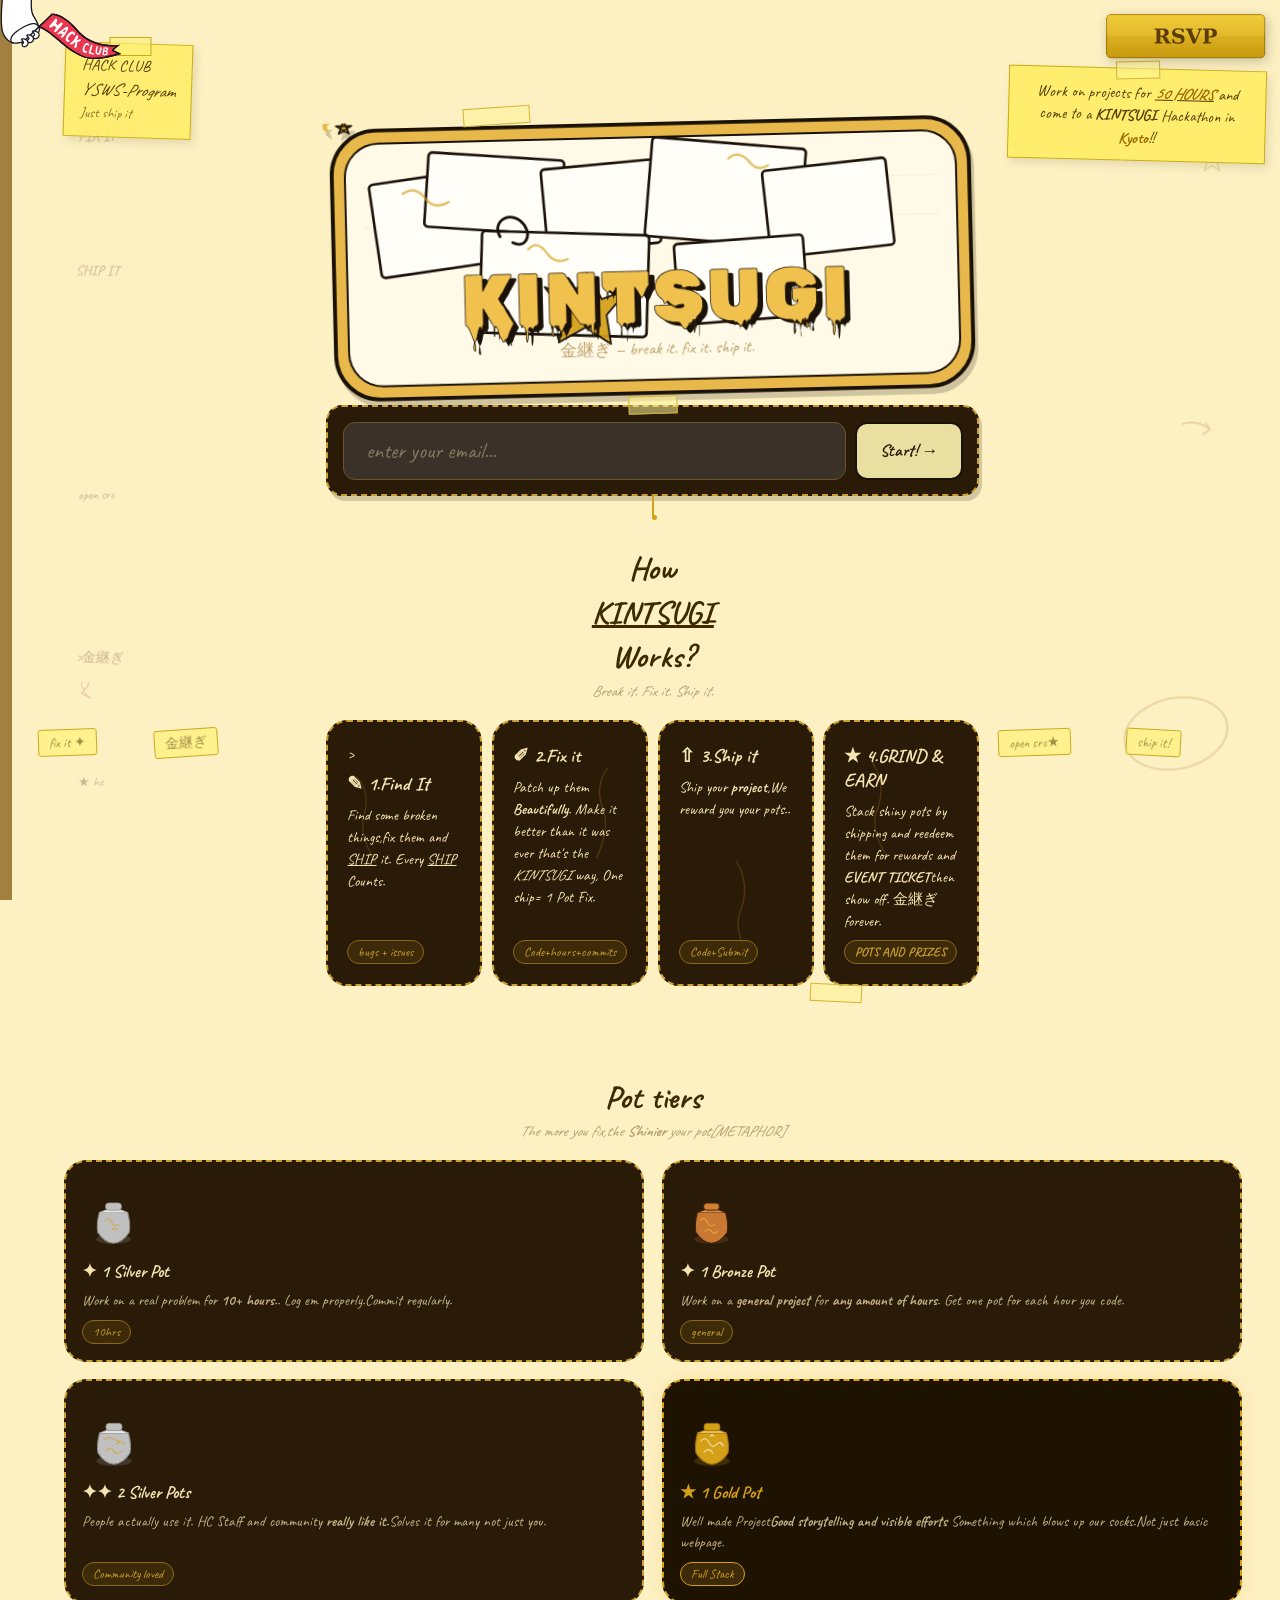
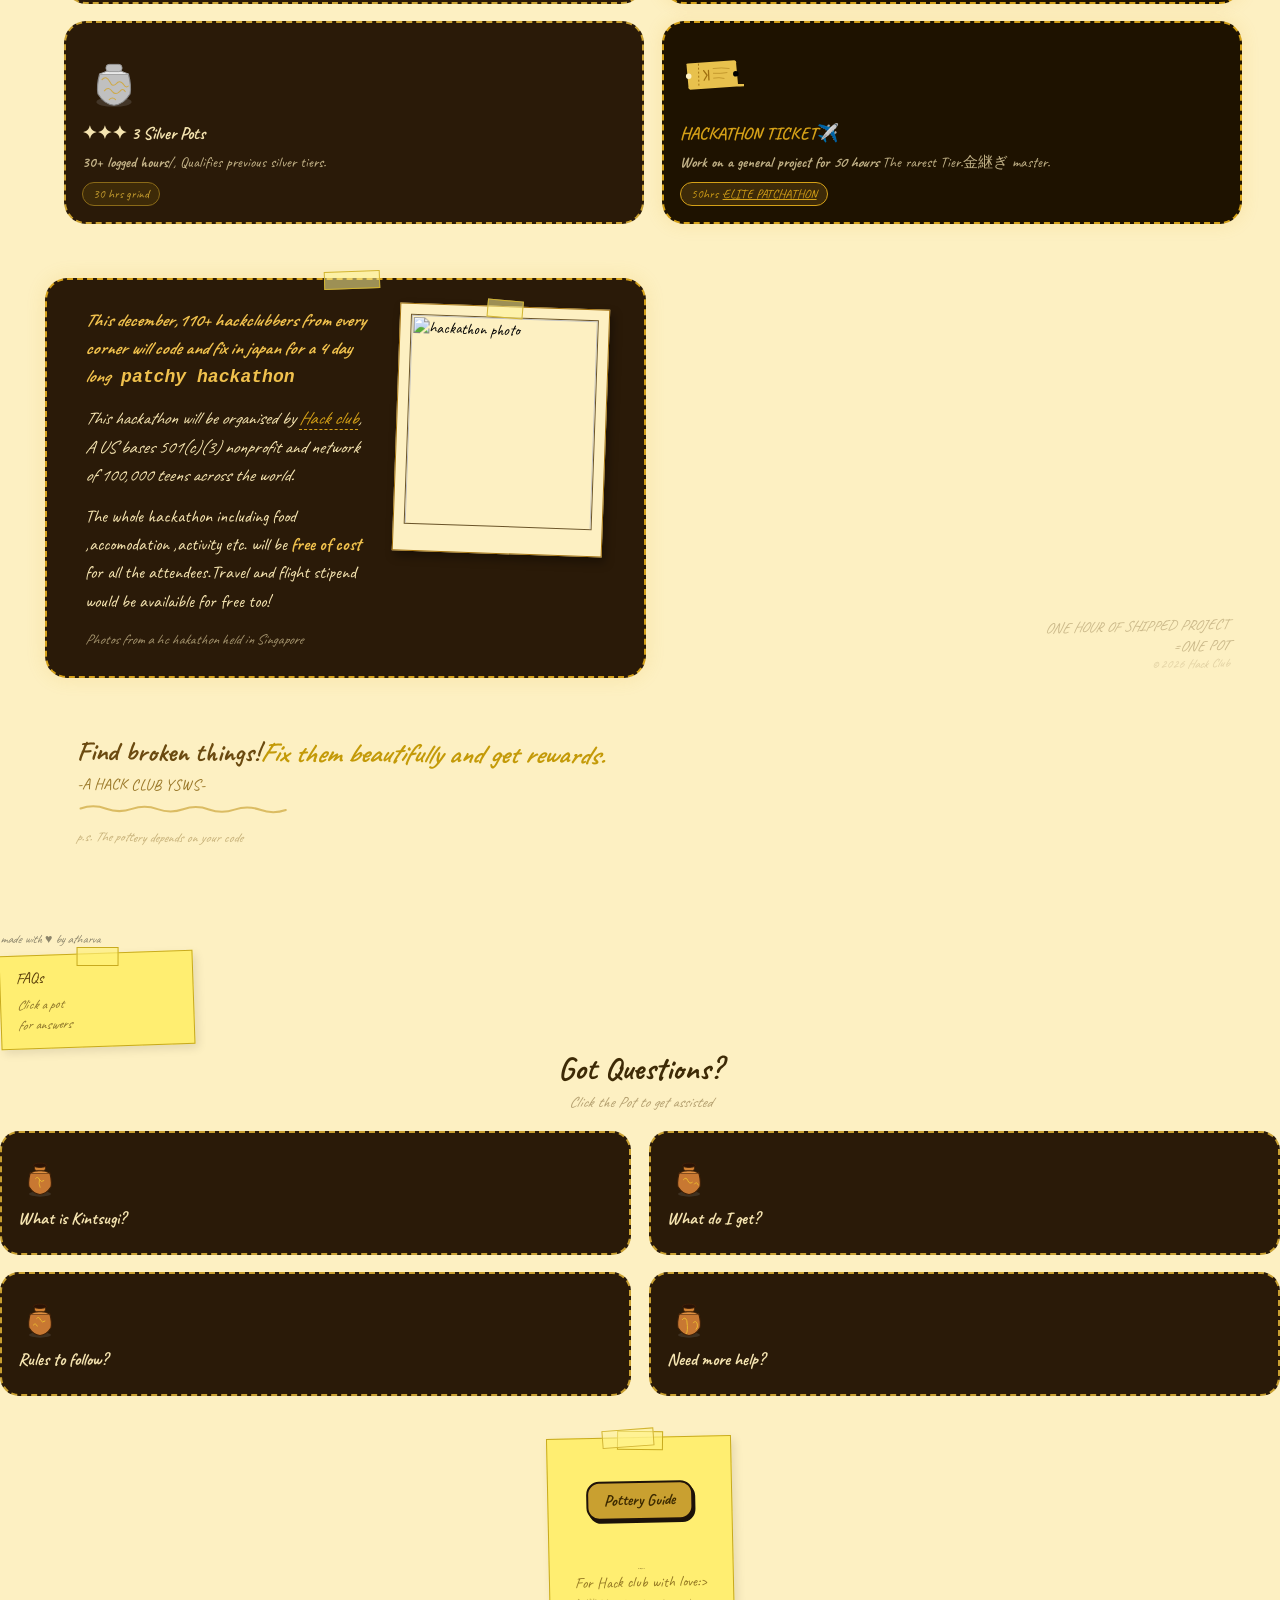
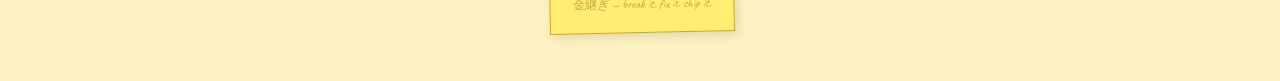
==== commit bff99a2d: "Update index.html with new tags" ====
--- a/index.html
+++ b/index.html
@@ -3,7 +3,7 @@
     <meta name="viewport" content="width=device-width,initial-scale=1.0">
        <LINK REL="icon"  type="image/png" href="favicon-64x64.png">
        
-        <title>Kintsugi-YSWS
+        <title>KINTSUGI-YSWS
         </title>
     
     <LINK HREF="https://fonts.googleapis.com/css2?family=Caveat:wght@400;500;600;700&family=Rubik+Wet+Paint&display=swap"rel="Stylesheet">
@@ -28,7 +28,8 @@
                           <path d="M12 20C12 20 3 13.5 3 8A4.5  4.5 0 0 1 9-1 4.5 4.5 0 01 9 1c0  5.5-9  12-9 12z"fill="none" stroke="#b03030" stroke-width="1.8"/></svg>
                           <a href="https://hackclub.com/" target="_blank" rel="noopener noreferrer"class="flag" aria-label="Hack club"> <img src="flag-orpheus-top.svg" alt="Hack Club Orpheus flag"></a>
 <a href="https://rsvp.hackclub.community/kintsugi" 
-target="_blank" rel  ="noopener noreferrer" class="rsvp-btn"> <img src="rsvp.png" alt="R"></A>
+target="_blank" rel  ="noopener noreferrer" class="rsvp-btn"> <img src="rsvp.png" alt="R"></A><div class="hackathon-banner">
+<div class ="tape" style="width :44px; top:-8px; left:50%; transform:translateX(-50%) rotate(-3deg);"></div> Work on projects for <em><U><b>50 HOURS</b></U></em> and come to a <strong>KINTSUGI</strong> Hackathon in <b>Kyoto</b>!!</div>
                           <div class="page"> 
                            
                             <A HREF="#faq" class="sticky" style="text-decoration:none;display:block;"> 
@@ -104,12 +105,12 @@
 <svg class="crack-svg" viewBox="0 0 160 240"
 xmlns="http://www.w3.org/2000/svg"><path D="M50 25 Q65 48 55 74 Q47 94 63 120"fill="none" stroke="#c9a030" stroke-width="1.4" opacity="0.22" stroke-linecap="round"/></svg>
 <DIV CLASS="how-card-title">&#9733; 4.GRIND & EARN</DIV><div class="how-card-body">
-    Stack shiny pots by shipping and reedeem them for rewards and then show off. 金継ぎ forever.</div> <span class="how-badge">
+    Stack shiny pots by shipping and reedeem them for rewards and <b>EVENT TICKET</b >then show off. 金継ぎ forever.</div> <span class="how-badge">
       <B> POTS AND PRIZES</B></SPAN></DIV></div></DIV>  
 </div>
 <div class="tiers-section">
     <div class="tiers-heading">Pot tiers
-<span  class="tiers-sub">The more you fix,the <b>Shinier</b>   your pot </span>
+<span  class="tiers-sub">The more you fix,the <b>Shinier</b> your pot[METAPHOR] </span>
     </div><div class="tiers-grid"><div class="tier-card">
         <svg viewBox="0 0 80 90"  width="63" xmlns="http://www.w3.org/2000/svg">
 <ellipse cx="40" cy="74" rx="22" ry="6" fill="rgba(180,180,180,.18)"/><!--w3 schools axis placingg -->
@@ -133,7 +134,7 @@
     </SVG><div class="tier-label">✦ 1 Bronze Pot</div>
         <div class="tier-body">Work on a <b>general project</b> for <b> any amount of hours</b>. Get one pot for each hour you code.</div>
 
-            <span class="tier-badge">[X]hrs</span></div>
+            <span class="tier-badge">general</span></div>
 
 
 
@@ -191,7 +192,23 @@
 <div class="tier-body"><b>Work on a general project for <em>50 hours</em></b> The rarest Tier.金継ぎ master.</div>
 <span class="tier-badge" style="border-color:#d4a017;color:#d4a017;">50hrs ·<U>ELITE PATCHATHON</U></SPAN></DIV></DIV>
 </div>
-
+<div class="event-banner">
+<div class="tape" style="width: 56px; top:-9px; left:51%; 
+transform: translateX(-50%)rotate(-2deg);"></div>
+<div class = "event-banner-inner">
+
+<div class="event-banner-text"><p><strong><em>This december,110+ hackclubbers from every corner will code and fix in japan for a 4 day long<code> patchy hackathon</code></em></strong></p>
+    <p><i>This hackathon will be organised by <a href ="https://hackclub.com/" target="_blank" rel="noopener noreferrer" class="slack-link">Hack club</a>, A US bases 501(c)(3) nonprofit and network of 100,000 teens across the world.</i></p>
+    <p>The whole hackathon including food ,accomodation ,activity etc. will be <strong>free of cost</strong> for all the attendees.Travel and flight stipend would be availaible for free too!</p>
+
+    <p class="event-banner-caption"> Photos from a hc hakathon held in Singapore</p>
+</div>
+<div class="event-banner-photo"><div class="tape" style="width:36px; top:-7px; left:50%; transform:translateX(-50%) rotate(3deg);"></div>
+<img src="hc1.webp" alt="hackathon photo"></div>
+</div>
+
+
+</div>
 <div class="caption-block">  
 <p class="caption-main">Find broken things!<em>Fix them beautifully and get rewards.</em></p>
 <p class="caption-sub">-A HACK CLUB YSWS-</P>
@@ -208,15 +225,7 @@
            <div class="float-note"style="left:12%;animation-duration:7s; animation-delay:2s;transform:rotate(-4deg) "> 金継ぎ</div>
            <div class="float-note"  style="left:78%;animation-duration:9s;animation-delay:.6s;">open src★</div>
             <div class="float-note" style=" left:55%;  animation-duration:6.7s; animation-delay:3s; transform :rotate(2deg)">Get cool stuff</div>  
-            
-         <div class="tiers-section" id="prizes"><div class ="tiers-heading"> Prizes! 
-<span class="tiers-sub">Stack pots, Unlock Items</span> </div> <div class="cards"><img src="1.png" class="prize-card card 1"><img src="2.png" class="prize-card card 2"><img src="3.png" class="prize-card card 3"><img src="4.png" class="prize-card card 4"> 
-    <img src="5.png" class="prize-card card 4" ><p class="prize-note">
-        5 tiers of prizes depending on pots earned.<br>
-        <em>Each pot/pots purchase gives specific item but can be clubbed with other.</p></div>
-<!--todo add more info abt this stuff-->
-
-
+        
 
             
            <div class ="faq-section" id="faq">
--- a/style.css
+++ b/style.css
@@ -45,7 +45,7 @@
      pointer-events:none;} .doodle {position:fixed; z-index:4; pointer-events: none;  opacity:.17;}
        .page {position:relative; z-index:10;
          width:100% ;
-        min-height:99vh; padding:2vh 3vw 8vh 4rem; display:grid; grid-template-columns:1fr 1fr; grid-template-rows:auto auto auto  auto auto;  gap:2.2rem 4vw; align-items:start; 
+        min-height:99vh; padding:2vh 3vw 8vh 4rem; display:grid; grid-template-columns:1fr 1fr; grid-template-rows:auto auto auto auto auto auto;  gap:2.2rem 4vw; align-items:start; 
     }
 /* sticky note*/ /*todo:add some more note*/ .sticky { grid-column:1; grid-row:1;  
     justify-self:start; align-self: end; 
@@ -80,8 +80,26 @@
                 translateY(-3PX) ;FILTER:DROP-SHADOW(5PX 8PX 1PX RGBA(27,28,0,.25));} .sticker-wrap svg{
                     width:100%; height:auto; display:block;
                 } 
-                 .caption-block{ grid-column:1;
-grid-row:5;
+    .event-banner{grid-column: 1\-1; grid-row:5;  position:relative;
+    background:  #2a1a08; border:2px dashed #d4a019; border-radius:22px; 
+padding :1.6rem 2.4rem ;
+box-shadow:0  0 20px rgba(212, 160,23,.14) ;
+margin:0.6rem -1.5vw;}
+.event-banner-inner{display :flex ; align-items :flex-start; 
+    gap:1.8rem ;}   .event-banner-text { flex:1;  font-family: 'Caveat', cursive; font-size:1.13rem; 
+    line-height: 1.56;;
+color :#f5e4b0 ;}/* got suggestion that font is a bit unclear so  will be seeking an alt like comic neu*/
+    .event-banner-text p{ margin-bottom: .81rem;} .event-banner-text strong{color:#f0c14d} .event-banner-text code{color:#f0c14d;} .event-banner-caption{
+        font-size :.9rem ; font-style :italic ; opacity :.6;
+        margin-bottom:0 !important; /* this margin is one of the main format and i dont wanna ruin it*/
+    } .event-banner-photo{position :relative; flex-shrink :0; width:210px; background:#fdf0c2; 
+    padding :10px 10px  26px; border:1.10100001010px solid  #a07010 ; box-shadow:3.101920px 5.01928px 10.010192px rgba(0,0,0,0.35); transform:rotate(2deg);}.event-banner-photo img{width:100%; height:210px;
+    object-fit :cover ; display: block; border:1px solid #6b552a;} 
+    @media(max-width :698px ){
+        .event-banner-inner{flex-direction: column; align-items: center;}.event-banner-photo{transform:rotate(0deg);}
+    }
+    .caption-block{ grid-column:1;
+grid-row:6;
 padding: 0.8rem;
 transform:rotate(.4deg);}
 .caption-main{font-size:clamp(1.2rem,2.5vw,1.7rem); font-weight:695;
@@ -104,7 +122,7 @@
         /*scribble*/
     .corner-note  {
                    grid-column:2;
-                grid-row:4;
+                grid-row:5;
                 justify-self:end;
                align-self:end; 
                padding:.8rem ;
@@ -219,7 +237,7 @@
        transform:rotate(-2deg); animation:floatnote linear infinite;} @keyframes floatnote{ 0%{top:109vh; opacity:0;} 10%{opacity:1;} 90%{opacity:.7;}; 
        100%{top:-10vh; opacity:0;
        }}
-.faq-section{grid-column:1/-1; grid-row:5; justify-self:stretch;  padding:.4rem 0 .6rem; max-width :100%; width:100%; position:relative; z-index:10;} .faq-heading{
+.faq-section{grid-column:1/-1; grid-row:6; justify-self:stretch;  padding:.4rem 0 .6rem; max-width :100%; width:100%; position:relative; z-index:10;} .faq-heading{
     font-family: 'Caveat' , cursive; font-size: clamp(1.5rem, 3vw,2rem); font-weight:698; color:#3d2a06; text-align:center; display:flex; flex-direction:column; align-items:  center;
     gap:.2rem; margin-bottom :.2rem;
 } .faq-sub{
@@ -248,8 +266,7 @@
         background:rgba(255,240,120,.65); border:1px solid #c8aa1e;}
     .maker-title{ font-size:1.2 ; font-weight:699; color:#5A3E0A; 
     }.maker-sub{font-size:0.96rem; color:#7a5a10; opacity:0.8;}
-    /*TODO ADD STYLE EVEN BETTER FRO THE RSVP 
-    Rsvp butn*/ .rsvp-btn{ position: fixed;top:13px; right:14px; 
+    .rsvp-btn{ position: fixed;top:13px; right:14px; 
         z-index:201; display:block; line-height:0; } .rsvp-btn img{ height:46px; width:auto; 
 display:block; filter:drop-shadow(2px 3px 6px rgba(0,0,0,0.21)); transition :transform 0.2s ease,filter 0.2s ease;
         } .rsvp-btn img:hover { transform:scale(1.06) 
@@ -257,7 +274,20 @@
 { width:clamp(81px,14vw,161px);border-radius:18px; 
     border:3px solid #c9A030;margin-left: 6px;
     transition:transform 0.2s ease;
-     user-select: none; } .prize-card:first-child {margin-left:0;
+     user-select: none; }
+     
+.hackathon-banner {position :absolute ; 
+top:68px; right:14px; z-index:199; max-width:258px;
+background :rgba(255,238,100,.9); 
+border :1px solid #C8AA1E; COLOR:#5A3E0A; font-family: 'Caveat' ,cursive; font-size :1reml; line-height :1.4; text-align :center; padding:.8rem 1rem .7rem;
+box-shadow: 3px 4px 10px rgba(0,0,0,.1);  
+transform: rotate(1.5deg);} .hackathon-banner b{color :#a06a00 ;} @media(max-width:700px){.hackathon-banner{
+position :relative ; 
+top:auto ; right:auto; max-width:90% ; margin :1rem auto 0 ; 
+transform :rotate(0.5deg);
+}
+}
+     .prize-card:first-child {margin-left:0;
      } 
 
        .card1{transform:rotate(-10deg)
@@ -283,3 +313,12 @@
          border-radius: 13px;padding:.3rem 1rem;text-decoration: none ;
           transition: transform 0.2s ease; box-shadow:2px 3px 0 #1a1209;}
     .guide-btn:hover{ transform:translateY(-2px) ;box-shadow: 4PX 5PX 0 #1A1209;;}
+.tier-card:has(.tier-label[style*="HACKATHON TICKET"]){
+    background:linear-gradient(135deg,#1e1200 0%,#2a1c05
+    40% ,#1a1100 100% ); border-color :#f0c14d;  BOX-SHADOW:0 0 26PX RGBA(240,193,77,.28), inset 0 1px 0 rgba(255,240,190,.08);  position:relative ; overflow: hidden;
+}.tier-card:has(.tier-label[style*="HACKATHON TICKET"])::before{
+content:''; position:absolute; top:-50%; left:-59%; width:60% ; height :220%;
+background: linear-gradient(75deg ,transparent 40%,rgba(255,240,190,.18) 50%, transparent 60%);animation: ticketShine 3.2s ease-in-out infinite;
+pointer-events: none ;} @keyframes ticketShine{0%{transform: translateX(0);}
+50%{ transform: translateX(260%);}
+100%{transform :translateX(260%);}}
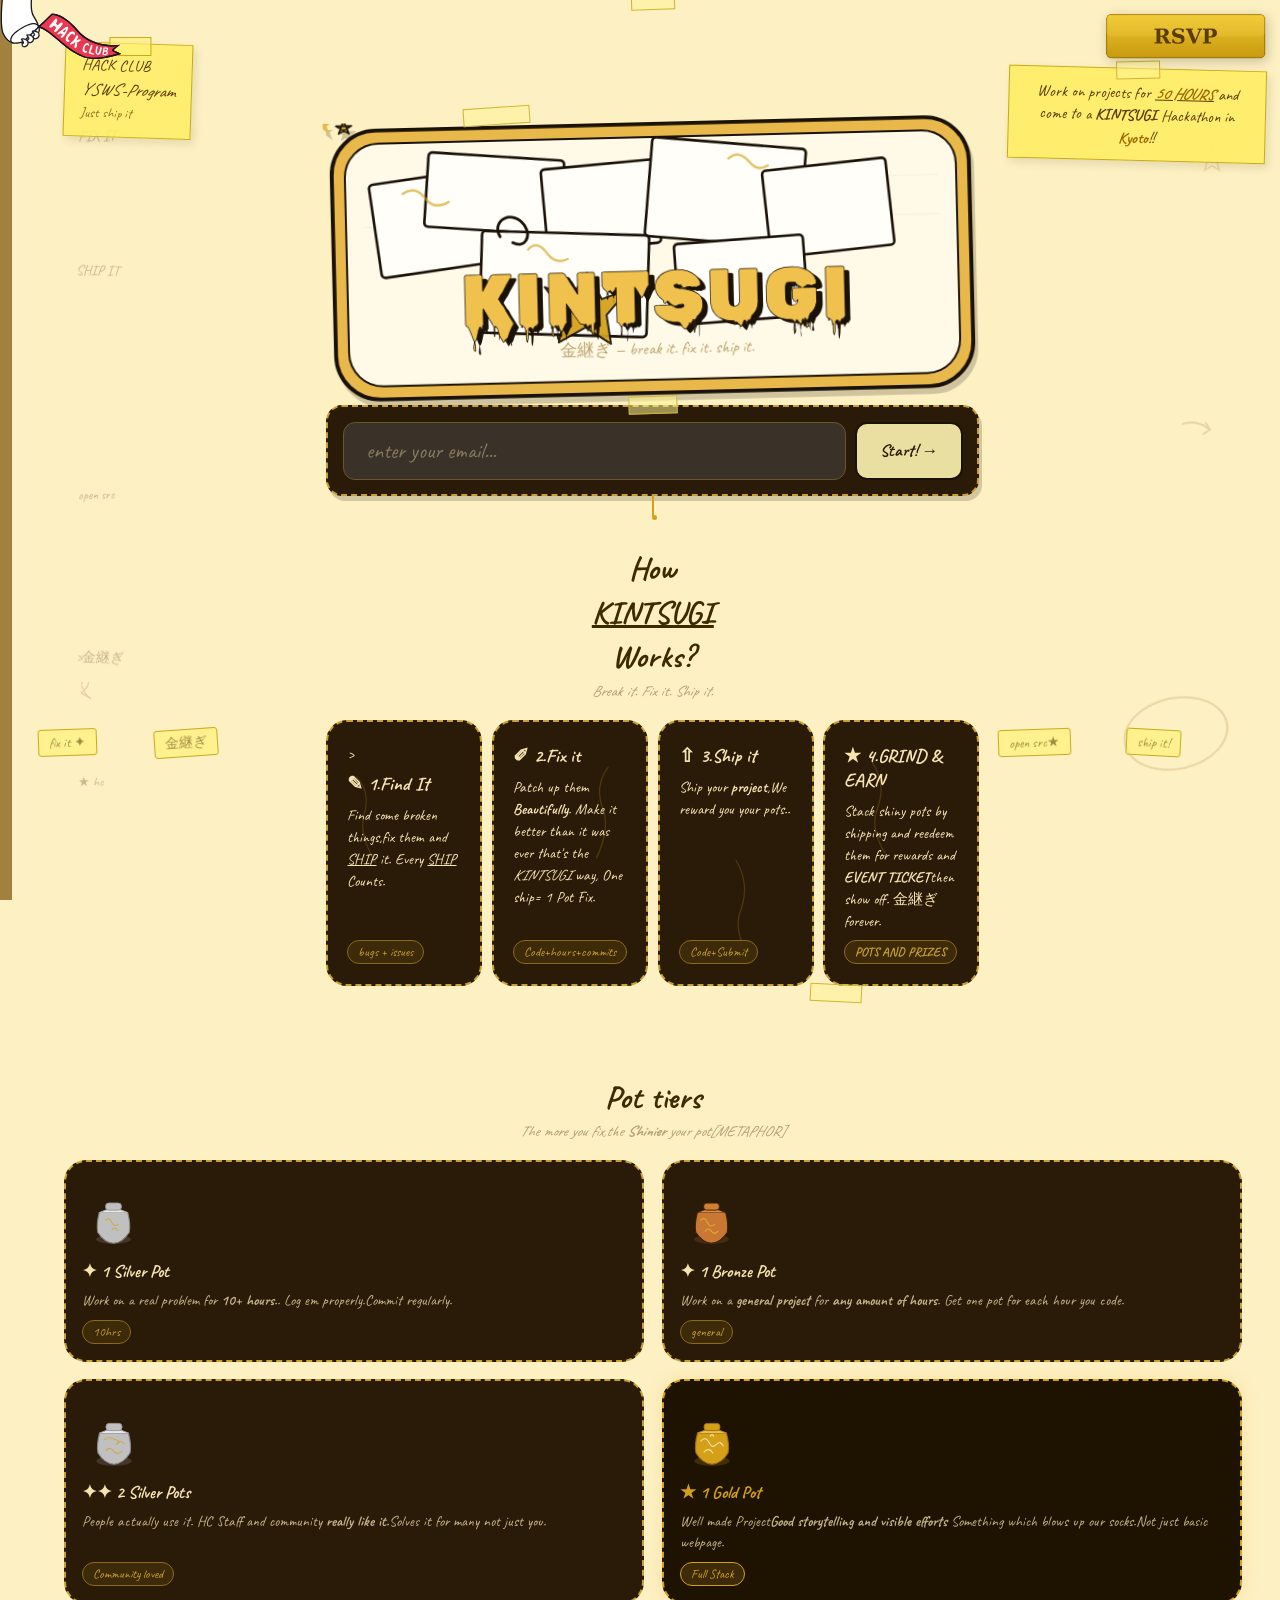
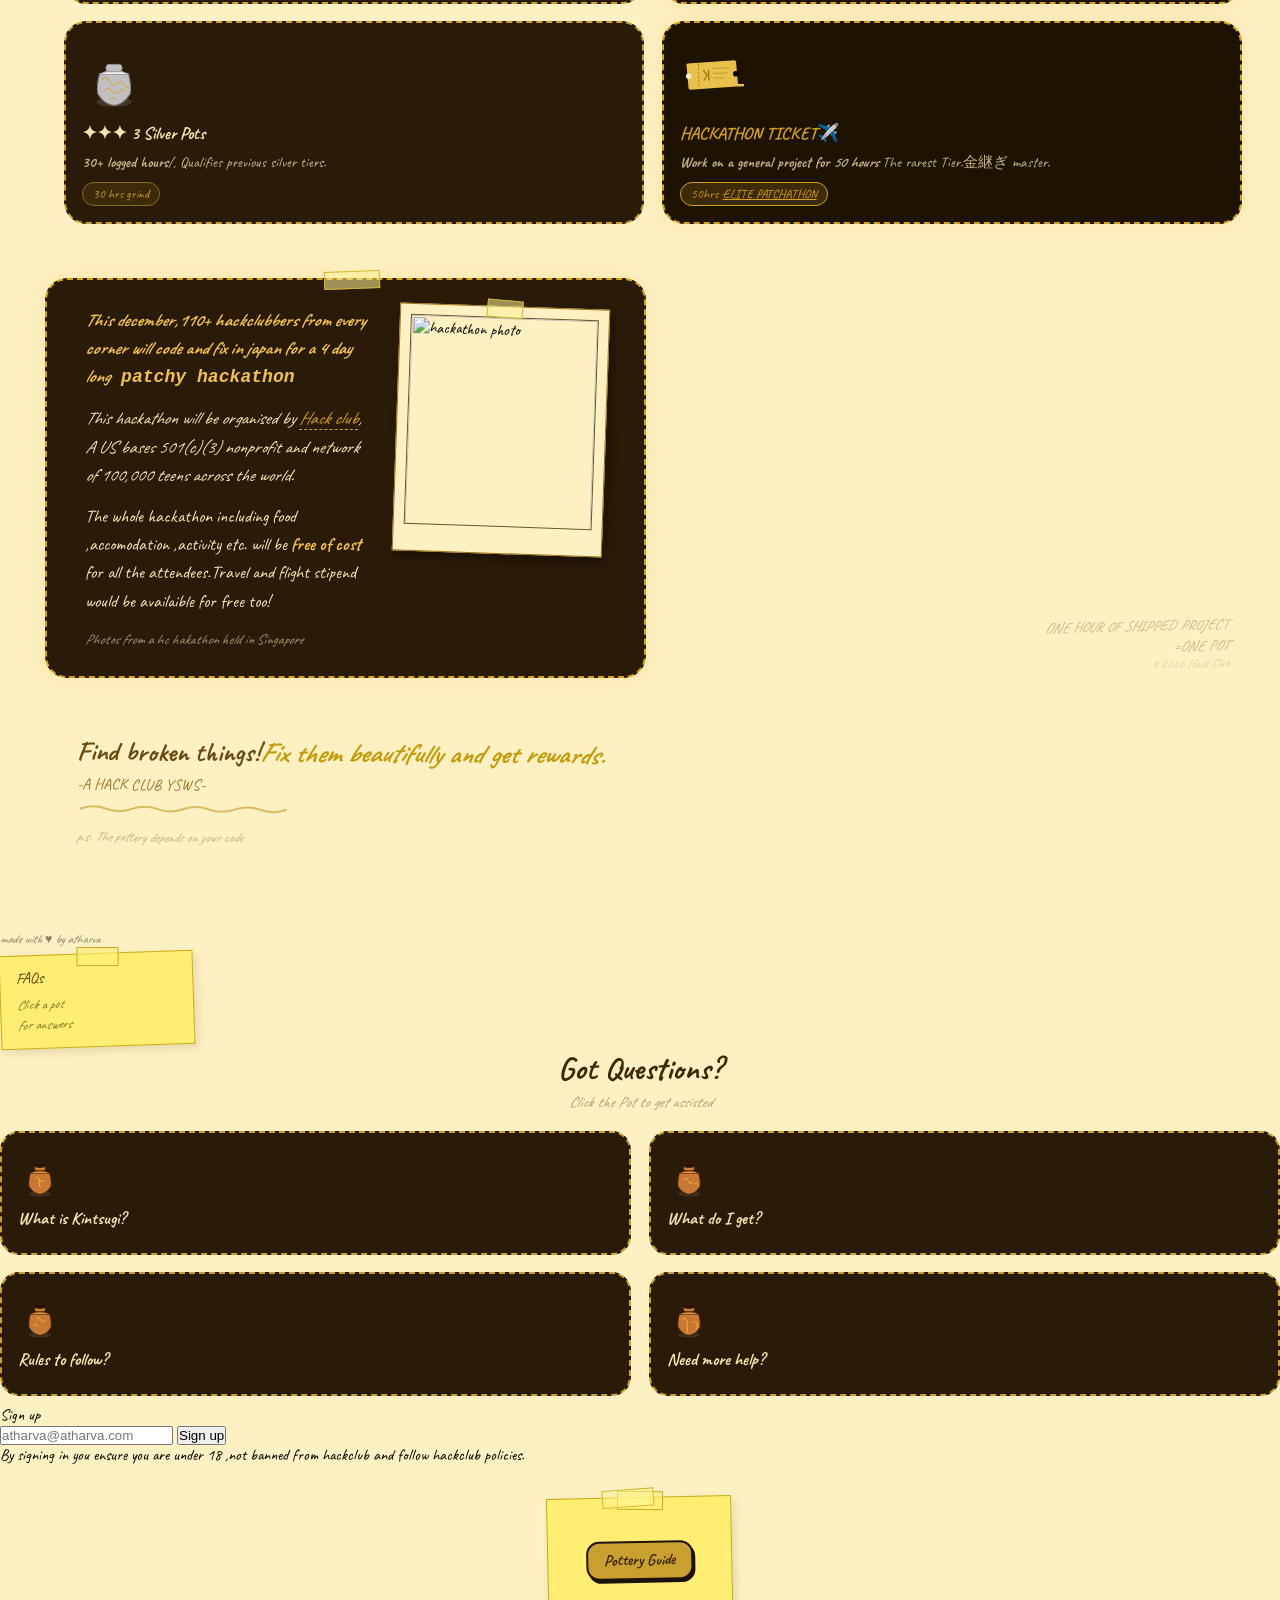
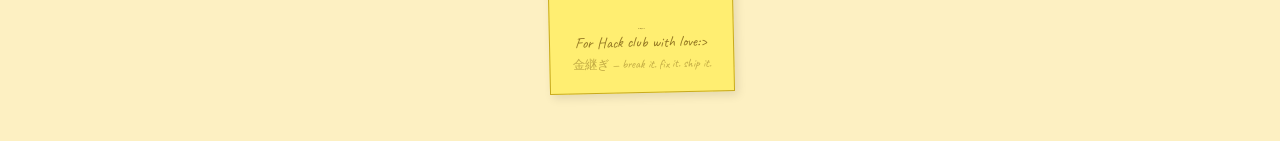
==== commit 02cee4e9: "mini login" ====
--- a/index.html
+++ b/index.html
@@ -308,6 +308,18 @@
 
     <div CLASS="faq-a">Ask at <a href="https://hackclub.enterprise.slack.com/archives/C0B387LS21G" target="_blank" class="slack-link">#kintsugi-help </a> on Slack.Read the full FAQs at <a href="https://hackclub.enterprise.slack.com/archives/C0B2Y5YEZAR" target="_blank"class="slack-link"> #kintsugi</a>  Your question will surely be answered.</div></div></div></div>
     
+<div  class="mini-signup">
+<div class="tape" style="width :44px; top:-8px; left:51%; transform :translateX(-50%) rotate(-2deg);"></div>
+<div class ="mini-signup-title">Sign up</div><input type="email" class="mini-signup-input" placeholder ="atharva@atharva.com">
+<button class ="mini-signup-btn">Sign up</button>
+<div class="mini-signup-note">
+    By signing in you ensure you are under 18 ,not banned from hackclub and follow hackclub policies.
+
+</div>
+
+
+    
+</div>
 <DIV CLASS="maker-note"> <div class="tape" style="width:52px; top:-9px; left:30%;
 transform:rotate(-3deg);"></div>
 
@@ -329,6 +341,4 @@
             </body></html>
 
 
-    
-
  
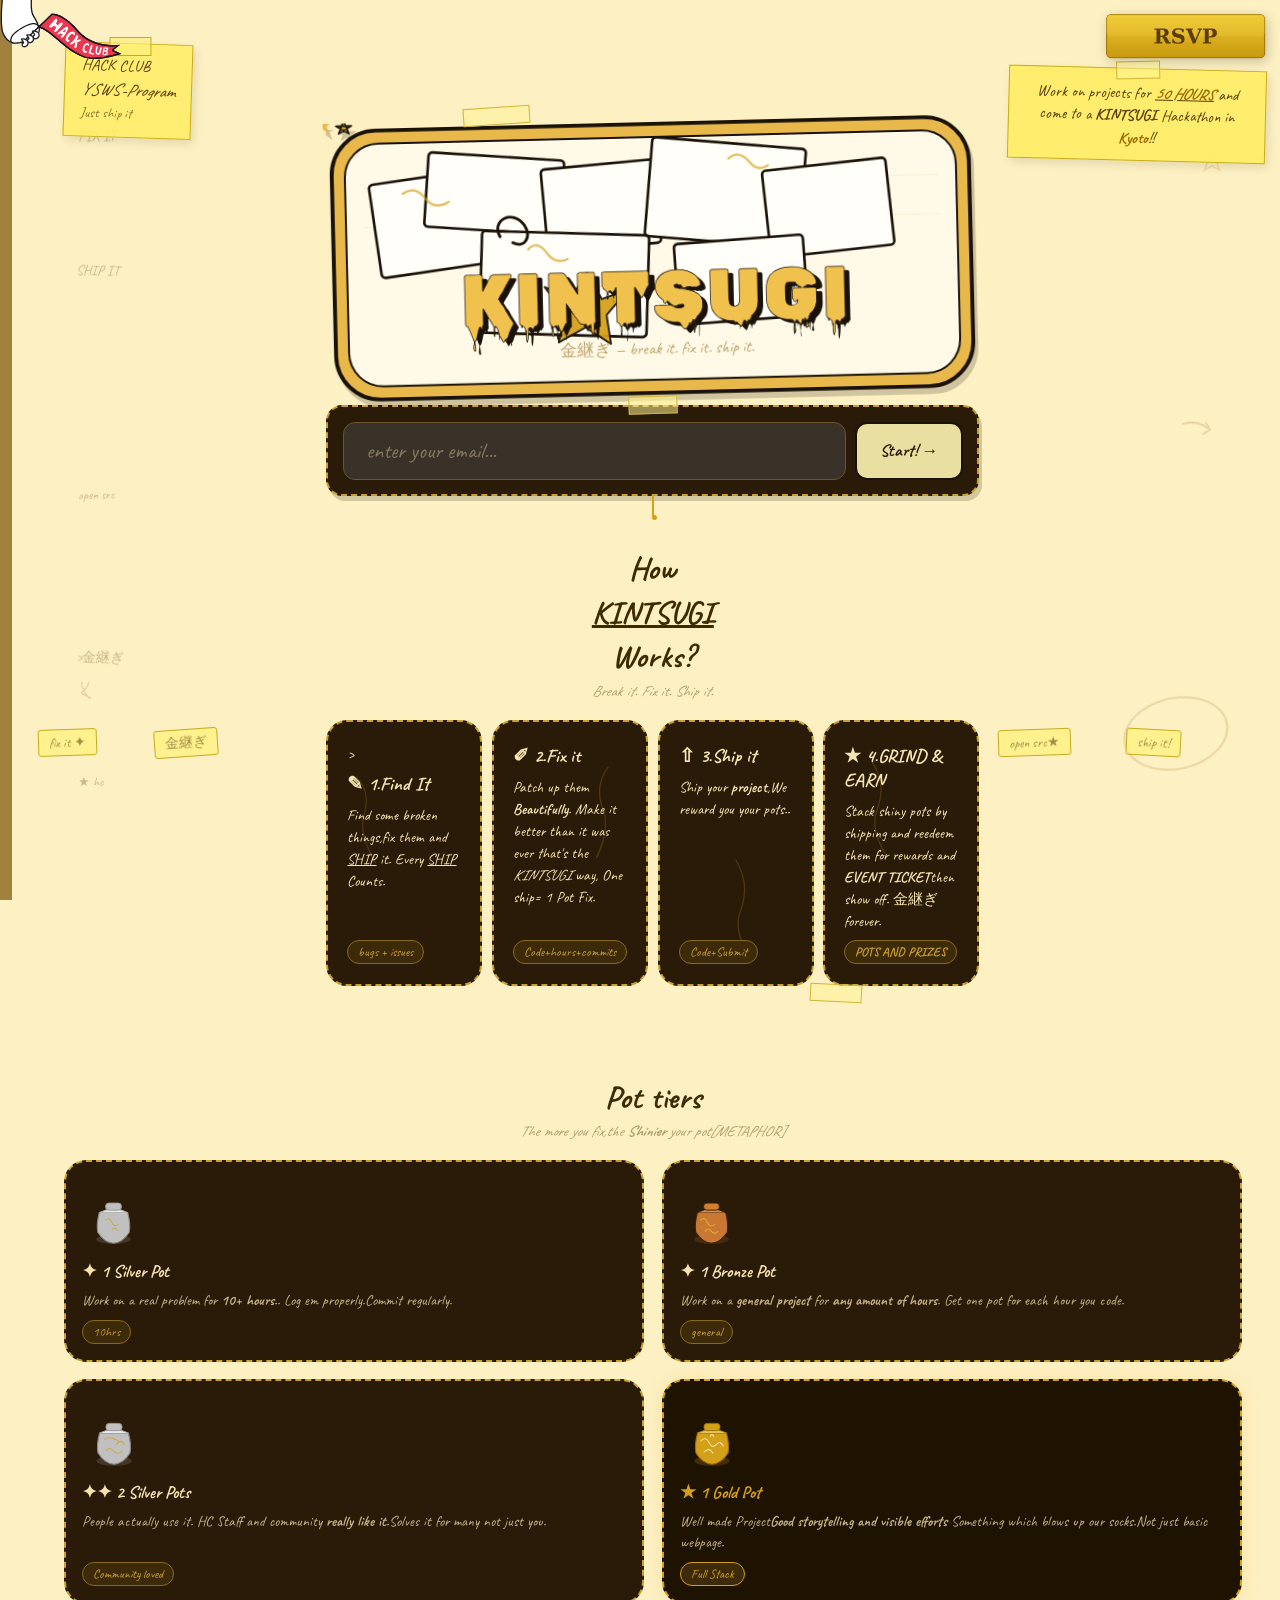
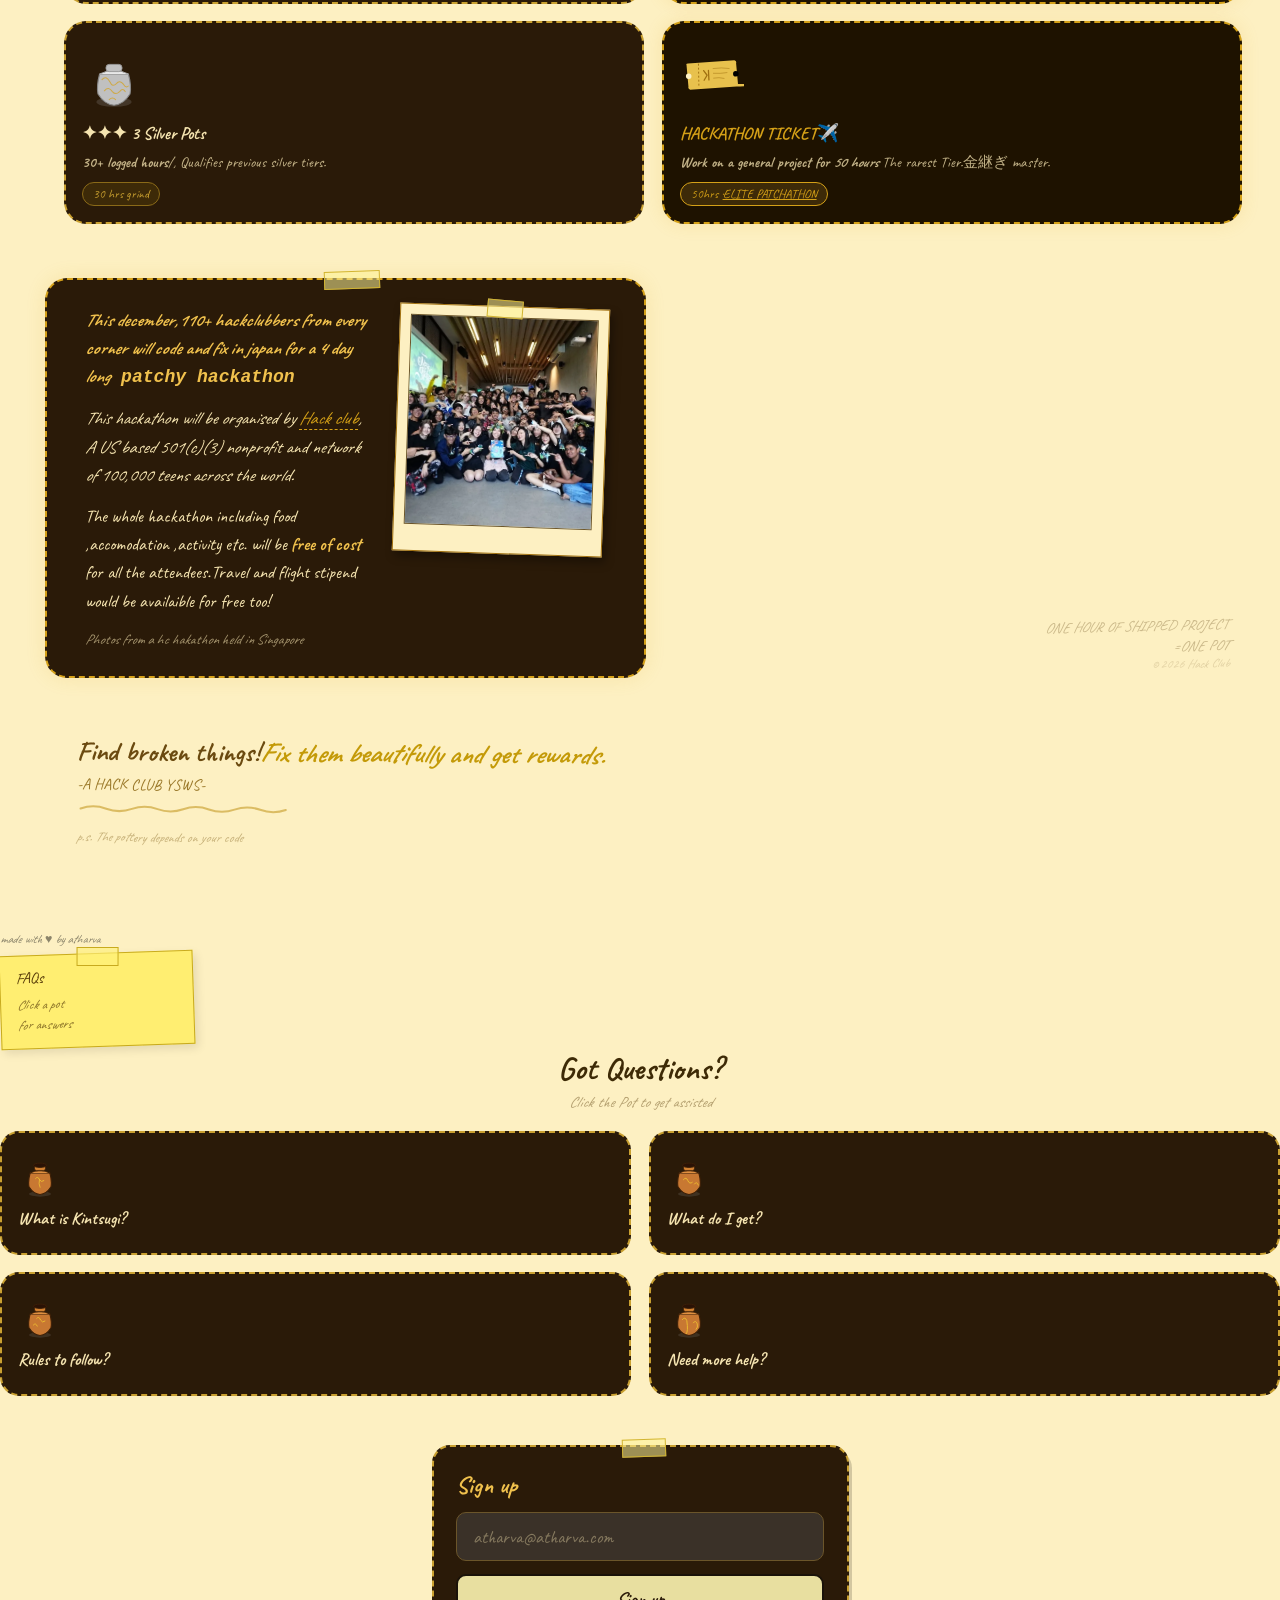
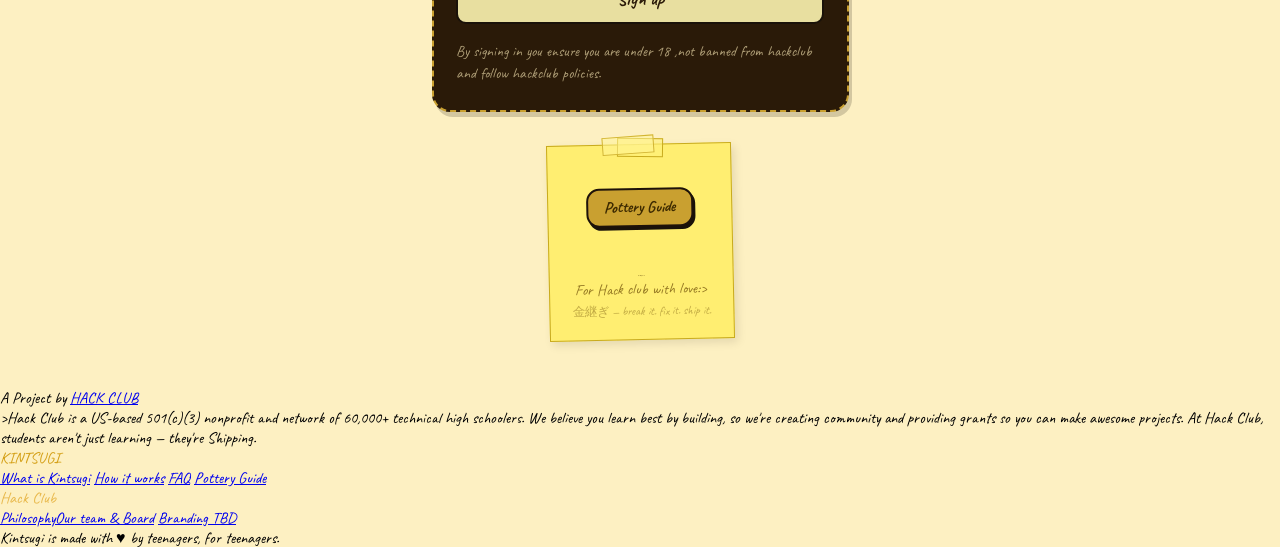
==== commit a1fb9b9d: "site footer" ====
--- a/index.html
+++ b/index.html
@@ -198,7 +198,7 @@
 <div class = "event-banner-inner">
 
 <div class="event-banner-text"><p><strong><em>This december,110+ hackclubbers from every corner will code and fix in japan for a 4 day long<code> patchy hackathon</code></em></strong></p>
-    <p><i>This hackathon will be organised by <a href ="https://hackclub.com/" target="_blank" rel="noopener noreferrer" class="slack-link">Hack club</a>, A US bases 501(c)(3) nonprofit and network of 100,000 teens across the world.</i></p>
+    <p><i>This hackathon will be organised by <a href ="https://hackclub.com/" target="_blank" rel="noopener noreferrer" class="slack-link">Hack club</a>, A US based 501(c)(3) nonprofit and network of 100,000 teens across the world.</i></p>
     <p>The whole hackathon including food ,accomodation ,activity etc. will be <strong>free of cost</strong> for all the attendees.Travel and flight stipend would be availaible for free too!</p>
 
     <p class="event-banner-caption"> Photos from a hc hakathon held in Singapore</p>
@@ -329,6 +329,42 @@
 </div>
 <span class="maker-title">Made By Atharva</span><br>  <span class="maker-sub"> For Hack club with love:></span><br>
 <span class="maker-sub" style="opacity:0.45; font-size:0.78rem;"> 金継ぎ — break it. fix it. ship it.</span></div>
+<div class ="site-footer">
+<div class="footer-top">A Project by <a href="https://hackclub.com/"target = "_blank" 
+    rel="noopener noreferrer"class="footer-brand">HACK CLUB</a>
+
+</div>
+<P CLASS ="footer-blurb">>Hack Club is a US-based 501(c)(3) nonprofit and network of 60,000+ technical high schoolers. We believe you learn best by building, so we're creating community and providing grants so you can make awesome projects. At Hack Club, students aren't just learning — they're <span class = "footer-shipping">Shipping</span>.
+
+
+</P>
+
+<div class ="footer-cols">
+<div class="footer-col"><div class="footer-col-title" style ="color :#d4a017;">KINTSUGI</div>
+ <a href="#faq">What is Kintsugi</a>
+            <a href="#faq">How it works</a>
+            <a href="#faq">FAQ</a>
+            <a href="guide.html">Pottery Guide</a>
+
+</div>
+<DIV CLASS="footer-col"><div class="footer-col-title"
+    style="color :#e8b84b";>Hack Club</DIV>
+
+
+<a href ="https://hackclub.com/philosophy/"target="_blank"rel="noopener noreferrer">Philosophy</a><a href ="https://hackclub.com/team/"target="_blank" rel="noopener noreferrer">Our team &amp; Board</a>
+<a  href="https://hackclub.com/branding/" target="_blank" rel="noopener noreferrer">Branding </a>    
+<a href ="https:idk">TBD</a>
+
+
+</div>
+
+
+</div><P CLASS="footer-bottom">Kintsugi is made with ♥ by teenagers, for teenagers.</P>
+
+
+</div>
+
+
 <script src="script.js"></script><!--Todo add a another js file ani.js for better animation cracks -->
 
 
@@ -341,4 +377,6 @@
             </body></html>
 
 
+    
+
  
--- a/style.css
+++ b/style.css
@@ -144,7 +144,34 @@
 max-width:653px ; margin: .3rem 0  1.6rem ; 
 display: flex; 
 flex-direction: column; align-items: center ;
-}.login-bar{
+}
+
+.mini-signup{width: 100%; max-width:  417px;  position:relative ; background:#2a1a08; 
+border:2px dashed #c9a030; border-radius :18px; 
+padding:1.4rem 1.4rem 1.6rem; margin:2.5rem auto 1rem; box-shadow :3px 5px 0 rgba(26,18,9,.18);} .mini-signup-title{font-family :'Caveat', cursive; font-weight: 700; 
+font-size :1.5rem; color:#f0c14d; margin-bottom :.8rem;}
+.mini-signup-input{width:100% ;background :#3a3128; 
+border: 1px solid #6b552a; border-radius :10px; padding:.7rem 1rem;
+font-family:'Caveat',cursive;
+font-size:1.15rem ; color:#f5e4b0; outline :none; 
+margin-bottom:.8rem;}
+.mini-signup-input::placeholder {color :rgba(245,228,175,.4); 
+}.mini-signup-btn{width:100% ; padding:.7rem 0; background :#e8dfa0; 
+border  :2px solid #1a1209; 
+border-radius :10px; 
+color:#2a1a08; font-family :'Caveat', cursive;  font-weight :700; font-size:1.16rem; 
+cursor:pointer; transition: transform .15s ease; 
+margin-bottom :1rem;}.mini-signup-btn:hover{transform:translateY(-2px);}.mini-signup-note {
+    font-family :'Caveat', cursive;  font-size :.95rem; line-height:1.46; 
+    color:rgba(245,228,176,.65) ;
+}
+
+
+
+
+
+
+.login-bar{
 display:flex; 
 width: 100%; background :#2a1a08;  
   border:2px dashed #c9a030;
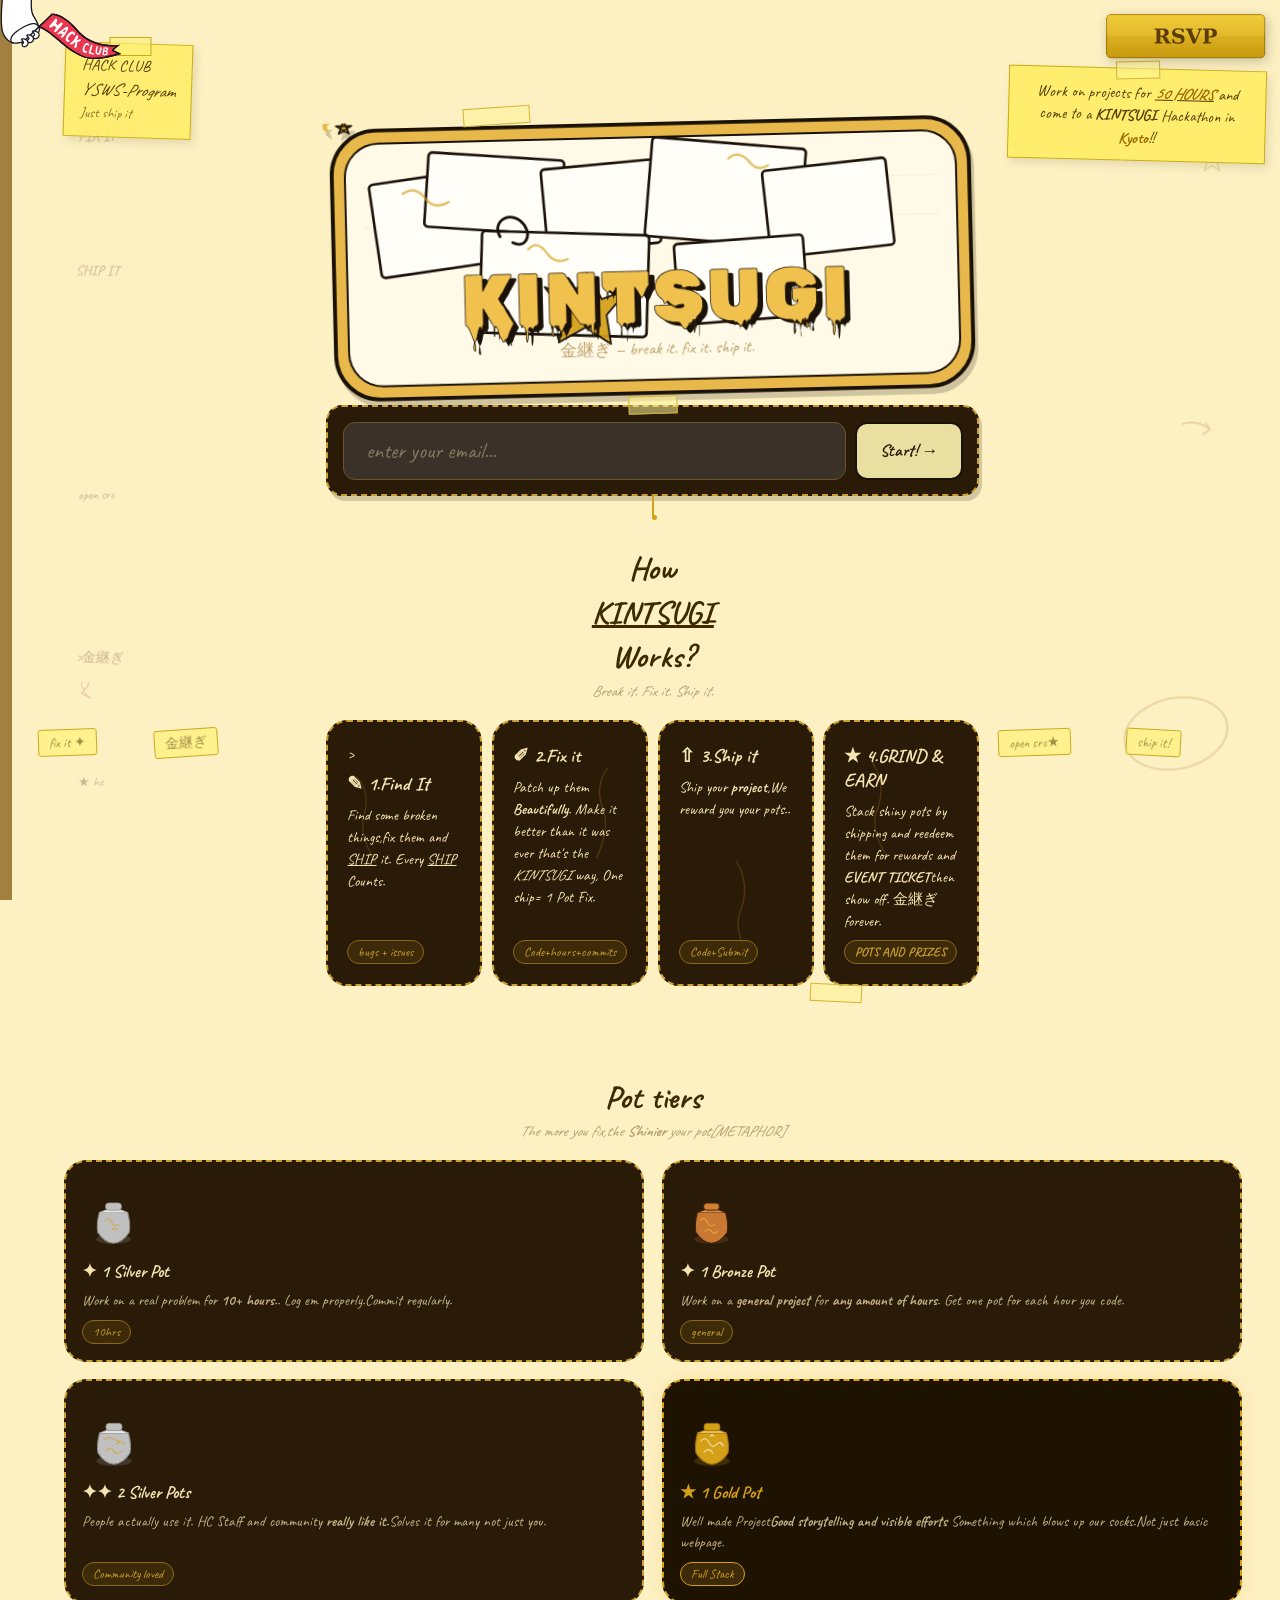
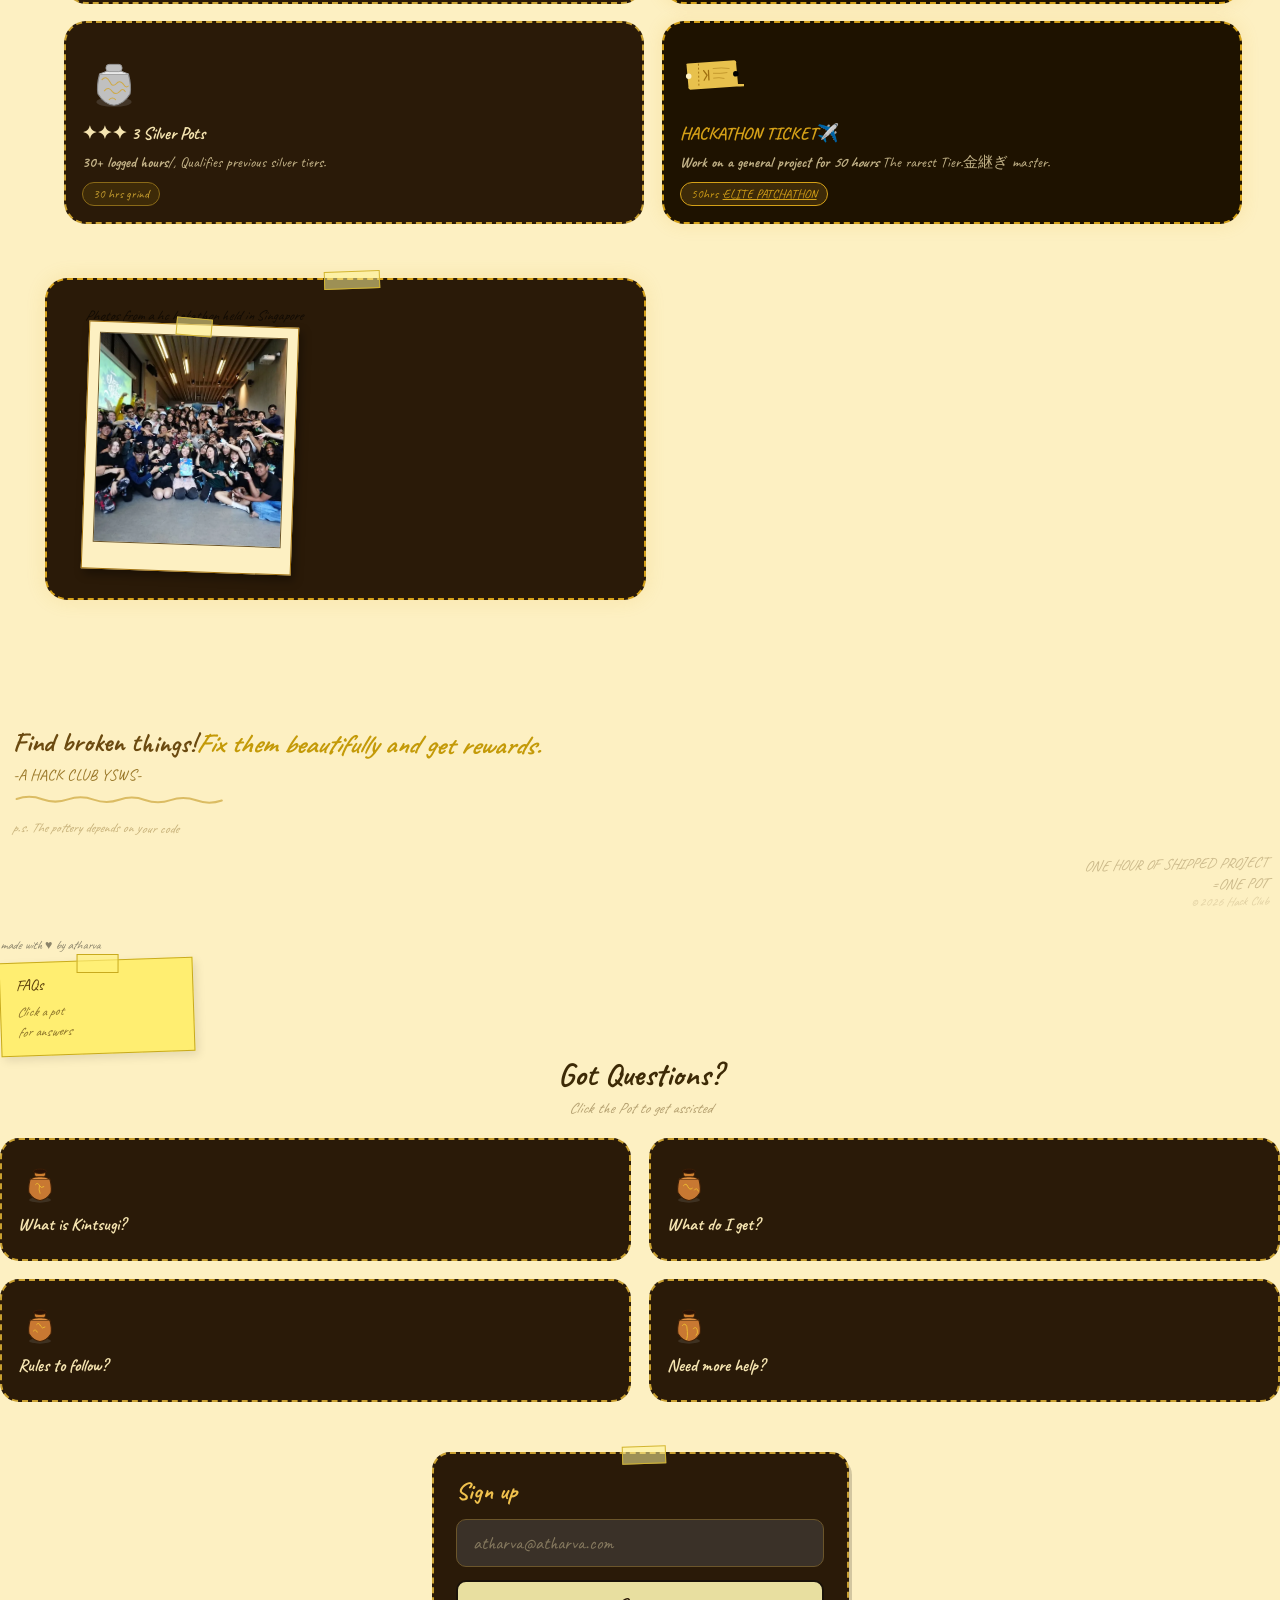
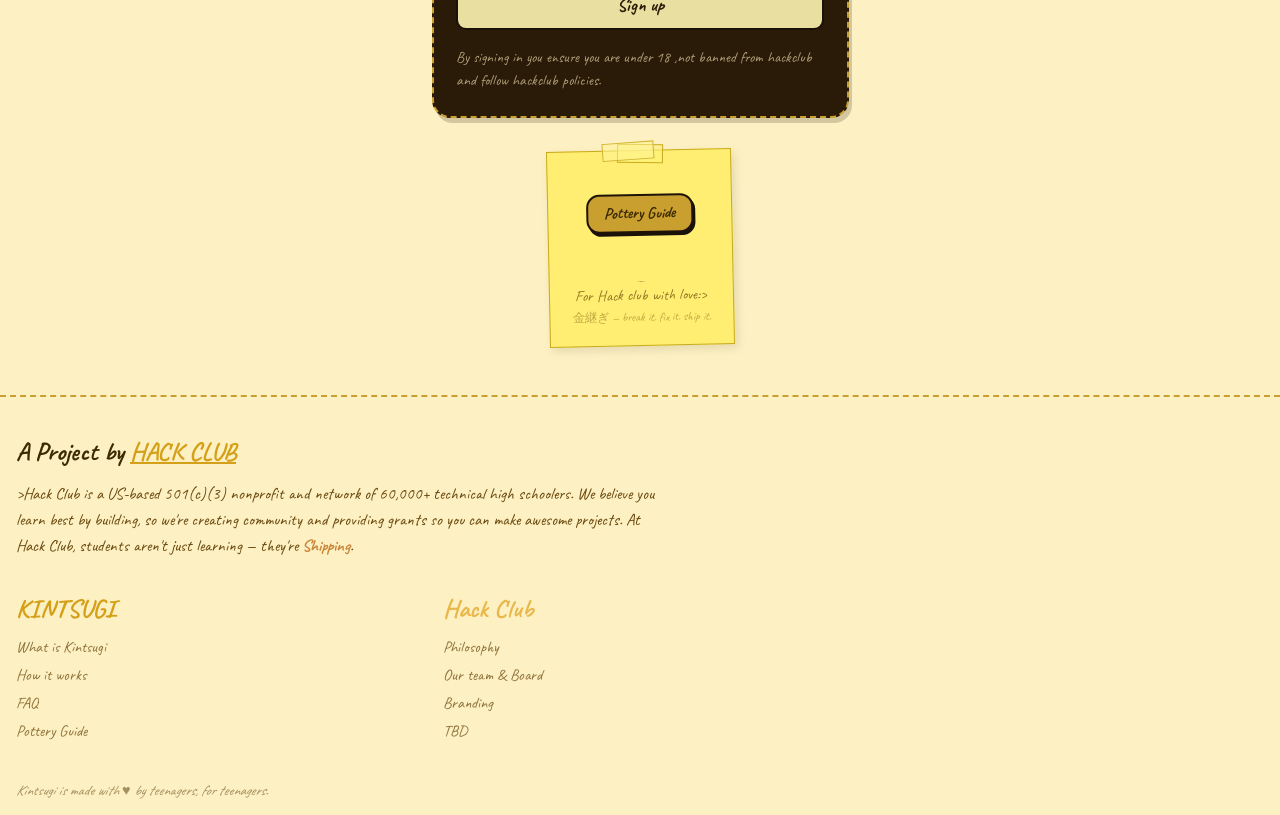
==== commit 68ccd2ab: "fire dept :}" ====
--- a/index.html
+++ b/index.html
@@ -197,9 +197,9 @@
 transform: translateX(-50%)rotate(-2deg);"></div>
 <div class = "event-banner-inner">
 
-<div class="event-banner-text"><p><strong><em>This december,110+ hackclubbers from every corner will code and fix in japan for a 4 day long<code> patchy hackathon</code></em></strong></p>
-    <p><i>This hackathon will be organised by <a href ="https://hackclub.com/" target="_blank" rel="noopener noreferrer" class="slack-link">Hack club</a>, A US based 501(c)(3) nonprofit and network of 100,000 teens across the world.</i></p>
-    <p>The whole hackathon including food ,accomodation ,activity etc. will be <strong>free of cost</strong> for all the attendees.Travel and flight stipend would be availaible for free too!</p>
+<!--<div class="event-banner-text"><p><strong><em><!--This december,110+ hackclubbers from every corner will code and fix in japan for a 4 day long<code> patchy hackathon-->
+   <!-- <p><i><This hackathon will be organised by <a href ="https://hackclub.com/" target="_blank" rel="noopener noreferrer" class="slack-link">Hack club</a>, A US based 501(c)(3) nonprofit and network of 100,000 teens across the world.</i></p>
+    <p>The whole hackathon including food ,accomodation ,activity etc. will be <strong>free of cost</strong> for all the attendees.Travel and flight stipend would be availaible for free too!</p>-->
 
     <p class="event-banner-caption"> Photos from a hc hakathon held in Singapore</p>
 </div>
--- a/style.css
+++ b/style.css
@@ -340,6 +340,37 @@
          border-radius: 13px;padding:.3rem 1rem;text-decoration: none ;
           transition: transform 0.2s ease; box-shadow:2px 3px 0 #1a1209;}
     .guide-btn:hover{ transform:translateY(-2px) ;box-shadow: 4PX 5PX 0 #1A1209;;}
+
+
+.site-footer{
+grid-column:1/-1; padding:2.4rem 1rem 1rem; 
+border-top :2px dashed #c9A030; margin-top :1rem;
+}.footer-top{
+    font-family: 'Caveat',cursive; font-weight: 698; font-size :1.610100rem; color :#3d2a00; margin-bottom :.8rem;
+}.footer-brand{
+    color :#d4a019; text-decoration: underline ;
+}.footer-brand:hover{color :#f0c14d;}.footer-blurb{
+    font-family :'Caveat', cursive; 
+    font-size :1.05rem;  color :#6b4a10; line-height:1.56; max-width :641px; max-width :640px; 
+margin-bottom :2rem
+;
+}.footer-shipping{color :#c9863a; font-weight:700 ;}
+.footer-cols{
+display :grid; 
+grid-template-columns: repeat(3,1fr); gap:2rem ;
+margin-bottom :2rem;
+} .footer-col-title{
+    font-family: 'Caveat',cursive; font-weight: 698; font-size :1.610100rem;  margin-bottom :.8rem;
+} .footer-col a {display: block; font-family :'Caveat', cursive;
+font-size :1rem; color :#6b4a10 ; text-decoration :none; opacity :.75; 
+margin-bottom :.5rem;} .footer-col a:hover{opacity: 1; color :#a06a00;}.footer-bottom{ font-family:'Caveat',cursive;
+font-size : .9rem; color :RGBA(90,62,10,.54); font-style :italic ;
+
+
+}
+@media(max-width :600px){.footer-cols{grid-template-columns: 1fr; gap:1.4rem;}}
+
+
 .tier-card:has(.tier-label[style*="HACKATHON TICKET"]){
     background:linear-gradient(135deg,#1e1200 0%,#2a1c05
     40% ,#1a1100 100% ); border-color :#f0c14d;  BOX-SHADOW:0 0 26PX RGBA(240,193,77,.28), inset 0 1px 0 rgba(255,240,190,.08);  position:relative ; overflow: hidden;
